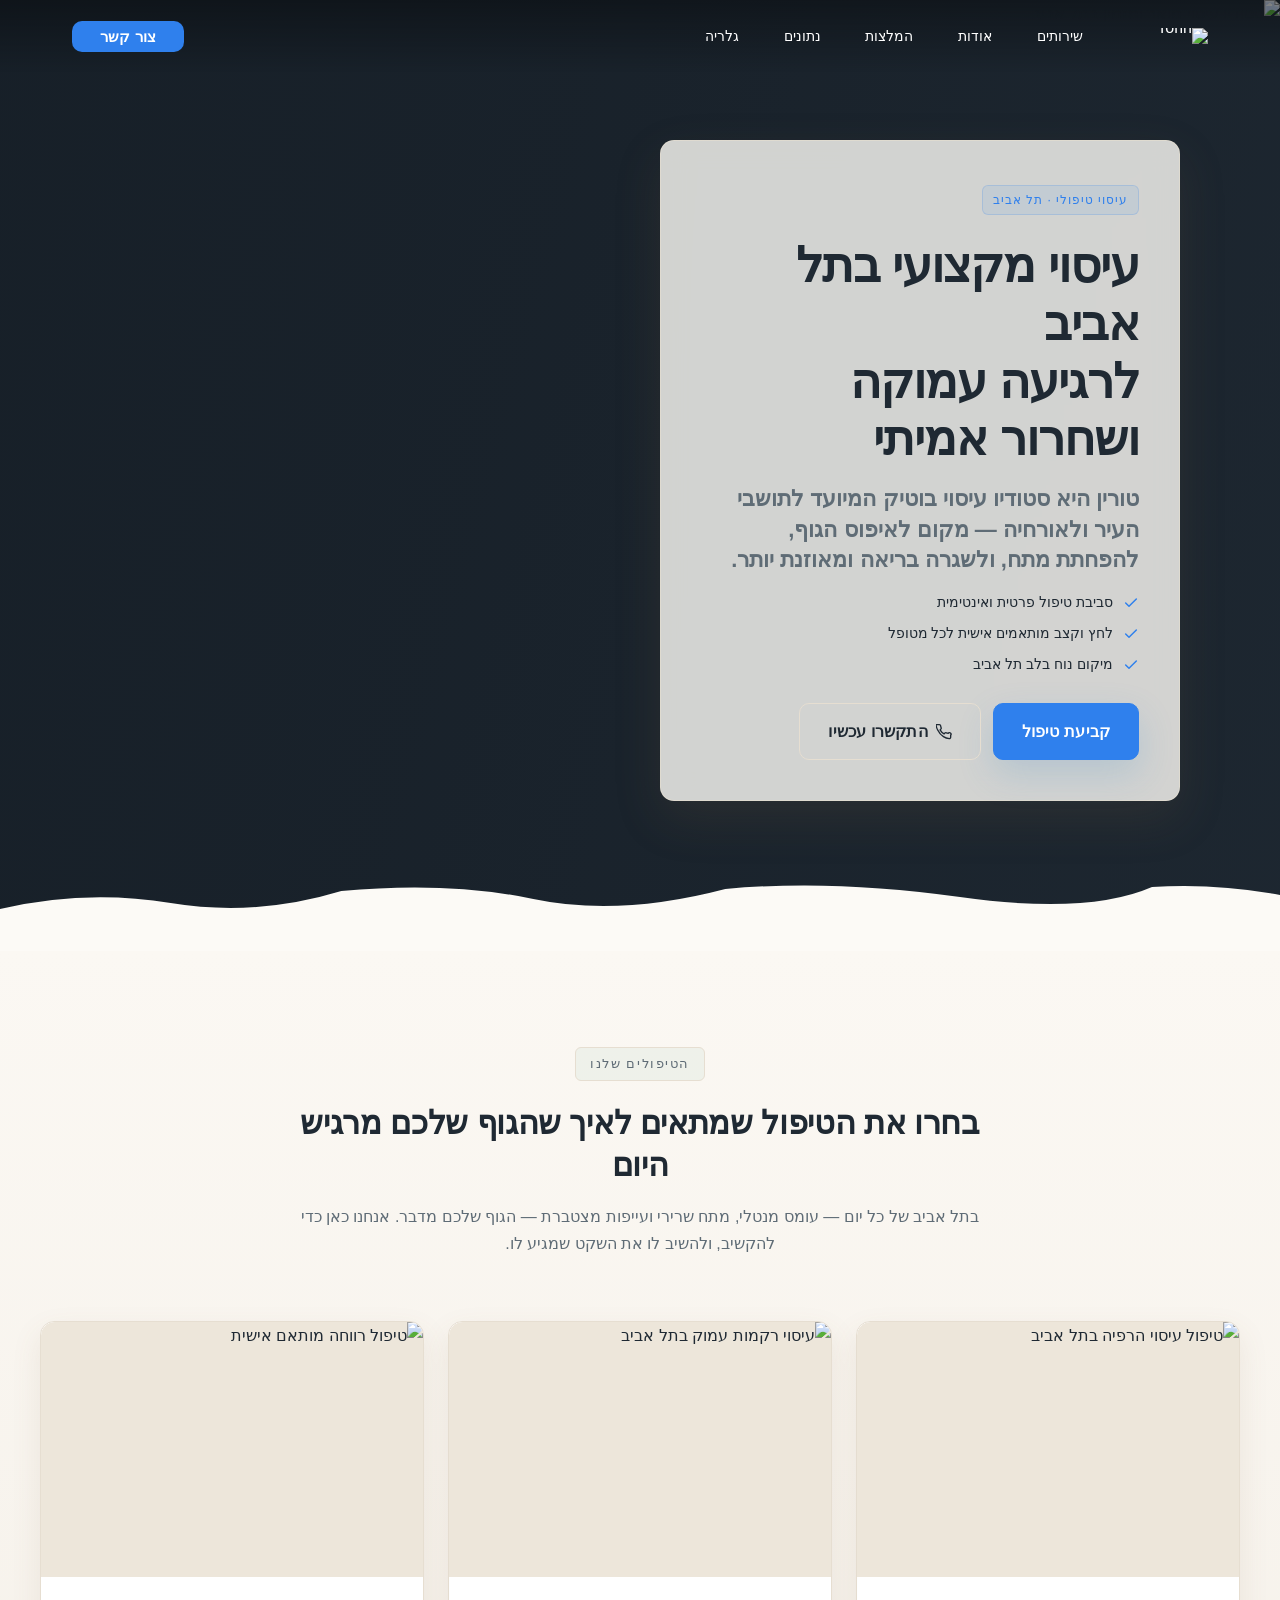
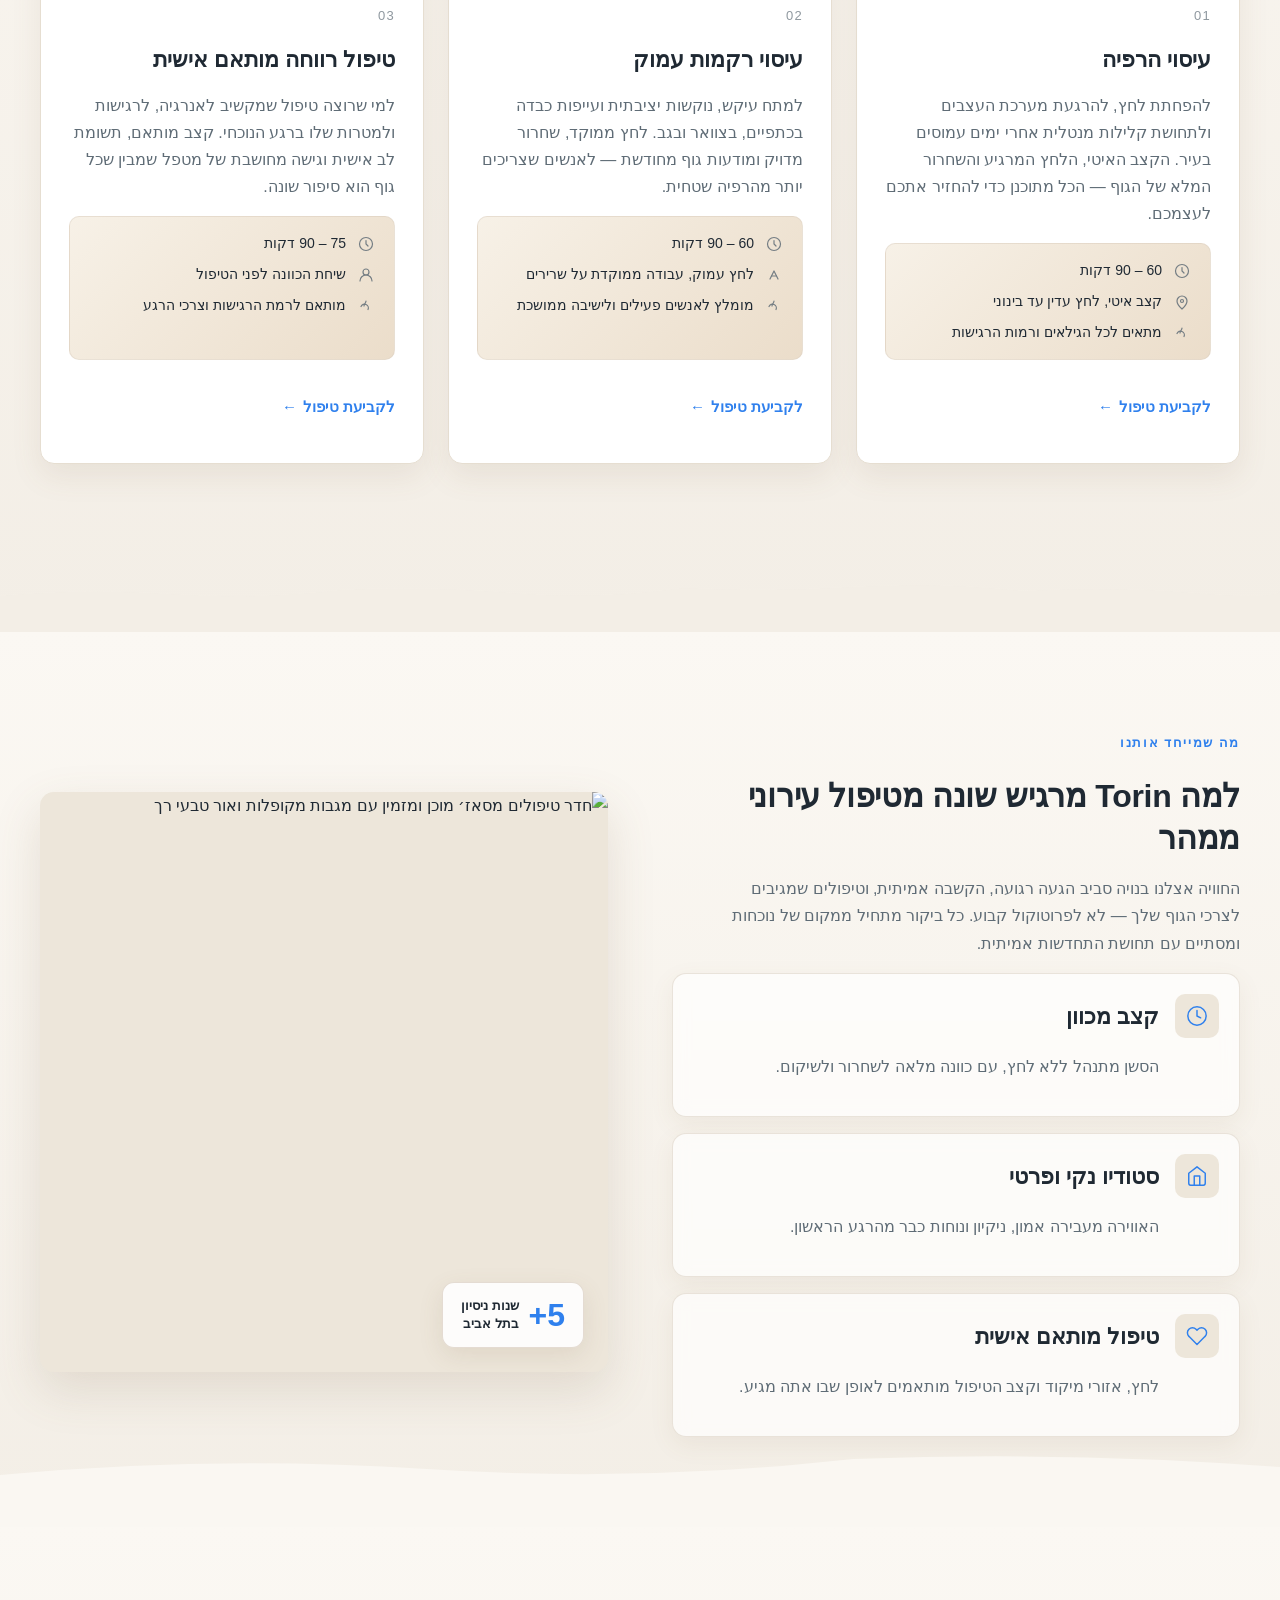
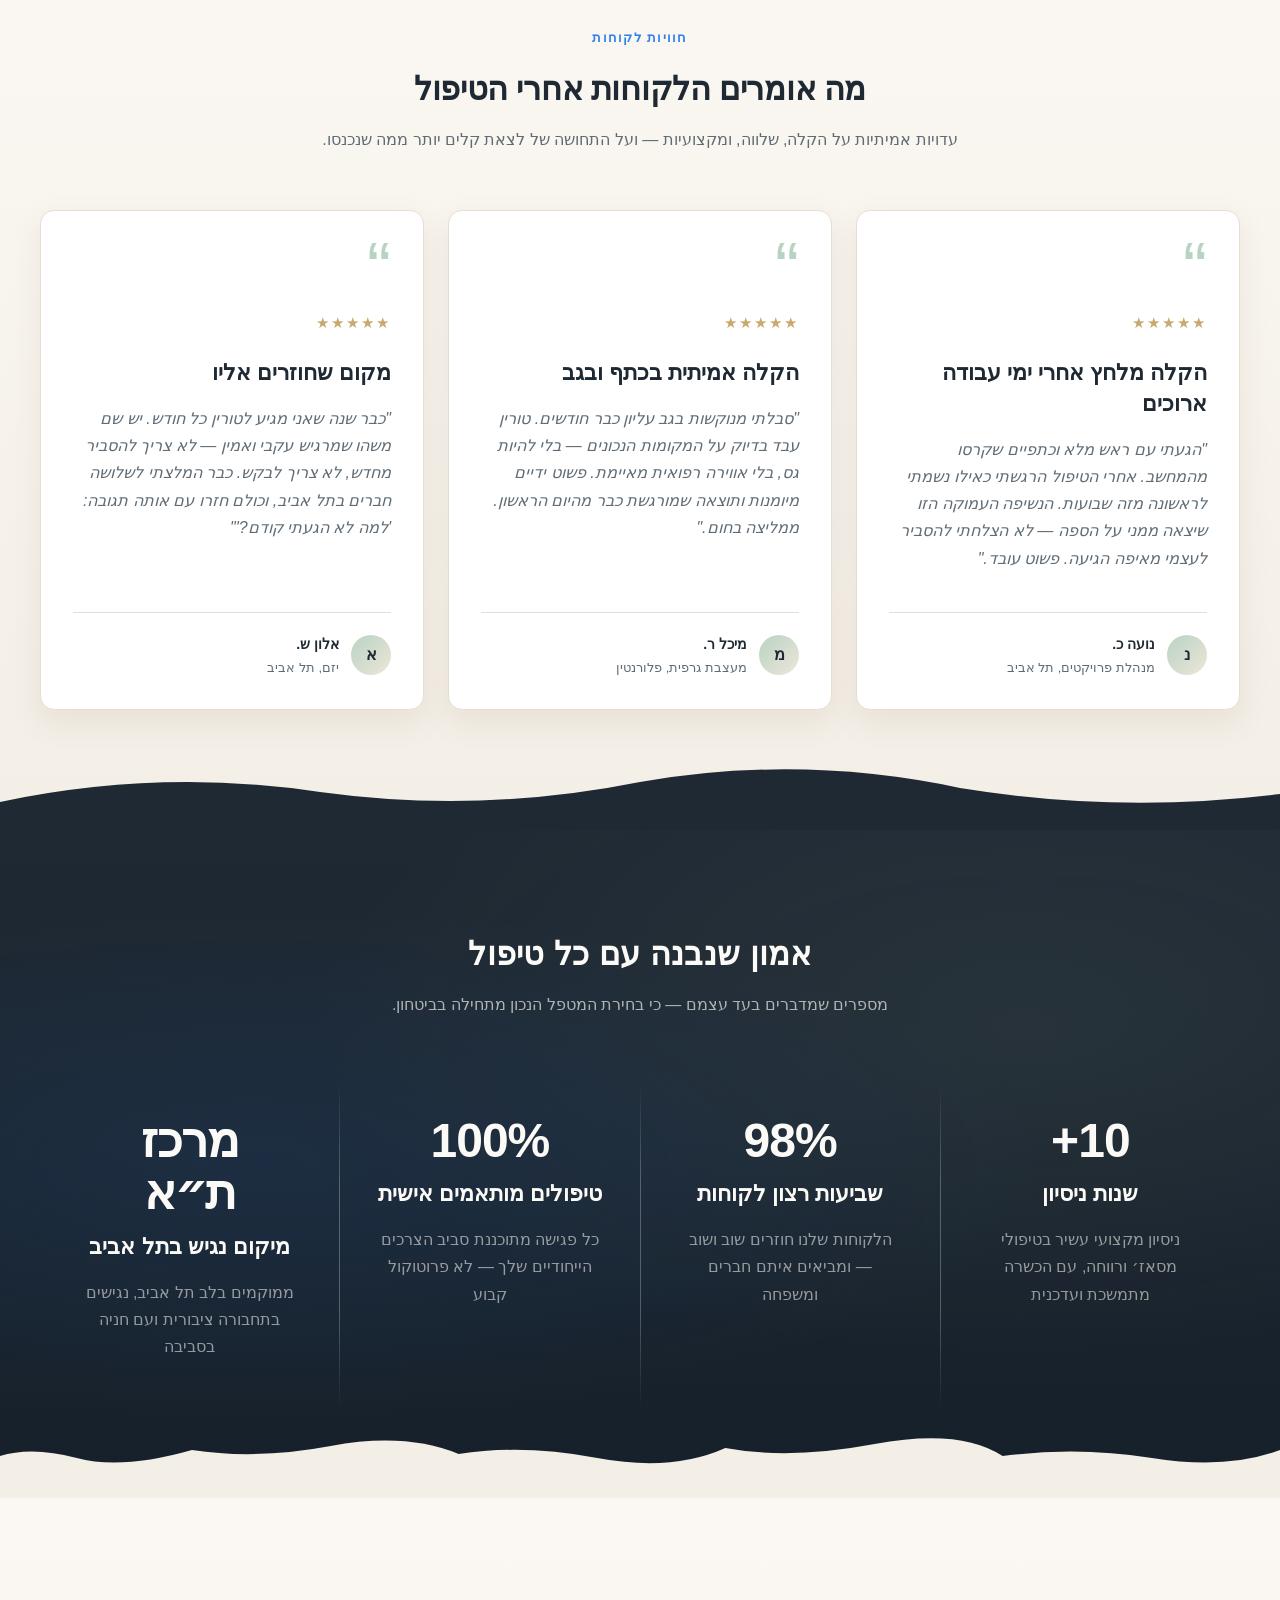
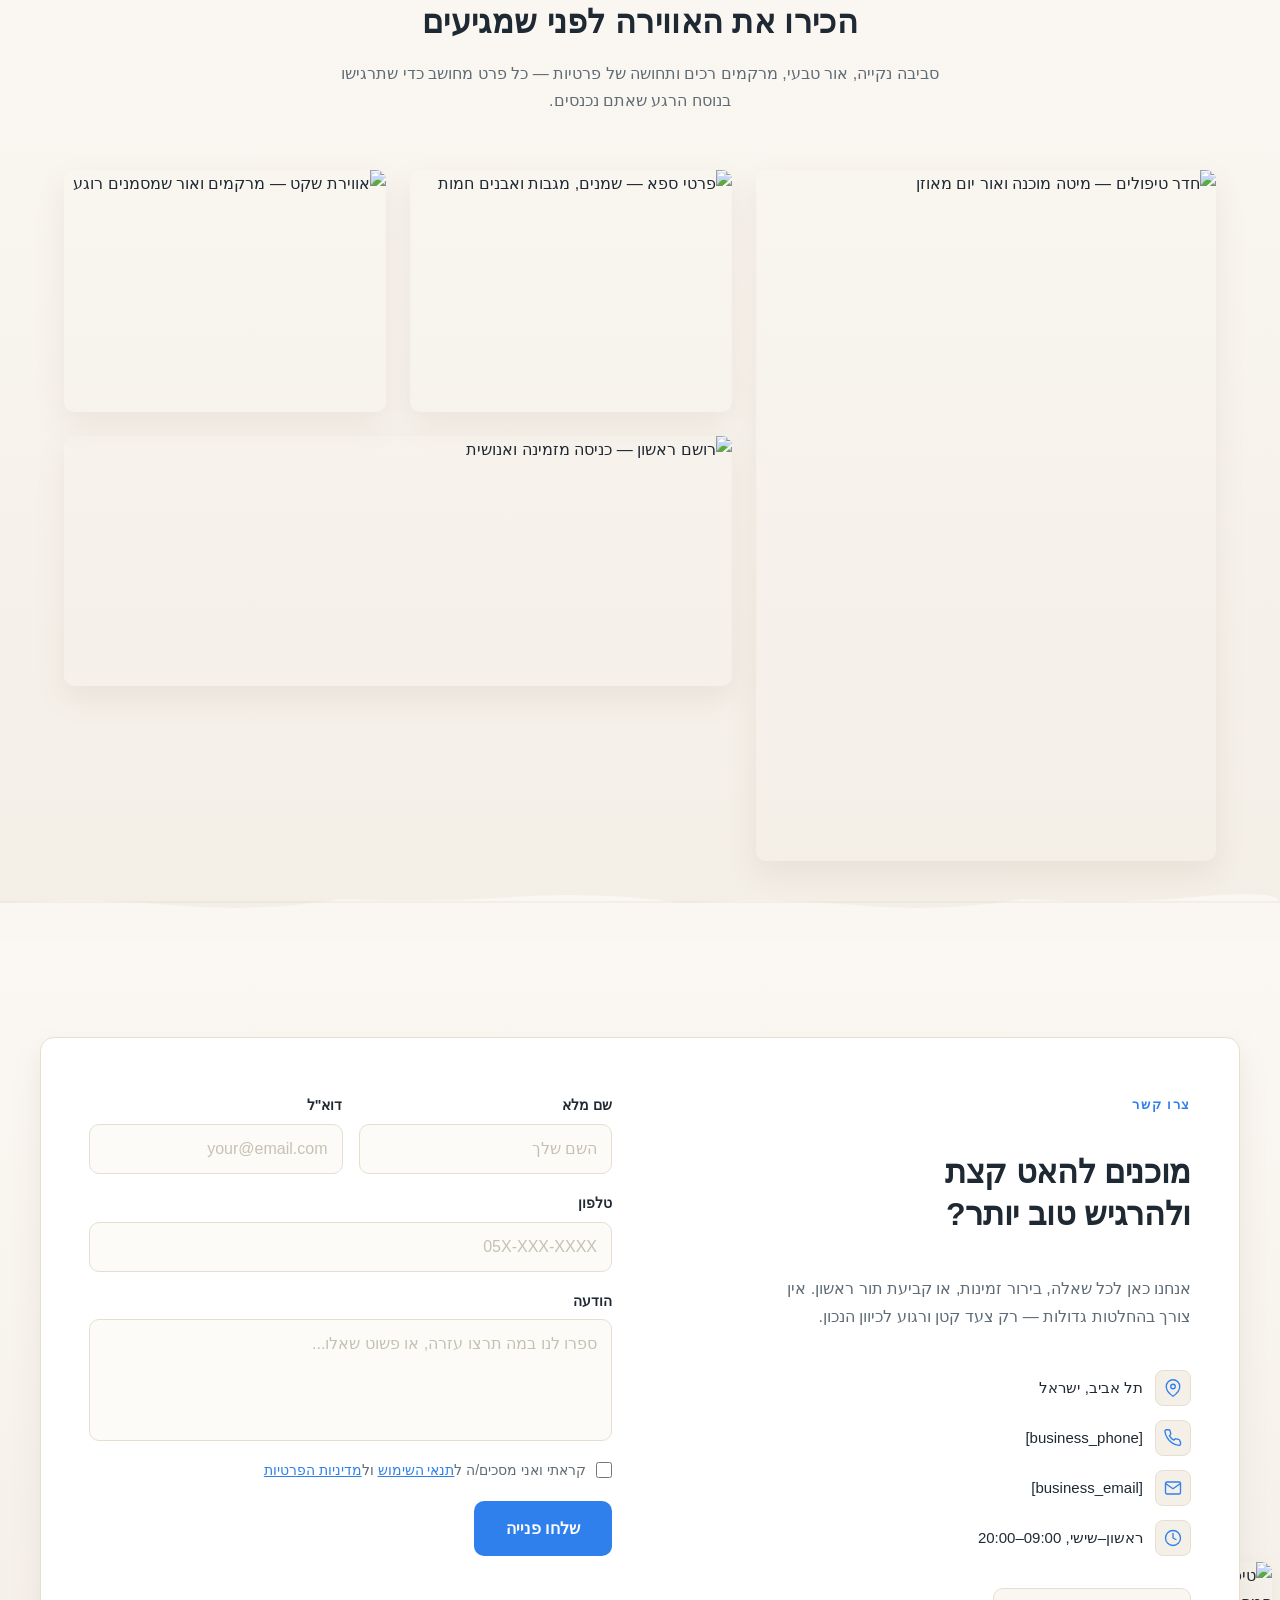
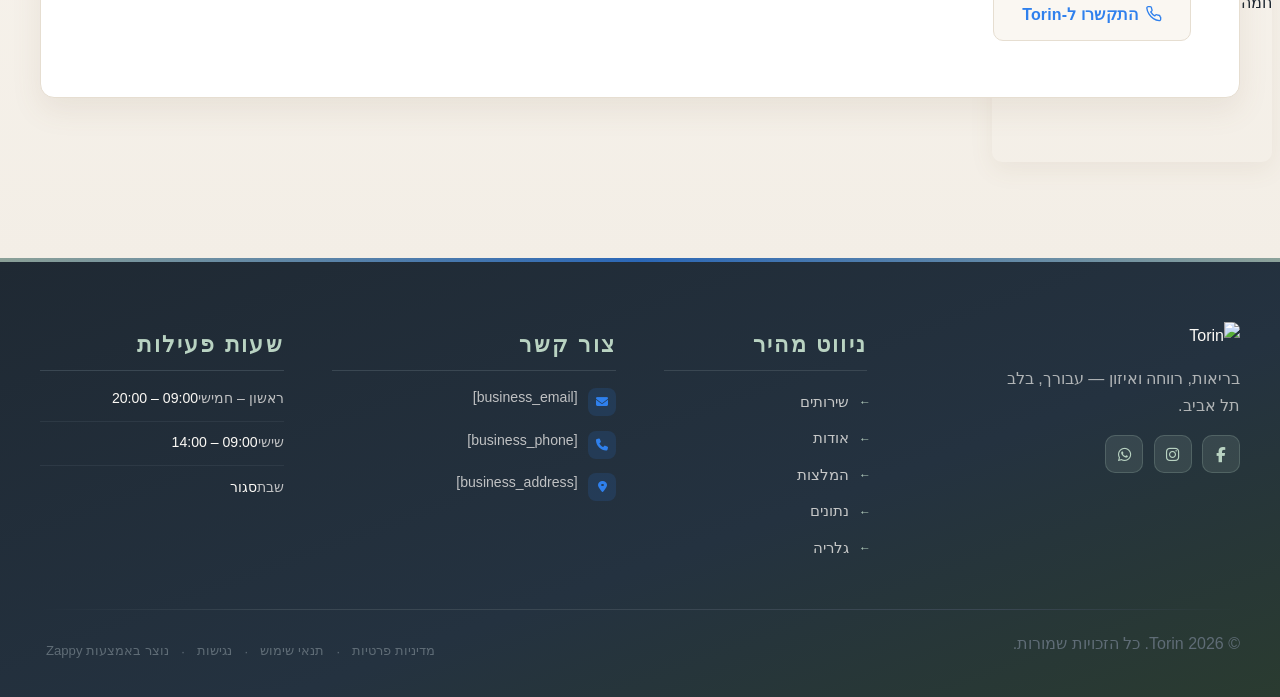
==== index.html @ cf22d3b7 "Background sync: Progressive GitHub Sync" ====
<!DOCTYPE html>
<html lang="he" dir="rtl">
<head>
    <meta charset="UTF-8">
    <meta name="viewport" content="width=device-width, initial-scale=1.0">
    <meta name="robots" content="index, follow">
    <title>torin 3 ton jack — Torin</title>
    <meta name="description" content="A massage therapy business located in Tel Aviv, Israel. The business focuses on providing relaxation and wellness treatments to clients in the Tel Aviv area.">
    <meta name="keywords" content="torin 3 ton jack, torin big red, torin floor jack, Torin">
    
    <!-- Favicons -->
    <link rel="icon" type="image/x-icon" href="/assets/favicon.ico">
    <link rel="icon" type="image/png" sizes="16x16" href="/assets/favicon-16x16.png">
    <link rel="icon" type="image/png" sizes="32x32" href="/assets/favicon-32x32.png">
    <link rel="icon" type="image/png" sizes="48x48" href="/assets/favicon-48x48.png">
    <link rel="icon" type="image/png" sizes="192x192" href="/assets/favicon-192x192.png">
    <link rel="icon" type="image/png" sizes="512x512" href="/assets/favicon-512x512.png">
    <link rel="apple-touch-icon" href="/assets/apple-touch-icon.png">
    <!-- Zappy Analytics -->
<script>
(function() {
  'use strict';
  
  // Configuration
  var config = {
    websiteId: '3fd31500-260c-4b6d-8a91-8781be14b30f',
    apiUrl: 'https://api.zappy5.com/api/analytics/track',
    sessionDuration: 30 * 60 * 1000, // 30 minutes
    visitorDuration: 30 * 24 * 60 * 60 * 1000, // 30 days
    trackPageViews: true,
    trackClicks: true,
    trackFormSubmissions: true
  };
  
  // Generate or retrieve persistent visitor ID (30 days)
  function getVisitorId() {
    var visitorKey = 'zappy_visitor_' + config.websiteId;
    var visitor = null;
    
    try {
      visitor = localStorage.getItem(visitorKey);
      if (visitor) {
        var visitorData = JSON.parse(visitor);
        var now = Date.now();
        
        // Check if visitor ID is still valid (30 days)
        if (now - visitorData.created < config.visitorDuration) {
          // Update last seen timestamp
          visitorData.lastSeen = now;
          localStorage.setItem(visitorKey, JSON.stringify(visitorData));
          return visitorData.id;
        }
      }
    } catch (e) {
      console.warn('Zappy Analytics: LocalStorage not available');
    }
    
    // Generate new visitor ID
    var newVisitorId = 'zv_' + Date.now() + '_' + Math.random().toString(36).substr(2, 9);
    
    try {
      localStorage.setItem(visitorKey, JSON.stringify({
        id: newVisitorId,
        created: Date.now(),
        lastSeen: Date.now()
      }));
    } catch (e) {
      // Continue without local storage
    }
    
    return newVisitorId;
  }
  
  // Generate or retrieve session ID (30 minutes)
  function getSessionId() {
    var sessionKey = 'zappy_session_' + config.websiteId;
    var session = null;
    
    try {
      session = sessionStorage.getItem(sessionKey);
      if (session) {
        var sessionData = JSON.parse(session);
        var now = Date.now();
        
        // Check if session is still valid
        if (now - sessionData.timestamp < config.sessionDuration) {
          // Update timestamp
          sessionData.timestamp = now;
          sessionStorage.setItem(sessionKey, JSON.stringify(sessionData));
          return sessionData.id;
        }
      }
    } catch (e) {
      console.warn('Zappy Analytics: SessionStorage not available');
    }
    
    // Generate new session ID
    var newSessionId = 'zs_' + Date.now() + '_' + Math.random().toString(36).substr(2, 9);
    
    try {
      sessionStorage.setItem(sessionKey, JSON.stringify({
        id: newSessionId,
        timestamp: Date.now()
      }));
    } catch (e) {
      // Continue without session storage
    }
    
    return newSessionId;
  }
  
  var visitorId = getVisitorId();
  var sessionId = getSessionId();
  
  // Track an event
  function trackEvent(eventType, data) {
    data = data || {};
    
    var eventData = {
      website_id: config.websiteId,
      event_type: eventType,
      page_path: window.location.pathname,
      referrer: document.referrer || 'direct',
      visitor_id: visitorId,
      session_id: sessionId,
      metadata: data
    };
    
    // Use sendBeacon if available (better for page unload events)
    if (navigator.sendBeacon) {
      var blob = new Blob([JSON.stringify(eventData)], { type: 'application/json' });
      navigator.sendBeacon(config.apiUrl, blob);
    } else {
      // Fallback to fetch
      fetch(config.apiUrl, {
        method: 'POST',
        headers: {
          'Content-Type': 'application/json'
        },
        body: JSON.stringify(eventData),
        keepalive: true
      }).catch(function(error) {
        console.warn('Zappy Analytics: Failed to track event', error);
      });
    }
  }
  
  // Track page view
  if (config.trackPageViews) {
    trackEvent('pageview', {
      title: document.title,
      url: window.location.href
    });
  }
  
  // Track clicks on important elements
  if (config.trackClicks) {
    document.addEventListener('click', function(e) {
      var target = e.target;
      
      // Track button clicks (counted as actions)
      if (target.tagName === 'BUTTON' || target.closest('button')) {
        var button = target.tagName === 'BUTTON' ? target : target.closest('button');
        trackEvent('click', {
          element: 'button',
          text: button.textContent.trim().substring(0, 100),
          id: button.id || null,
          class: button.className || null
        });
      }
      
      // Track link clicks (navigation - not counted as actions)
      else if (target.tagName === 'A' || target.closest('a')) {
        var link = target.tagName === 'A' ? target : target.closest('a');
        trackEvent('navigation', {
          element: 'link',
          text: link.textContent.trim().substring(0, 100),
          href: link.href,
          external: link.hostname !== window.location.hostname
        });
      }
    }, true);
  }
  
  // Track form submissions
  if (config.trackFormSubmissions) {
    document.addEventListener('submit', function(e) {
      var form = e.target;
      
      trackEvent('form_submit', {
        form_id: form.id || null,
        form_name: form.name || null,
        form_action: form.action || null,
        form_method: form.method || 'GET'
      });
    }, true);
  }
  
  // Track time on page (send on page unload)
  var pageLoadTime = Date.now();
  
  window.addEventListener('beforeunload', function() {
    var timeOnPage = Math.floor((Date.now() - pageLoadTime) / 1000); // in seconds
    
    trackEvent('page_unload', {
      time_on_page: timeOnPage,
      page_path: window.location.pathname
    });
  });
  
  // Expose tracking function globally for custom events
  window.zappyAnalytics = {
    track: trackEvent,
    getVisitorId: function() { return visitorId; },
    getSessionId: function() { return sessionId; }
  };
  
})();
</script>
<!-- End Zappy Analytics -->
    <meta property="og:title" content="torin 3 ton jack — Torin">
  <meta property="og:description" content="A massage therapy business located in Tel Aviv, Israel. The business focuses on providing relaxation and wellness treatments to clients in the Tel Aviv area.">
  <meta property="og:type" content="website">
  <meta property="og:locale" content="he_IL">
  
  <meta name="twitter:card" content="summary_large_image">
  <meta name="twitter:title" content="torin 3 ton jack — Torin">
  <meta name="twitter:description" content="A massage therapy business located in Tel Aviv, Israel. The business focuses on providing relaxation and wellness treatments to clients in the Tel Aviv area.">
  
  <link rel="stylesheet" href="https://cdnjs.cloudflare.com/ajax/libs/font-awesome/6.4.0/css/all.min.css">

    <!-- Favicons -->
    <link rel="icon" type="image/x-icon" href="/assets/favicon.ico">
    <link rel="icon" type="image/png" sizes="16x16" href="/assets/favicon-16x16.png">
    <link rel="icon" type="image/png" sizes="32x32" href="/assets/favicon-32x32.png">
    <link rel="icon" type="image/png" sizes="48x48" href="/assets/favicon-48x48.png">
    <link rel="icon" type="image/png" sizes="192x192" href="/assets/favicon-192x192.png">
    <link rel="icon" type="image/png" sizes="512x512" href="/assets/favicon-512x512.png">
    <link rel="apple-touch-icon" href="/assets/apple-touch-icon.png">
    <!-- Cookie Consent -->
    <link rel="stylesheet" href="https://cdn.jsdelivr.net/npm/vanilla-cookieconsent@3/dist/cookieconsent.css">
    <script src="https://cdn.jsdelivr.net/npm/vanilla-cookieconsent@3/dist/cookieconsent.umd.js"></script>
    <!-- Mickidum Accessibility Toolbar -->
    <script src="https://cdn.jsdelivr.net/gh/mickidum/acc_toolbar/acctoolbar/acctoolbar.min.js"></script>
    <link rel="stylesheet" href="/styles.css">

    <style id="zappy-dropdown-submenu-styles">
      /* ========== DESKTOP DROPDOWN SUBMENU STYLES ========== */
      /* Base styles for dropdown submenus - parent must be positioned */
      .nav-menu li:has(.sub-menu), nav li:has(.sub-menu), .navbar li:has(.sub-menu), #navMenu li:has(.sub-menu) { position: relative; }
      /* Submenu base - hidden by default */
      .nav-menu .sub-menu, nav .sub-menu, .navbar .sub-menu, #navMenu .sub-menu { display: block !important; position: absolute !important; top: 100%; left: 0; min-width: 220px; background: white; border-radius: 8px; box-shadow: 0 8px 25px rgba(0,0,0,0.15); padding: 8px 0; opacity: 0; visibility: hidden; transform: translateY(10px); transition: all 0.3s ease; z-index: 1000; list-style: none; pointer-events: none; }
      /* CRITICAL: Desktop hover styles to show dropdown */
      .nav-menu li:hover > .sub-menu, nav li:hover > .sub-menu, .navbar li:hover > .sub-menu, #navMenu li:hover > .sub-menu { opacity: 1 !important; visibility: visible !important; transform: translateY(0) !important; pointer-events: auto !important; }
      /* Submenu item styling */
      .sub-menu li { list-style: none; margin: 0; padding: 0; }
      .sub-menu a { display: block !important; padding: 10px 16px !important; color: var(--text-dark, #333) !important; font-weight: 500; text-decoration: none; white-space: nowrap; transition: background-color 0.2s; }
      .sub-menu a:hover { background-color: #f5f5f5; }
      /* RTL (Hebrew/Arabic) dropdown positioning */
      [dir="rtl"] .nav-menu .sub-menu, [dir="rtl"] nav .sub-menu, [dir="rtl"] .navbar .sub-menu, html[lang="he"] .nav-menu .sub-menu, html[lang="he"] nav .sub-menu, html[lang="he"] .navbar .sub-menu, html[lang="ar"] .nav-menu .sub-menu, html[lang="ar"] nav .sub-menu, html[lang="ar"] .navbar .sub-menu { left: auto !important; right: 0 !important; }
      /* Hide empty dropdown menus */
      .sub-menu:empty, .sub-menu:not(:has(li:not(.zappy-hidden-menu-item))), .sub-menu:not(:has(li)) { display: none !important; opacity: 0 !important; visibility: hidden !important; pointer-events: none !important; }
      /* Desktop: show submenu on Menu Group hover */
      li:has(.menu-group-title):hover > .sub-menu { opacity: 1 !important; visibility: visible !important; transform: translateY(0) !important; pointer-events: auto !important; }
      /* Menu Group title styling */
      .nav-menu > li > .menu-group-title, #navMenu > li > .menu-group-title { display: inline-block; padding: 0.5rem 1rem; cursor: default; user-select: none; }
      
      /* ========== MOBILE SUBMENU STYLES ========== */
      @media (max-width: 768px) {
        .nav-menu .sub-menu, nav .sub-menu, .navbar .sub-menu, #navMenu .sub-menu { position: static !important; transform: none !important; box-shadow: none !important; background: transparent !important; max-height: 0; overflow: hidden; opacity: 0; visibility: hidden; transition: max-height 0.3s ease, opacity 0.3s ease; padding: 0 !important; border-radius: 0 !important; }
        .sub-menu.mobile-expanded { max-height: 500px !important; opacity: 1 !important; visibility: visible !important; padding: 8px 0 8px 16px !important; }
        [dir="rtl"] .sub-menu.mobile-expanded, html[lang="he"] .sub-menu.mobile-expanded { padding: 8px 16px 8px 0 !important; }
        /* Disable hover behavior on mobile */
        .nav-menu li:hover > .sub-menu, nav li:hover > .sub-menu, .navbar li:hover > .sub-menu, #navMenu li:hover > .sub-menu { opacity: 0; visibility: hidden; pointer-events: none; }
        .nav-menu li > .sub-menu.mobile-expanded, nav li > .sub-menu.mobile-expanded, .navbar li > .sub-menu.mobile-expanded, #navMenu li > .sub-menu.mobile-expanded { opacity: 1 !important; visibility: visible !important; pointer-events: auto !important; }
        .nav-menu li:has(.sub-menu), nav li:has(.sub-menu), .navbar li:has(.sub-menu), #navMenu li:has(.sub-menu) { display: flex !important; flex-wrap: wrap !important; align-items: center !important; position: relative !important; min-height: 44px !important; }
        .nav-menu li:has(.sub-menu) > a, nav li:has(.sub-menu) > a, .navbar li:has(.sub-menu) > a, #navMenu li:has(.sub-menu) > a { flex: 1 !important; min-width: 0 !important; }
        .nav-menu li:has(.sub-menu) > .menu-group-title, nav li:has(.sub-menu) > .menu-group-title, .navbar li:has(.sub-menu) > .menu-group-title, #navMenu li:has(.sub-menu) > .menu-group-title { flex: 1 !important; min-width: 0 !important; padding: 0 !important; line-height: inherit !important; }
        .nav-menu li:has(.sub-menu) > .sub-menu, nav li:has(.sub-menu) > .sub-menu, .navbar li:has(.sub-menu) > .sub-menu, #navMenu li:has(.sub-menu) > .sub-menu { flex-basis: 100% !important; width: 100% !important; }
        .nav-menu li:has(.sub-menu) > a [class*="chevron"], .nav-menu li:has(.sub-menu) > a [class*="arrow"], .nav-menu li:has(.sub-menu) > a .fa-chevron-down, .nav-menu li:has(.sub-menu) > a .fa-angle-down, nav li:has(.sub-menu) > a [class*="chevron"], nav li:has(.sub-menu) > a [class*="arrow"], #navMenu li:has(.sub-menu) > a [class*="chevron"], #navMenu li:has(.sub-menu) > a [class*="arrow"] { display: none !important; visibility: hidden !important; }
        .mobile-submenu-toggle { display: flex !important; align-items: center !important; justify-content: center !important; width: 44px !important; height: auto !important; background: transparent !important; border: none !important; cursor: pointer !important; color: var(--text-dark) !important; position: static !important; flex-shrink: 0 !important; align-self: stretch !important; z-index: 2 !important; padding: 0 !important; margin: 0 !important; }
        .mobile-submenu-toggle::after { content: '' !important; width: 0 !important; height: 0 !important; border-left: 6px solid transparent !important; border-right: 6px solid transparent !important; border-top: 7px solid currentColor !important; transition: transform 0.3s ease !important; }
        .mobile-submenu-toggle.expanded::after { transform: rotate(180deg) !important; }
        .sub-menu a { padding: 10px 0 !important; display: block !important; color: var(--text-dark) !important; }
        .navbar .sub-menu li a, nav.navbar .sub-menu li a, .zappy-products-dropdown .sub-menu a { color: var(--text-dark) !important; }
      }
      @media (min-width: 769px) { .mobile-submenu-toggle { display: none !important; } }
    </style>

    <style id="mobile-lang-menu-deployed-css">
    @media (max-width: 768px) {
      .lang-switcher,
      .nav-cta-container .lang-switcher,
      .nav-container .lang-switcher,
      .navbar .lang-switcher,
      .navbar .nav-cta-container .lang-switcher,
      .nav-icons-left .lang-switcher,
      .nav-ecommerce-icons .lang-switcher { display: none !important; }
      .mobile-lang-menu { width: 100%; border-top: 1px solid rgba(128,128,128,0.2); padding: 8px 0 0 0; margin-top: 8px; }
      .mobile-lang-toggle { display: flex !important; align-items: center; justify-content: space-between; width: 100%; padding: 12px 16px; background: none; border: none; cursor: pointer; font-size: 15px; color: inherit; font-family: inherit; }
      .mobile-lang-toggle::after { content: ''; display: inline-block; width: 8px; height: 8px; border-right: 2px solid currentColor; border-bottom: 2px solid currentColor; transform: rotate(45deg); transition: transform 0.3s ease; margin-left: 8px; }
      .mobile-lang-toggle.expanded::after { transform: rotate(-135deg); }
      .mobile-lang-options { max-height: 0; overflow: hidden; transition: max-height 0.3s ease; }
      .mobile-lang-options.expanded { max-height: 300px; }
      .mobile-lang-option { display: flex !important; align-items: center; gap: 10px; padding: 10px 24px; text-decoration: none; color: inherit; font-size: 14px; font-family: inherit; }
      .mobile-lang-option:hover { background: rgba(128,128,128,0.1); }
      .mobile-lang-option.active { font-weight: 600; opacity: 0.7; pointer-events: none; }
      .mobile-lang-option img { width: 20px; height: 20px; border-radius: 50%; }
    }
    @media (min-width: 769px) {
      .mobile-lang-menu { display: none !important; }
    }
    </style>

    <style id="zappy-widget-visibility">
      #mic-access-tool-general-button, .mic-access-tool-general-button,
      #mic-init-access-tool .mic-access-tool-general-button, #mic-init-access-tool #mic-access-tool-general-button,
      ._access-icon, #mic-access-tool-box, .mic-access-tool-box,
      #mic-init-access-tool #mic-access-tool-box, div[id*="mic-access-tool-box"], ._access-menu {
        display: none !important; visibility: hidden !important; opacity: 0 !important; pointer-events: none !important;
      }
    </style>
</head>
<body>

  <nav class="navbar" dir="rtl">
  <button class="mobile-toggle" id="mobileToggle" aria-label="Menu">
    <svg class="hamburger-icon" width="24" height="24" viewBox="0 0 24 24" fill="none">
      <path d="M3 12h18M3 6h18M3 18h18" stroke="currentColor" stroke-width="2" stroke-linecap="round"></path>
    </svg>
    <svg class="close-icon" width="24" height="24" viewBox="0 0 24 24" fill="none" style="display: none;">
      <path d="M18 6L6 18M6 6l12 12" stroke="currentColor" stroke-width="2" stroke-linecap="round"></path>
    </svg>
  </button>

  <button class="phone-header-btn" data-phone="[business_phone]" aria-label="Call">
    <svg width="20" height="20" viewBox="0 0 24 24" fill="currentColor">
      <path d="M22 16.92v3a2 2 0 0 1-2.18 2 19.79 19.79 0 0 1-8.63-3.07 19.5 19.5 0 0 1-6-6 19.79 19.79 0 0 1-3.07-8.67A2 2 0 0 1 4.11 2h3a2 2 0 0 1 2 1.72 12.84 12.84 0 0 0 .7 2.81 2 2 0 0 1-.45 2.11L8.09 9.91a16 16 0 0 0 6 6l1.27-1.27a2 2 0 0 1 2.11-.45 12.84 12.84 0 0 0 2.81.7A2 2 0 0 1 22 16.92z"></path>
    </svg>
  </button>

  <div class="nav-container">
    <div class="nav-right-group"><div class="nav-brand">
      <a href="/" class="logo-link">
        <img src="/assets/business-logo.webp" alt="Torin" class="logo">
      </a>
    </div><ul class="nav-menu" id="navMenu"><li><a href="#services">שירותים</a></li><li><a href="#about">אודות</a></li><li><a href="#testimonials">המלצות</a></li><li><a href="#stats">נתונים</a></li><li><a href="#gallery">גלריה</a></li></ul></div>

    

    <div class="nav-cta-container">
      <a href="#contact" class="nav-cta-btn">צור קשר</a>
    </div>
  </div>
</nav>
<script>

// Navbar Mobile Menu Toggle and Contrast Fix
(function() {
  // Use 'load' event instead of 'DOMContentLoaded' to ensure we run AFTER all other scripts
  window.addEventListener('load', function() {
    
    // FIX MOBILE BUTTON CONTRAST
    // Detect navbar background color and apply contrasting color to mobile buttons
    const navbar = document.querySelector('.navbar, nav, header');
    if (!navbar) {
      console.log('[Navbar] Navbar element not found');
      return;
    }
    
    // DECLARE VARIABLES EARLY to avoid Temporal Dead Zone errors
    // These are used in multiple places below
    let mobileToggle = document.getElementById('mobileToggle') ||
                       document.querySelector('.mobile-toggle') ||
                       document.querySelector('.hamburger') ||
                       document.querySelector('.hamburger-menu') ||
                       document.querySelector('.menu-toggle') ||
                       document.querySelector('.burger-menu') ||
                       document.querySelector('[aria-label="Menu"]') ||
                       document.querySelector('[aria-label="תפריט"]');
    
    const phoneBtn = document.querySelector('.phone-header-btn');
    
    const computedStyle = window.getComputedStyle(navbar);
    let bgColor = computedStyle.backgroundColor;
    
    console.log('[Navbar] Initial navbar background:', bgColor);
    
    // Check if background is transparent or rgba with 0 alpha
    const isTransparent = bgColor === 'transparent' || 
                         bgColor === 'rgba(0, 0, 0, 0)' ||
                         (bgColor.startsWith('rgba') && bgColor.includes(', 0)'));
    
    if (isTransparent) {
      // Check for background-image or gradient
      const bgImage = computedStyle.backgroundImage;
      if (bgImage && bgImage !== 'none') {
        console.log('[Navbar] Navbar has background image/gradient, using dark text');
        bgColor = 'rgb(240, 240, 240)'; // Assume light background
      } else {
        // Transparent navbar - check body background
        const bodyBg = window.getComputedStyle(document.body).backgroundColor;
        console.log('[Navbar] Navbar transparent, using body background:', bodyBg);
        bgColor = bodyBg;
      }
    }
    
    // Calculate luminance to determine if background is light or dark
    const rgb = bgColor.match(/\d+/g);
    if (rgb && rgb.length >= 3) {
      const r = parseInt(rgb[0]);
      const g = parseInt(rgb[1]);
      const b = parseInt(rgb[2]);
      const luminance = (0.299 * r + 0.587 * g + 0.114 * b) / 255;
      
      // Mobile button colors are set by Claude's AI-generated CSS (same as .nav-menu a)
      // No dynamic color overrides needed - colors come from the generated navbar CSS
      console.log('[Navbar] Mobile button colors preserved from Claude CSS (luminance:', luminance.toFixed(2) + ')');
      
      // FIX ICON SIZES - Ensure SVGs are properly sized and visible
      // INJECT CRITICAL CSS TO OVERRIDE ANY CONFLICTING RULES
      const criticalCSS = document.createElement('style');
      criticalCSS.id = 'zappy-mobile-nav-fix';
      const htmlLang = document.documentElement.lang || 'en';
      const htmlDir = document.documentElement.dir || 'ltr';
      // Check both dir attribute AND lang for RTL detection
      // dir="rtl" is the most reliable indicator
      const isRTL = htmlDir === 'rtl' || htmlLang === 'he' || htmlLang === 'ar';
      
      criticalCSS.textContent = `
        /* Hide mobile buttons on desktop, show only on mobile */
        @media (min-width: 769px) {
          .mobile-toggle,
          .phone-header-btn {
            display: none !important;
          }
        }
        
        /* Show and position mobile buttons correctly on mobile */
        @media (max-width: 768px) {
          .mobile-toggle,
          .phone-header-btn {
            position: absolute !important;
            top: 50% !important;
            transform: translateY(-50%) !important;
            z-index: 1001 !important;
            display: flex !important;
            align-items: center !important;
            justify-content: center !important;
            width: 36px !important;
            height: 36px !important;
            border-radius: 50% !important;
            border: none !important;
            cursor: pointer !important;
            padding: 6px !important;
            background: none !important;
            color: var(--nav-text, var(--text-dark)) !important;
          }
          
          /* LTR positioning (default): hamburger LEFT, phone RIGHT */
          html:not([dir="rtl"]):not([lang="he"]):not([lang="ar"]) .mobile-toggle,
          html[dir="ltr"] .mobile-toggle {
            left: 12px !important;
            right: auto !important;
          }
          html:not([dir="rtl"]):not([lang="he"]):not([lang="ar"]) .phone-header-btn,
          html[dir="ltr"] .phone-header-btn {
            right: 12px !important;
            left: auto !important;
          }
          
          /* RTL positioning: hamburger RIGHT, phone LEFT */
          html[dir="rtl"] .mobile-toggle,
          html[lang="he"] .mobile-toggle,
          html[lang="ar"] .mobile-toggle {
            right: 12px !important;
            left: auto !important;
          }
          html[dir="rtl"] .phone-header-btn,
          html[lang="he"] .phone-header-btn,
          html[lang="ar"] .phone-header-btn {
            left: 12px !important;
            right: auto !important;
          }
          
          /* CRITICAL: Ensure nav-container has min-height on mobile */
          /* All children are positioned absolutely/fixed on mobile, so height:auto collapses to 0 */
          .nav-container {
            min-height: 70px !important;
            position: relative !important;
          }
          
          /* Ensure SVG icons are properly sized and inherit color */
          .mobile-toggle svg,
          .phone-header-btn svg {
            width: 24px !important;
            height: 24px !important;
            /* Don't force display - let JavaScript control hamburger/close toggle */
          }
          
          /* Reset nav-cta-container on mobile - remove desktop box-shadow/padding */
          /* that creates a visible ghost box when CTA button is hidden */
          .nav-cta-container {
            box-shadow: none !important;
            padding: 0 !important;
          }
          
          /* Hide nav-cta-container entirely on mobile when there's no lang-switcher */
          /* (only the CTA button is inside, and it's hidden on mobile) */
          .nav-cta-container:not(:has(.lang-switcher)) {
            display: none !important;
          }
          
          /* CRITICAL: Prevent hero image fade gradient from bleeding over headline text */
          /* The .image-fade-gradient has bottom: -30px (extends below parent) */
          /* On mobile stacked layout, this overlaps the h1 text below the image */
          .hero-image-column {
            overflow: hidden !important;
          }
          .image-fade-gradient {
            bottom: 0 !important;
          }
          
          /* Hide desktop language switcher on mobile - hamburger menu handles it */
          /* High specificity to override stored CSS */
          .lang-switcher,
          .nav-cta-container .lang-switcher,
          .nav-container .lang-switcher,
          .navbar .lang-switcher,
          .navbar .nav-cta-container .lang-switcher {
            display: none !important;
          }
        }
      `;
      
      // Remove existing fix if present and inject new one
      const existing = document.getElementById('zappy-mobile-nav-fix');
      if (existing) existing.remove();
      document.head.appendChild(criticalCSS);
      
      console.log('[Navbar] Critical CSS injected for mobile nav positioning');
      
      // ONLY apply inline positioning styles on mobile viewport
      // On desktop, the CSS handles hiding these buttons with display: none
      // Inline styles were breaking desktop layout by overriding CSS
      const isMobileViewport = window.innerWidth <= 768;
      
      if (mobileToggle) {
        // Icon sizing applies to all viewports for consistency
        const hamburgerIcon = mobileToggle.querySelector('.hamburger-icon');
        const closeIcon = mobileToggle.querySelector('.close-icon');
        
        if (hamburgerIcon) {
          hamburgerIcon.style.setProperty('width', '24px', 'important');
          hamburgerIcon.style.setProperty('height', '24px', 'important');
          hamburgerIcon.style.setProperty('display', 'block', 'important'); // Show hamburger by default
        }
        if (closeIcon) {
          closeIcon.style.setProperty('width', '24px', 'important');
          closeIcon.style.setProperty('height', '24px', 'important');
          closeIcon.style.setProperty('display', 'none', 'important'); // Hide close icon by default
        }
        
        // ONLY set positioning inline styles on mobile
        if (isMobileViewport) {
          mobileToggle.style.setProperty('position', 'absolute', 'important');
          mobileToggle.style.setProperty('top', '50%', 'important');
          mobileToggle.style.setProperty('transform', 'translateY(-50%)', 'important');
          mobileToggle.style.setProperty('z-index', '1001', 'important');
          
          // Clear any inline left/right so CSS can take over based on html[dir]
          mobileToggle.style.removeProperty('left');
          mobileToggle.style.removeProperty('right');
          
          console.log('[Navbar] Mobile toggle positioning applied (mobile viewport)');
        } else {
          // On desktop, clear any positioning styles to let CSS handle it
          mobileToggle.style.removeProperty('position');
          mobileToggle.style.removeProperty('top');
          mobileToggle.style.removeProperty('transform');
          mobileToggle.style.removeProperty('z-index');
          mobileToggle.style.removeProperty('left');
          mobileToggle.style.removeProperty('right');
          console.log('[Navbar] Desktop viewport - cleared mobile toggle inline positioning');
        }
      }
      
      if (phoneBtn) {
        // Icon sizing applies to all viewports
        const phoneIcon = phoneBtn.querySelector('svg');
        if (phoneIcon) {
          phoneIcon.style.width = '24px';
          phoneIcon.style.height = '24px';
          phoneIcon.setAttribute('width', '24');
          phoneIcon.setAttribute('height', '24');
        }
        
        // ONLY set positioning inline styles on mobile
        if (isMobileViewport) {
          phoneBtn.style.setProperty('position', 'absolute', 'important');
          phoneBtn.style.setProperty('top', '50%', 'important');
          phoneBtn.style.setProperty('transform', 'translateY(-50%)', 'important');
          phoneBtn.style.setProperty('z-index', '1001', 'important');
          
          // Clear any inline left/right so CSS can take over based on html[dir]
          phoneBtn.style.removeProperty('left');
          phoneBtn.style.removeProperty('right');
          
          console.log('[Navbar] Phone button positioning applied (mobile viewport)');
        } else {
          // On desktop, clear any positioning styles to let CSS handle it
          phoneBtn.style.removeProperty('position');
          phoneBtn.style.removeProperty('top');
          phoneBtn.style.removeProperty('transform');
          phoneBtn.style.removeProperty('z-index');
          phoneBtn.style.removeProperty('left');
          phoneBtn.style.removeProperty('right');
          console.log('[Navbar] Desktop viewport - cleared phone button inline positioning');
        }
      }
    } else {
      console.log('[Navbar] Could not parse background color:', bgColor);
    }
    
    // MOBILE MENU TOGGLE
    // Re-query in case DOM changed (mobileToggle already declared at top of function)
    mobileToggle = document.getElementById('mobileToggle') ||
                   document.querySelector('.mobile-toggle') ||
                   document.querySelector('.hamburger') ||
                   document.querySelector('.hamburger-menu') ||
                   document.querySelector('.menu-toggle') ||
                   document.querySelector('.burger-menu') ||
                   document.querySelector('[aria-label="Menu"]') ||
                   document.querySelector('[aria-label="תפריט"]');
    
    // EXPANDED SEARCH: Find nav menu by ID or class
    const navMenu = document.getElementById('navMenu') ||
                  document.querySelector('.nav-menu') ||
                  document.querySelector('.nav-links') ||
                  document.querySelector('nav ul:not(.submenu)');
    
    if (!mobileToggle || !navMenu) {
      console.log('[Navbar] Mobile toggle or menu not found:', { toggle: !!mobileToggle, menu: !!navMenu });
      return;
    }
    
    // Ensure navMenu has ID for CSS targeting
    if (!navMenu.id) {
      navMenu.id = 'navMenu';
    }
    
    console.log('[Navbar] Initializing mobile menu...');
    
    // Remove any existing event listeners by cloning the button
    const newToggle = mobileToggle.cloneNode(true);
    mobileToggle.parentNode.replaceChild(newToggle, mobileToggle);
    
    // Toggle menu on button click - use newToggle now
    newToggle.addEventListener('click', function(e) {
      e.preventDefault();
      e.stopPropagation();
      
      const hamburgerIcon = this.querySelector('.hamburger-icon');
      const closeIcon = this.querySelector('.close-icon');
      const isActive = navMenu.classList.contains('active');
      
      if (isActive) {
        // Close menu
        navMenu.classList.remove('active');
        if (hamburgerIcon) hamburgerIcon.style.setProperty('display', 'block', 'important');
        if (closeIcon) closeIcon.style.setProperty('display', 'none', 'important');
        document.body.style.overflow = '';
        console.log('[Navbar] Menu closed');
      } else {
        // Open menu
        navMenu.classList.add('active');
        if (hamburgerIcon) hamburgerIcon.style.setProperty('display', 'none', 'important');
        if (closeIcon) closeIcon.style.setProperty('display', 'block', 'important');
        document.body.style.overflow = 'hidden';
        console.log('[Navbar] Menu opened');
      }
    });
    
    // Close menu when clicking nav links (but NOT dropdown toggles)
    const navLinks = navMenu.querySelectorAll('a');
    navLinks.forEach(function(link) {
      link.addEventListener('click', function() {
        // Don't close if it's a dropdown child (unless it's a real navigation link)
        if (this.getAttribute('href') === '#') return;
        
        const hamburgerIcon = newToggle.querySelector('.hamburger-icon');
        const closeIcon = newToggle.querySelector('.close-icon');
        
        navMenu.classList.remove('active');
        if (hamburgerIcon) hamburgerIcon.style.setProperty('display', 'block', 'important');
        if (closeIcon) closeIcon.style.setProperty('display', 'none', 'important');
        document.body.style.overflow = '';
        console.log('[Navbar] Menu closed (link clicked)');
      });
    });
    
    // DROPDOWN MENU TOGGLE (for mobile and touch devices)
    var dropdownToggles = navMenu.querySelectorAll('.dropdown-toggle');
    dropdownToggles.forEach(function(toggle) {
      toggle.addEventListener('click', function(e) {
        e.preventDefault();
        e.stopPropagation();
        var parent = this.closest('.nav-dropdown');
        if (!parent) return;
        
        // Close other open dropdowns at the same level
        var siblings = parent.parentNode.querySelectorAll('.nav-dropdown.open');
        siblings.forEach(function(sib) {
          if (sib !== parent) sib.classList.remove('open');
        });
        
        parent.classList.toggle('open');
        console.log('[Navbar] Dropdown toggled:', parent.classList.contains('open') ? 'open' : 'closed');
      });
    });
    
    // Close dropdowns when clicking outside
    document.addEventListener('click', function(e) {
      if (!e.target.closest('.nav-dropdown')) {
        var openDropdowns = document.querySelectorAll('.nav-dropdown.open');
        openDropdowns.forEach(function(dd) { dd.classList.remove('open'); });
      }
    });
    
    console.log('[Navbar] Dropdown handlers initialized for ' + dropdownToggles.length + ' dropdowns');
    
    // Phone button functionality (phoneBtn already declared at top of function)
    if (phoneBtn) {
      phoneBtn.addEventListener('click', function() {
        // Get phone number from placeholder in page or use default
        const phoneLinks = document.querySelectorAll('a[href^="tel:"]');
        const phoneNumber = phoneLinks.length > 0 
          ? phoneLinks[0].getAttribute('href').replace('tel:', '')
          : '[business_phone]';
        
        window.location.href = 'tel:' + phoneNumber;
        console.log('[Navbar] Phone button clicked');
      });
    }
    
    console.log('[Navbar] Mobile menu initialized successfully');
    
    // === WHATSAPP BUTTON VISIBILITY FIX ===
    // Ensure WhatsApp floating button is hidden on desktop and visible on mobile
    // IMPORTANT: Only target the floating button by its class, NOT generic wa.me links
    const handleWhatsAppVisibility = function() {
      const whatsappBtn = document.querySelector('.whatsapp-float');
      if (whatsappBtn) {
        const isDesktop = window.innerWidth >= 769;
        if (isDesktop) {
          whatsappBtn.style.setProperty('display', 'none', 'important');
          whatsappBtn.style.setProperty('visibility', 'hidden', 'important');
          whatsappBtn.style.setProperty('opacity', '0', 'important');
          whatsappBtn.style.setProperty('pointer-events', 'none', 'important');
          console.log('[WhatsApp] Button hidden on desktop');
        } else {
          whatsappBtn.style.removeProperty('display');
          whatsappBtn.style.removeProperty('visibility');
          whatsappBtn.style.removeProperty('opacity');
          whatsappBtn.style.removeProperty('pointer-events');
          console.log('[WhatsApp] Button visible on mobile');
        }
      }
    };
    
    // Run on load
    handleWhatsAppVisibility();
    
    // Run on resize with debouncing
    let resizeTimer;
    window.addEventListener('resize', function() {
      clearTimeout(resizeTimer);
      resizeTimer = setTimeout(handleWhatsAppVisibility, 100);
    });
  });
})();

</script>
  
  <main>
    <section id="hero" class="index-hero-section" data-layout-spec="בית-hero" dir="rtl" data-hero-type="fullscreen-scrim">
  <!-- Background Image -->
  <div class="index-hero-bg">
    <img data-hero-bg="true" data-placeholder="index-hero-image-1" data-context="Sunlit boutique massage therapy studio interior in Tel Aviv, Israel. Bright Mediterranean daylight streaming through sheer linen curtains, a professional massage table with crisp white linens, soft olive and sage green accents, warm wooden floor, potted plants, a serene and clean wellness atmosphere. Photorealistic, warm natural light, airy and calming mood." width="1200" height="700" src="/assets/site-index-hero-image-1.webp" alt="סטודיו עיסוי מואר ומזמין בתל אביב" class="index-hero-img">
  </div>

  <!-- Scrim Overlay -->
  <div class="index-hero-scrim" aria-hidden="true"></div>

  <!-- Content Card -->
  <div class="index-hero-container">
    <article class="index-hero-card">
      <span class="index-hero-label">עיסוי טיפולי · תל אביב</span>

      <h1 class="index-hero-h1">עיסוי מקצועי בתל אביב<br>לרגיעה עמוקה ושחרור אמיתי</h1>

      <h3 class="index-hero-subtitle">טורין היא סטודיו עיסוי בוטיק המיועד לתושבי העיר ולאורחיה — מקום לאיפוס הגוף, להפחתת מתח, ולשגרה בריאה ומאוזנת יותר.</h3>

      <!-- Trust Line -->
      <ul class="index-hero-trust" aria-label="יתרונות הטיפול">
        <li class="index-hero-trust-item">
          <svg data-element-type="icon" data-icon-type="svg" xmlns="http://www.w3.org/2000/svg" width="16" height="16" viewBox="0 0 24 24" fill="none" stroke="currentColor" stroke-width="2.2" stroke-linecap="round" stroke-linejoin="round" aria-hidden="true"><polyline points="20 6 9 17 4 12"></polyline></svg>
          <span>סביבת טיפול פרטית ואינטימית</span>
        </li>
        <li class="index-hero-trust-item">
          <svg data-element-type="icon" data-icon-type="svg" xmlns="http://www.w3.org/2000/svg" width="16" height="16" viewBox="0 0 24 24" fill="none" stroke="currentColor" stroke-width="2.2" stroke-linecap="round" stroke-linejoin="round" aria-hidden="true"><polyline points="20 6 9 17 4 12"></polyline></svg>
          <span>לחץ וקצב מותאמים אישית לכל מטופל</span>
        </li>
        <li class="index-hero-trust-item">
          <svg data-element-type="icon" data-icon-type="svg" xmlns="http://www.w3.org/2000/svg" width="16" height="16" viewBox="0 0 24 24" fill="none" stroke="currentColor" stroke-width="2.2" stroke-linecap="round" stroke-linejoin="round" aria-hidden="true"><polyline points="20 6 9 17 4 12"></polyline></svg>
          <span>מיקום נוח בלב תל אביב</span>
        </li>
      </ul>

      <!-- CTAs -->
      <div class="index-hero-ctas">
        <a href="#contact" class="index-hero-btn-primary">קביעת טיפול</a>
        <a href="tel:[business_phone]" class="index-hero-btn-secondary">
          <svg data-element-type="icon" data-icon-type="svg" xmlns="http://www.w3.org/2000/svg" width="16" height="16" viewBox="0 0 24 24" fill="none" stroke="currentColor" stroke-width="2" stroke-linecap="round" stroke-linejoin="round" aria-hidden="true"><path d="M22 16.92v3a2 2 0 01-2.18 2 19.79 19.79 0 01-8.63-3.07A19.5 19.5 0 013.07 9.81a19.79 19.79 0 01-3.07-8.68A2 2 0 012 1h3a2 2 0 012 1.72c.127.96.361 1.903.7 2.81a2 2 0 01-.45 2.11L6.09 8.91a16 16 0 006 6l1.27-1.27a2 2 0 012.11-.45c.907.339 1.85.573 2.81.7A2 2 0 0122 16.92z"></path></svg>
          התקשרו עכשיו
        </a>
      </div>
    </article>
  </div>

  <!-- Bottom Wave Divider -->
  <div class="index-hero-divider-wrapper">
    <svg data-no-icon-edit="true" aria-hidden="true" viewBox="0 0 1200 90" preserveAspectRatio="none" xmlns="http://www.w3.org/2000/svg">
      <path d="M0,90 L0,48 Q80,28 160,42 T320,30 Q420,20 500,38 T680,28 Q780,18 900,36 T1080,26 Q1140,22 1200,34 L1200,90 Z" fill="#FCFAF6"></path>
    </svg>
  </div>
</section>

<section id="services" class="index-services-section" data-layout-spec="בית-services" dir="rtl">
  <div class="index-services-container">

    <!-- Centered Intro Block -->
    <div class="index-services-intro">
      <span class="index-services-eyebrow">הטיפולים שלנו</span>
      <h2 class="index-services-heading">בחרו את הטיפול שמתאים לאיך שהגוף שלכם מרגיש היום</h2>
      <p class="index-services-subtext">בתל אביב של כל יום — עומס מנטלי, מתח שרירי ועייפות מצטברת — הגוף שלכם מדבר. אנחנו כאן כדי להקשיב, ולהשיב לו את השקט שמגיע לו.</p>
    </div>

    <!-- Three Cards Grid -->
    <div class="index-services-grid">

      <!-- Card 1: Relaxation Massage -->
      <article class="index-services-card">
        <div class="index-services-card-image-wrap">
          <img data-placeholder="index-services-image-1" data-context="Serene massage therapy room in Tel Aviv, warm candlelight, soft white linens on massage table, Mediterranean light filtering through sheer curtains, calming wellness atmosphere, relaxation massage setting" width="600" height="400" src="/assets/site-index-services-image-1.webp" alt="טיפול עיסוי הרפיה בתל אביב">
        </div>
        <div class="index-services-card-body">
          <div class="index-services-card-number">01</div>
          <h3 class="index-services-card-title">עיסוי הרפיה</h3>
          <p class="index-services-card-desc">להפחתת לחץ, להרגעת מערכת העצבים ולתחושת קלילות מנטלית אחרי ימים עמוסים בעיר. הקצב האיטי, הלחץ המרגיע והשחרור המלא של הגוף — הכל מתוכנן כדי להחזיר אתכם לעצמכם.</p>
          <div class="index-services-card-snapshot">
            <div class="index-services-snapshot-row">
              <span class="index-services-snapshot-icon" aria-hidden="true">
                <svg data-element-type="icon" data-icon-type="svg" width="16" height="16" viewBox="0 0 16 16" fill="none" xmlns="http://www.w3.org/2000/svg">
                  <circle cx="8" cy="8" r="6.5" stroke="currentColor" stroke-width="1.2"></circle>
                  <path d="M8 4.5v3.5l2 2" stroke="currentColor" stroke-width="1.2" stroke-linecap="round"></path>
                </svg>
              </span>
              <span class="index-services-snapshot-text">60 – 90 דקות</span>
            </div>
            <div class="index-services-snapshot-row">
              <span class="index-services-snapshot-icon" aria-hidden="true">
                <svg data-element-type="icon" data-icon-type="svg" width="16" height="16" viewBox="0 0 16 16" fill="none" xmlns="http://www.w3.org/2000/svg">
                  <path d="M8 2C5.24 2 3 4.24 3 7c0 3.75 5 8 5 8s5-4.25 5-8c0-2.76-2.24-5-5-5z" stroke="currentColor" stroke-width="1.2"></path>
                  <circle cx="8" cy="7" r="1.5" stroke="currentColor" stroke-width="1.2"></circle>
                </svg>
              </span>
              <span class="index-services-snapshot-text">קצב איטי, לחץ עדין עד בינוני</span>
            </div>
            <div class="index-services-snapshot-row">
              <span class="index-services-snapshot-icon" aria-hidden="true">
                <svg data-element-type="icon" data-icon-type="svg" width="16" height="16" viewBox="0 0 16 16" fill="none" xmlns="http://www.w3.org/2000/svg">
                  <path d="M3 8.5c1-2 3-3 5-2s3 3 2 5" stroke="currentColor" stroke-width="1.2" stroke-linecap="round"></path>
                  <path d="M8 3c0 2-2 3-2 5" stroke="currentColor" stroke-width="1.2" stroke-linecap="round"></path>
                </svg>
              </span>
              <span class="index-services-snapshot-text">מתאים לכל הגילאים ורמות הרגישות</span>
            </div>
          </div>
          <a href="#contact" class="index-services-cta">לקביעת טיפול <span aria-hidden="true">←</span></a>
        </div>
      </article>

      <!-- Card 2: Deep Tissue Massage -->
      <article class="index-services-card">
        <div class="index-services-card-image-wrap">
          <img data-placeholder="index-services-image-2" data-context="Professional deep tissue massage therapy session, therapist hands working on client back muscles, focused therapeutic pressure on shoulders and neck, clinical wellness studio in Tel Aviv, warm neutral tones" width="600" height="400" src="/assets/site-index-services-image-2.webp" alt="עיסוי רקמות עמוק בתל אביב">
        </div>
        <div class="index-services-card-body">
          <div class="index-services-card-number">02</div>
          <h3 class="index-services-card-title">עיסוי רקמות עמוק</h3>
          <p class="index-services-card-desc">למתח עיקש, נוקשות יציבתית ועייפות כבדה בכתפיים, בצוואר ובגב. לחץ ממוקד, שחרור מדויק ומודעות גוף מחודשת — לאנשים שצריכים יותר מהרפיה שטחית.</p>
          <div class="index-services-card-snapshot">
            <div class="index-services-snapshot-row">
              <span class="index-services-snapshot-icon" aria-hidden="true">
                <svg data-element-type="icon" data-icon-type="svg" width="16" height="16" viewBox="0 0 16 16" fill="none" xmlns="http://www.w3.org/2000/svg">
                  <circle cx="8" cy="8" r="6.5" stroke="currentColor" stroke-width="1.2"></circle>
                  <path d="M8 4.5v3.5l2 2" stroke="currentColor" stroke-width="1.2" stroke-linecap="round"></path>
                </svg>
              </span>
              <span class="index-services-snapshot-text">60 – 90 דקות</span>
            </div>
            <div class="index-services-snapshot-row">
              <span class="index-services-snapshot-icon" aria-hidden="true">
                <svg data-element-type="icon" data-icon-type="svg" width="16" height="16" viewBox="0 0 16 16" fill="none" xmlns="http://www.w3.org/2000/svg">
                  <path d="M4 12L8 4l4 8" stroke="currentColor" stroke-width="1.2" stroke-linecap="round" stroke-linejoin="round"></path>
                  <path d="M5.5 9h5" stroke="currentColor" stroke-width="1.2" stroke-linecap="round"></path>
                </svg>
              </span>
              <span class="index-services-snapshot-text">לחץ עמוק, עבודה ממוקדת על שרירים</span>
            </div>
            <div class="index-services-snapshot-row">
              <span class="index-services-snapshot-icon" aria-hidden="true">
                <svg data-element-type="icon" data-icon-type="svg" width="16" height="16" viewBox="0 0 16 16" fill="none" xmlns="http://www.w3.org/2000/svg">
                  <path d="M3 8.5c1-2 3-3 5-2s3 3 2 5" stroke="currentColor" stroke-width="1.2" stroke-linecap="round"></path>
                  <path d="M8 3c0 2-2 3-2 5" stroke="currentColor" stroke-width="1.2" stroke-linecap="round"></path>
                </svg>
              </span>
              <span class="index-services-snapshot-text">מומלץ לאנשים פעילים ולישיבה ממושכת</span>
            </div>
          </div>
          <a href="#contact" class="index-services-cta">לקביעת טיפול <span aria-hidden="true">←</span></a>
        </div>
      </article>

      <!-- Card 3: Personalized Wellness Session -->
      <article class="index-services-card">
        <div class="index-services-card-image-wrap">
          <img data-placeholder="index-services-image-3" data-context="Personalized wellness consultation and massage session, therapist attentively listening to client, cozy boutique therapy room, soft Mediterranean natural light, warm sand and sage color palette, bespoke treatment atmosphere" width="600" height="400" src="/assets/site-index-services-image-3.webp" alt="טיפול רווחה מותאם אישית">
        </div>
        <div class="index-services-card-body">
          <div class="index-services-card-number">03</div>
          <h3 class="index-services-card-title">טיפול רווחה מותאם אישית</h3>
          <p class="index-services-card-desc">למי שרוצה טיפול שמקשיב לאנרגיה, לרגישות ולמטרות שלו ברגע הנוכחי. קצב מותאם, תשומת לב אישית וגישה מחושבת של מטפל שמבין שכל גוף הוא סיפור שונה.</p>
          <div class="index-services-card-snapshot">
            <div class="index-services-snapshot-row">
              <span class="index-services-snapshot-icon" aria-hidden="true">
                <svg data-element-type="icon" data-icon-type="svg" width="16" height="16" viewBox="0 0 16 16" fill="none" xmlns="http://www.w3.org/2000/svg">
                  <circle cx="8" cy="8" r="6.5" stroke="currentColor" stroke-width="1.2"></circle>
                  <path d="M8 4.5v3.5l2 2" stroke="currentColor" stroke-width="1.2" stroke-linecap="round"></path>
                </svg>
              </span>
              <span class="index-services-snapshot-text">75 – 90 דקות</span>
            </div>
            <div class="index-services-snapshot-row">
              <span class="index-services-snapshot-icon" aria-hidden="true">
                <svg data-element-type="icon" data-icon-type="svg" width="16" height="16" viewBox="0 0 16 16" fill="none" xmlns="http://www.w3.org/2000/svg">
                  <path d="M8 2a3 3 0 100 6 3 3 0 000-6z" stroke="currentColor" stroke-width="1.2"></path>
                  <path d="M2 14c0-3.31 2.69-6 6-6s6 2.69 6 6" stroke="currentColor" stroke-width="1.2" stroke-linecap="round"></path>
                </svg>
              </span>
              <span class="index-services-snapshot-text">שיחת הכוונה לפני הטיפול</span>
            </div>
            <div class="index-services-snapshot-row">
              <span class="index-services-snapshot-icon" aria-hidden="true">
                <svg data-element-type="icon" data-icon-type="svg" width="16" height="16" viewBox="0 0 16 16" fill="none" xmlns="http://www.w3.org/2000/svg">
                  <path d="M3 8.5c1-2 3-3 5-2s3 3 2 5" stroke="currentColor" stroke-width="1.2" stroke-linecap="round"></path>
                  <path d="M8 3c0 2-2 3-2 5" stroke="currentColor" stroke-width="1.2" stroke-linecap="round"></path>
                </svg>
              </span>
              <span class="index-services-snapshot-text">מותאם לרמת הרגישות וצרכי הרגע</span>
            </div>
          </div>
          <a href="#contact" class="index-services-cta">לקביעת טיפול <span aria-hidden="true">←</span></a>
        </div>
      </article>

    </div>
    <!-- End Cards Grid -->

  </div>

  <!-- Bottom Divider: Mediterranean flowing line with sage wash -->
  <div class="index-services-divider-wrapper">
    <svg data-no-icon-edit="true" aria-hidden="true" viewBox="0 0 1200 72" preserveAspectRatio="none" xmlns="http://www.w3.org/2000/svg">
      <path d="M0,72 L0,36 Q80,28 160,34 T320,30 Q400,26 480,33 T640,28 Q720,32 800,27 T960,31 Q1040,26 1120,33 T1200,30 L1200,72 Z" fill="#F3EEE6"></path>
    </svg>
  </div>

</section>

<section id="about" class="index-about-section" data-layout-spec="בית-about" dir="rtl">
  <div class="index-about-container">
    <div class="index-about-grid">

      <!-- Text Column (START = RIGHT in RTL) -->
      <div class="index-about-text-col">
        <span class="index-about-eyebrow">מה שמייחד אותנו</span>
        <h2 class="index-about-heading">למה Torin מרגיש שונה מטיפול עירוני ממהר</h2>
        <p class="index-about-intro">החוויה אצלנו בנויה סביב הגעה רגועה, הקשבה אמיתית, וטיפולים שמגיבים לצרכי הגוף שלך — לא לפרוטוקול קבוע. כל ביקור מתחיל ממקום של נוכחות ומסתיים עם תחושת התחדשות אמיתית.</p>

        <div class="index-about-values">

          <div class="index-about-value-item">
            <div class="index-about-value-icon">
              <svg data-element-type="icon" data-icon-type="svg" xmlns="http://www.w3.org/2000/svg" width="22" height="22" viewBox="0 0 24 24" fill="none" stroke="currentColor" stroke-width="1.6" stroke-linecap="round" stroke-linejoin="round" aria-hidden="true">
                <circle cx="12" cy="12" r="10"></circle>
                <polyline points="12 6 12 12 16 14"></polyline>
              </svg>
            </div>
            <div class="index-about-value-content">
              <h3 class="index-about-value-title">קצב מכוון</h3>
              <p class="index-about-value-desc">הסשן מתנהל ללא לחץ, עם כוונה מלאה לשחרור ולשיקום.</p>
            </div>
          </div>

          <div class="index-about-value-item">
            <div class="index-about-value-icon">
              <svg data-element-type="icon" data-icon-type="svg" xmlns="http://www.w3.org/2000/svg" width="22" height="22" viewBox="0 0 24 24" fill="none" stroke="currentColor" stroke-width="1.6" stroke-linecap="round" stroke-linejoin="round" aria-hidden="true">
                <path d="M3 9l9-7 9 7v11a2 2 0 0 1-2 2H5a2 2 0 0 1-2-2z"></path>
                <polyline points="9 22 9 12 15 12 15 22"></polyline>
              </svg>
            </div>
            <div class="index-about-value-content">
              <h3 class="index-about-value-title">סטודיו נקי ופרטי</h3>
              <p class="index-about-value-desc">האווירה מעבירה אמון, ניקיון ונוחות כבר מהרגע הראשון.</p>
            </div>
          </div>

          <div class="index-about-value-item">
            <div class="index-about-value-icon">
              <svg data-element-type="icon" data-icon-type="svg" xmlns="http://www.w3.org/2000/svg" width="22" height="22" viewBox="0 0 24 24" fill="none" stroke="currentColor" stroke-width="1.6" stroke-linecap="round" stroke-linejoin="round" aria-hidden="true">
                <path d="M20.84 4.61a5.5 5.5 0 0 0-7.78 0L12 5.67l-1.06-1.06a5.5 5.5 0 0 0-7.78 7.78l1.06 1.06L12 21.23l7.78-7.78 1.06-1.06a5.5 5.5 0 0 0 0-7.78z"></path>
              </svg>
            </div>
            <div class="index-about-value-content">
              <h3 class="index-about-value-title">טיפול מותאם אישית</h3>
              <p class="index-about-value-desc">לחץ, אזורי מיקוד וקצב הטיפול מותאמים לאופן שבו אתה מגיע.</p>
            </div>
          </div>

        </div>
      </div>

      <!-- Image Column (END = LEFT in RTL) -->
      <div class="index-about-image-col">
        <div class="index-about-image-wrapper">
          <img data-placeholder="index-about-image-1" data-context="Bright editorial wellness photography: a serene massage therapy treatment room in Tel Aviv with soft natural daylight streaming through sheer curtains. A neatly prepared massage bed with crisp white linens, folded towels in warm beige tones, a small glass bottle of aromatic oil on a wooden tray, and a fresh green plant in the corner. The atmosphere is clean, calm, and boutique-clinic refined — Mediterranean warmth meets clinical clarity." width="600" height="780" src="/assets/site-index-about-image-1.webp" alt="חדר טיפולים מסאז׳ מוכן ומזמין עם מגבות מקופלות ואור טבעי רך">
          <div class="index-about-image-badge">
            <span class="index-about-badge-number">5+</span>
            <span class="index-about-badge-text">שנות ניסיון<br>בתל אביב</span>
          </div>
        </div>
      </div>

    </div>
  </div>

  <!-- Bottom Divider: diagonal paper-cut sweep to testimonials -->
  <div class="index-about-divider-wrapper">
    <svg data-no-icon-edit="true" aria-hidden="true" viewBox="0 0 1200 90" preserveAspectRatio="none" xmlns="http://www.w3.org/2000/svg">
      <path d="M0,90 L0,38 Q200,18 400,32 T800,22 Q1000,14 1200,30 L1200,90 Z" fill="#FAF7F2"></path>
    </svg>
  </div>

</section>

<section id="testimonials" class="index-testimonials-section" data-layout-spec="בית-testimonials" dir="rtl">
  <div class="index-testimonials-container">
    <div class="index-testimonials-header">
      <span class="index-testimonials-eyebrow">חוויות לקוחות</span>
      <h2 class="index-testimonials-title">מה אומרים הלקוחות אחרי הטיפול</h2>
      <p class="index-testimonials-subtitle">עדויות אמיתיות על הקלה, שלווה, ומקצועיות — ועל התחושה של לצאת קלים יותר ממה שנכנסו.</p>
    </div>
    <div class="index-testimonials-grid">
      <article class="index-testimonials-card">
        <div class="index-testimonials-quote-mark" aria-hidden="true">“</div>
        <div class="index-testimonials-stars" aria-label="דירוג 5 כוכבים">
          <span aria-hidden="true">★★★★★</span>
        </div>
        <h3 class="index-testimonials-card-title">הקלה מלחץ אחרי ימי עבודה ארוכים</h3>
        <blockquote class="index-testimonials-quote">
          <p>"הגעתי עם ראש מלא וכתפיים שקרסו מהמחשב. אחרי הטיפול הרגשתי כאילו נשמתי לראשונה מזה שבועות. הנשיפה העמוקה הזו שיצאה ממני על הספה — לא הצלחתי להסביר לעצמי מאיפה הגיעה. פשוט עובד."</p>
        </blockquote>
        <footer class="index-testimonials-client">
          <div class="index-testimonials-client-avatar" aria-hidden="true">נ</div>
          <div class="index-testimonials-client-info">
            <strong>נועה כ.</strong>
            <span>מנהלת פרויקטים, תל אביב</span>
          </div>
        </footer>
      </article>
      <article class="index-testimonials-card">
        <div class="index-testimonials-quote-mark" aria-hidden="true">“</div>
        <div class="index-testimonials-stars" aria-label="דירוג 5 כוכבים">
          <span aria-hidden="true">★★★★★</span>
        </div>
        <h3 class="index-testimonials-card-title">הקלה אמיתית בכתף ובגב</h3>
        <blockquote class="index-testimonials-quote">
          <p>"סבלתי מנוקשות בגב עליון כבר חודשים. טורין עבד בדיוק על המקומות הנכונים — בלי להיות גס, בלי אווירה רפואית מאיימת. פשוט ידיים מיומנות ותוצאה שמורגשת כבר מהיום הראשון. ממליצה בחום."</p>
        </blockquote>
        <footer class="index-testimonials-client">
          <div class="index-testimonials-client-avatar" aria-hidden="true">מ</div>
          <div class="index-testimonials-client-info">
            <strong>מיכל ר.</strong>
            <span>מעצבת גרפית, פלורנטין</span>
          </div>
        </footer>
      </article>
      <article class="index-testimonials-card">
        <div class="index-testimonials-quote-mark" aria-hidden="true">“</div>
        <div class="index-testimonials-stars" aria-label="דירוג 5 כוכבים">
          <span aria-hidden="true">★★★★★</span>
        </div>
        <h3 class="index-testimonials-card-title">מקום שחוזרים אליו</h3>
        <blockquote class="index-testimonials-quote">
          <p>"כבר שנה שאני מגיע לטורין כל חודש. יש שם משהו שמרגיש עקבי ואמין — לא צריך להסביר מחדש, לא צריך לבקש. כבר המלצתי לשלושה חברים בתל אביב, וכולם חזרו עם אותה תגובה: 'למה לא הגעתי קודם?'"</p>
        </blockquote>
        <footer class="index-testimonials-client">
          <div class="index-testimonials-client-avatar" aria-hidden="true">א</div>
          <div class="index-testimonials-client-info">
            <strong>אלון ש.</strong>
            <span>יזם, תל אביב</span>
          </div>
        </footer>
      </article>
    </div>
  </div>
  <div class="index-testimonials-divider-wrapper">
    <svg data-no-icon-edit="true" aria-hidden="true" viewBox="0 0 1440 80" preserveAspectRatio="none" xmlns="http://www.w3.org/2000/svg">
      <path d="M0,80 L0,52 Q180,18 360,42 Q540,64 720,32 Q900,4 1080,38 Q1260,64 1440,44 L1440,80 Z" fill="#1F2933"></path>
    </svg>
  </div>
</section>

<section id="stats" class="index-stats-section" data-layout-spec="בית-stats" dir="rtl">
  <div class="index-stats-container">
    <div class="index-stats-intro">
      <h2 class="index-stats-heading">אמון שנבנה עם כל טיפול</h2>
      <p class="index-stats-subtext">מספרים שמדברים בעד עצמם — כי בחירת המטפל הנכון מתחילה בביטחון.</p>
    </div>
    <div class="index-stats-grid">
      <div class="index-stats-card">
        <div class="index-stats-number">10+</div>
        <h3 class="index-stats-label">שנות ניסיון</h3>
        <p class="index-stats-desc">ניסיון מקצועי עשיר בטיפולי מסאז׳ ורווחה, עם הכשרה מתמשכת ועדכנית</p>
      </div>
      <div class="index-stats-separator" aria-hidden="true"></div>
      <div class="index-stats-card">
        <div class="index-stats-number">98%</div>
        <h3 class="index-stats-label">שביעות רצון לקוחות</h3>
        <p class="index-stats-desc">הלקוחות שלנו חוזרים שוב ושוב — ומביאים איתם חברים ומשפחה</p>
      </div>
      <div class="index-stats-separator" aria-hidden="true"></div>
      <div class="index-stats-card">
        <div class="index-stats-number">100%</div>
        <h3 class="index-stats-label">טיפולים מותאמים אישית</h3>
        <p class="index-stats-desc">כל פגישה מתוכננת סביב הצרכים הייחודיים שלך — לא פרוטוקול קבוע</p>
      </div>
      <div class="index-stats-separator" aria-hidden="true"></div>
      <div class="index-stats-card">
        <div class="index-stats-number">מרכז<br>ת״א</div>
        <h3 class="index-stats-label">מיקום נגיש בתל אביב</h3>
        <p class="index-stats-desc">ממוקמים בלב תל אביב, נגישים בתחבורה ציבורית ועם חניה בסביבה</p>
      </div>
    </div>
  </div>
  <div class="index-stats-divider-wrapper">
    <svg data-no-icon-edit="true" aria-hidden="true" viewBox="0 0 1200 90" preserveAspectRatio="none" xmlns="http://www.w3.org/2000/svg">
      <path d="M0,90 L0,48 Q30,38 72,50 T180,42 Q240,52 310,38 T430,46 Q490,36 560,50 T680,40 Q740,52 820,36 T940,48 Q1010,38 1080,50 T1200,42 L1200,90 Z" fill="#F3EEE6"></path>
    </svg>
  </div>
</section>

<section id="gallery" class="index-gallery-section" data-layout-spec="בית-gallery" dir="rtl">
  <div class="gallery-container">
    <div class="gallery-intro">
      <h2 class="gallery-heading">הכירו את האווירה לפני שמגיעים</h2>
      <p class="gallery-subtext">סביבה נקייה, אור טבעי, מרקמים רכים ותחושה של פרטיות — כל פרט מחושב כדי שתרגישו בנוסח הרגע שאתם נכנסים.</p>
    </div>

    <div class="gallery-mosaic">
      <!-- Large vertical tile on the right (START in RTL) -->
      <div class="gallery-tile tile-large">
        <figure class="gallery-figure">
          <img data-placeholder="index-gallery-image-1" data-context="A serene massage therapy treatment room in Tel Aviv, Israel. A professional massage bed with pristine white folded linens, soft natural daylight streaming through sheer curtains, warm sand-toned walls, minimal and clean decor. Bright, realistic, tactile photography with no heavy filters. The mood is calm, clinical yet warm, Mediterranean wellness aesthetic." width="600" height="900" src="/assets/site-index-gallery-image-1.webp" alt="חדר טיפולים — מיטה מוכנה ואור יום מאוזן">
        </figure>
      </div>

      <!-- Right column: two stacked tiles + wide bottom tile -->
      <div class="gallery-right-column">
        <!-- Two stacked small tiles -->
        <div class="gallery-stacked-pair">
          <div class="gallery-tile tile-small">
            <figure class="gallery-figure">
              <img data-placeholder="index-gallery-image-2" data-context="Close-up of wellness treatment details: glass bottles of massage oils, neatly folded white towels, smooth basalt hot stones, and subtle natural materials like bamboo or linen on a wooden tray. Warm natural light, soft shadows, tactile and inviting. Bright realistic photography for a boutique massage studio in Tel Aviv." width="600" height="400" src="/assets/site-index-gallery-image-2.webp" alt="פרטי ספא — שמנים, מגבות ואבנים חמות">
            </figure>
          </div>
          <div class="gallery-tile tile-small">
            <figure class="gallery-figure">
              <img data-placeholder="index-gallery-image-3" data-context="Quiet wellness ambiance: soft linen textures, a small potted plant, diffused natural light through a frosted window, a wooden side table with a candle and a small stone. The scene conveys calm without visual noise. Warm Mediterranean tones, clean and minimal. Boutique massage therapy studio in Tel Aviv." width="600" height="400" src="/assets/site-index-gallery-image-3.webp" alt="אווירת שקט — מרקמים ואור שמסמנים רוגע">
            </figure>
          </div>
        </div>

        <!-- Wide bottom tile -->
        <div class="gallery-tile tile-wide">
          <figure class="gallery-figure">
            <img data-placeholder="index-gallery-image-4" data-context="The welcoming entrance or reception area of a boutique massage therapy studio in Tel Aviv. Warm sunlight, a small reception desk or hallway with soft lighting, a plant, clean white walls with a subtle warm tone. The atmosphere feels refined, human, and inviting — like arriving at a trusted wellness sanctuary. Bright realistic photography." width="1200" height="480" src="/assets/site-index-gallery-image-4.webp" alt="רושם ראשון — כניסה מזמינה ואנושית">
          </figure>
        </div>
      </div>
    </div>
  </div>

  <!-- Bottom divider: gradient fade + hairline wave to contact section -->
  <div class="gallery-divider-wrapper">
    <svg data-no-icon-edit="true" aria-hidden="true" viewBox="0 0 1200 80" preserveAspectRatio="none" xmlns="http://www.w3.org/2000/svg">
      <defs>
        <linearGradient id="galleryFade" x1="0" y1="0" x2="0" y2="1">
          <stop offset="0%" stop-color="#F3EEE6" stop-opacity="0"></stop>
          <stop offset="100%" stop-color="#FCFAF6" stop-opacity="1"></stop>
        </linearGradient>
      </defs>
      <path d="M0,80 L0,42 Q80,36 160,44 T320,38 Q400,42 480,36 T640,42 Q720,36 800,44 T960,38 Q1040,44 1120,36 T1200,42 L1200,80 Z" fill="#FAF7F2"></path>
      <line x1="0" y1="41" x2="1200" y2="41" stroke="rgba(217,206,192,0.45)" stroke-width="1"></line>
    </svg>
  </div>
</section>

<section id="contact" class="index-contact-section" data-layout-spec="בית-contact" dir="rtl">
  <div class="index-contact-inner">
    <div class="index-contact-card">

      <!-- Right column: persuasion + contact details -->
      <div class="index-contact-info">
        <span class="index-contact-eyebrow">צרו קשר</span>
        <h2 class="index-contact-heading">מוכנים להאט קצת<br>ולהרגיש טוב יותר?</h2>
        <p class="index-contact-lead">אנחנו כאן לכל שאלה, בירור זמינות, או קביעת תור ראשון. אין צורך בהחלטות גדולות — רק צעד קטן ורגוע לכיוון הנכון.</p>

        <ul class="index-contact-details">
          <li>
            <span class="index-contact-icon-wrap" aria-hidden="true">
              <svg data-element-type="icon" data-icon-type="svg" width="18" height="18" viewBox="0 0 24 24" fill="none" stroke="currentColor" stroke-width="1.8" stroke-linecap="round" stroke-linejoin="round"><path d="M21 10c0 7-9 13-9 13S3 17 3 10a9 9 0 0 1 18 0z"></path><circle cx="12" cy="10" r="3"></circle></svg>
            </span>
            <span>תל אביב, ישראל</span>
          </li>
          <li>
            <span class="index-contact-icon-wrap" aria-hidden="true">
              <svg data-element-type="icon" data-icon-type="svg" width="18" height="18" viewBox="0 0 24 24" fill="none" stroke="currentColor" stroke-width="1.8" stroke-linecap="round" stroke-linejoin="round"><path d="M22 16.92v3a2 2 0 0 1-2.18 2 19.79 19.79 0 0 1-8.63-3.07A19.5 19.5 0 0 1 4.36 11.91 19.79 19.79 0 0 1 1.27 3.18 2 2 0 0 1 3.24 1h3a2 2 0 0 1 2 1.72c.127.96.361 1.903.7 2.81a2 2 0 0 1-.45 2.11L7.09 8.91a16 16 0 0 0 6 6l1.27-1.27a2 2 0 0 1 2.11-.45c.907.339 1.85.573 2.81.7A2 2 0 0 1 21 16z"></path></svg>
            </span>
            <a href="tel:[business_phone]" class="index-contact-link">[business_phone]</a>
          </li>
          <li>
            <span class="index-contact-icon-wrap" aria-hidden="true">
              <svg data-element-type="icon" data-icon-type="svg" width="18" height="18" viewBox="0 0 24 24" fill="none" stroke="currentColor" stroke-width="1.8" stroke-linecap="round" stroke-linejoin="round"><path d="M4 4h16c1.1 0 2 .9 2 2v12c0 1.1-.9 2-2 2H4c-1.1 0-2-.9-2-2V6c0-1.1.9-2 2-2z"></path><polyline points="22,6 12,13 2,6"></polyline></svg>
            </span>
            <a href="mailto:[business_email]" class="index-contact-link">[business_email]</a>
          </li>
          <li>
            <span class="index-contact-icon-wrap" aria-hidden="true">
              <svg data-element-type="icon" data-icon-type="svg" width="18" height="18" viewBox="0 0 24 24" fill="none" stroke="currentColor" stroke-width="1.8" stroke-linecap="round" stroke-linejoin="round"><circle cx="12" cy="12" r="10"></circle><polyline points="12 6 12 12 16 14"></polyline></svg>
            </span>
            <span>ראשון–שישי, 09:00–20:00</span>
          </li>
        </ul>

        <a href="tel:[business_phone]" class="btn-secondary index-contact-call-btn">
          <svg data-element-type="icon" data-icon-type="svg" width="16" height="16" viewBox="0 0 24 24" fill="none" stroke="currentColor" stroke-width="2" stroke-linecap="round" stroke-linejoin="round" aria-hidden="true"><path d="M22 16.92v3a2 2 0 0 1-2.18 2 19.79 19.79 0 0 1-8.63-3.07A19.5 19.5 0 0 1 4.36 11.91 19.79 19.79 0 0 1 1.27 3.18 2 2 0 0 1 3.24 1h3a2 2 0 0 1 2 1.72c.127.96.361 1.903.7 2.81a2 2 0 0 1-.45 2.11L7.09 8.91a16 16 0 0 0 6 6l1.27-1.27a2 2 0 0 1 2.11-.45c.907.339 1.85.573 2.81.7A2 2 0 0 1 21 16z"></path></svg>
          התקשרו ל-Torin
        </a>
      </div>

      <!-- Left column: contact form -->
      <div class="index-contact-form-col">
        <form class="contact-form index-contact-form" novalidate="">
          <div class="index-contact-form-row">
            <div class="index-contact-field">
              <label for="contact-name">שם מלא</label>
              <input type="text" id="contact-name" name="name" placeholder="השם שלך" required="">
            </div>
            <div class="index-contact-field">
              <label for="contact-email">דוא"ל</label>
              <input type="email" id="contact-email" name="email" placeholder="your@email.com" required="">
            </div>
          </div>
          <div class="index-contact-field">
            <label for="contact-phone">טלפון</label>
            <input type="tel" id="contact-phone" name="phone" placeholder="05X-XXX-XXXX">
          </div>
          <div class="index-contact-field">
            <label for="contact-message">הודעה</label>
            <textarea id="contact-message" name="message" rows="4" placeholder="ספרו לנו במה תרצו עזרה, או פשוט שאלו..."></textarea>
          </div>
          <div class="privacy-consent">
            <label class="privacy-consent-label">
              <input type="checkbox" name="privacy_consent" class="privacy-consent-checkbox" required="">
              <span>קראתי ואני מסכים/ה ל<a href="/terms" target="_blank">תנאי השימוש</a> ול<a href="/privacy" target="_blank">מדיניות הפרטיות</a></span>
            </label>
          </div>
          <button type="submit" class="btn-primary index-contact-submit">שלחו פנייה</button>
        </form>
      </div>

    </div><!-- /.index-contact-card -->

    <!-- Lifestyle image tile peeking from bottom-left corner -->
    <div class="index-contact-image-tile" aria-hidden="true">
      <img data-placeholder="index-contact-image-1" data-context="Warm, sunlit massage therapy session in a serene Tel Aviv wellness studio. Soft natural light streams through sheer curtains onto a massage table with white linens and a small bowl of aromatic oils. Mediterranean calm atmosphere with sandy tones and plants. Relaxation and wellbeing." width="600" height="400" src="/assets/site-index-contact-image-1.webp" alt="טיפול עיסוי מרגיע באווירה ים-תיכונית חמה">
    </div>

  </div><!-- /.index-contact-inner -->
</section>
  </main>
  
  <footer class="site-footer" dir="rtl">
  <div class="footer-inner">
    <div class="footer-top">

      <!-- Column 1: Company Info -->
      <div class="footer-col footer-brand">
        <img src="/assets/business-logo.webp" alt="Torin" class="logo">
        <p class="footer-tagline">בריאות, רווחה ואיזון — עבורך, בלב תל אביב.</p>
        <div class="footer-social">
          <a href="[facebook_handle]" aria-label="Facebook"><i class="fab fa-facebook-f"></i></a>
          <a href="[instagram_handle]" aria-label="Instagram"><i class="fab fa-instagram"></i></a>
          <a href="[whatsapp_handle]" aria-label="WhatsApp"><i class="fab fa-whatsapp"></i></a>
        </div>
      </div>

      <!-- Column 2: Quick Links -->
      <div class="footer-col">
        <h3 class="footer-heading">ניווט מהיר</h3>
        <ul class="footer-links">
          <li><a href="#services">שירותים</a></li>
          <li><a href="#about">אודות</a></li>
          <li><a href="#testimonials">המלצות</a></li>
          <li><a href="#stats">נתונים</a></li>
          <li><a href="#gallery">גלריה</a></li>
        </ul>
      </div>

      <!-- Column 3: Contact -->
      <div class="footer-col">
        <h3 class="footer-heading">צור קשר</h3>
        <ul class="footer-contact">
          <li>
            <span class="contact-icon"><i class="fas fa-envelope"></i></span>
            <span class="contact-text"><a href="mailto:[business_email]">[business_email]</a></span>
          </li>
          <li>
            <span class="contact-icon"><i class="fas fa-phone"></i></span>
            <span class="contact-text"><a href="tel:[business_phone]">[business_phone]</a></span>
          </li>
          <li><a href="/"><span class="contact-icon"><i class="fas fa-map-marker-alt"></i></span>
            <span class="contact-text">[business_address]</span></a></li>
        </ul>
      </div>

      <!-- Column 4: Hours / Extra -->
      <div class="footer-col">
        <h3 class="footer-heading">שעות פעילות</h3>
        <ul class="footer-hours">
          <li><a href="/"><span>ראשון – חמישי</span><span>09:00 – 20:00</span></a></li>
          <li><a href="/"><span>שישי</span><span>09:00 – 14:00</span></a></li>
          <li><a href="/"><span>שבת</span><span>סגור</span></a></li>
        </ul>
      </div>

    </div>

    <div class="footer-divider"></div>

    <!-- Bottom Bar -->
    <div class="footer-bottom">
      <p class="footer-copy">© 2026 Torin. כל הזכויות שמורות.</p>
      <div class="footer-legal">
        <a href="/privacy">מדיניות פרטיות</a>
        <span class="footer-sep" aria-hidden="true">·</span>
        <a href="/terms">תנאי שימוש</a>
        <span class="footer-sep" aria-hidden="true">·</span>
        <a href="/accessibility">נגישות</a>
        <span class="footer-sep" aria-hidden="true">·</span>
        <a href="https://zappy5.com" target="_blank" class="zappy-attribution">נוצר באמצעות Zappy</a>
      </div>
    </div>
  </div>
</footer>
  
  <a href="https://wa.me/[whatsapp_handle]" class="whatsapp-float" aria-label="WhatsApp">
    <i class="fab fa-whatsapp"></i>
  </a>
  
  <div data-integration="accessibility:toolbar"></div>

    <script src="/script.js"></script>

    <script id="zappy-mobile-submenu-script">
    (function() {
      function initMobileSubmenuToggles() {
        if (window.innerWidth > 768) {
          document.querySelectorAll('.mobile-submenu-toggle').forEach(function(btn) { btn.remove(); });
          document.querySelectorAll('.sub-menu.mobile-expanded').forEach(function(menu) { menu.classList.remove('mobile-expanded'); });
          return;
        }
        var items = document.querySelectorAll('.nav-menu li:has(.sub-menu), nav li:has(.sub-menu), .navbar li:has(.sub-menu), #navMenu li:has(.sub-menu)');
        items.forEach(function(li) {
          if (li.querySelector('.mobile-submenu-toggle')) return;
          var submenu = li.querySelector('.sub-menu');
          var parentLink = li.querySelector(':scope > a');
          if (!submenu || !parentLink) return;
          var toggleBtn = document.createElement('button');
          toggleBtn.className = 'mobile-submenu-toggle';
          toggleBtn.setAttribute('aria-label', 'Toggle submenu');
          toggleBtn.setAttribute('type', 'button');
          parentLink.insertAdjacentElement('afterend', toggleBtn);
          toggleBtn.addEventListener('click', function(e) {
            e.preventDefault(); e.stopPropagation();
            document.querySelectorAll('.sub-menu.mobile-expanded').forEach(function(menu) {
              if (menu !== submenu) { menu.classList.remove('mobile-expanded'); var t = menu.parentElement.querySelector('.mobile-submenu-toggle'); if(t) t.classList.remove('expanded'); }
            });
            submenu.classList.toggle('mobile-expanded');
            toggleBtn.classList.toggle('expanded');
          });
        });
      }
      if (document.readyState === 'loading') { document.addEventListener('DOMContentLoaded', initMobileSubmenuToggles); }
      else { initMobileSubmenuToggles(); }
      var resizeTimer; window.addEventListener('resize', function() { clearTimeout(resizeTimer); resizeTimer = setTimeout(initMobileSubmenuToggles, 250); });
      // Re-initialize when mobile menu becomes visible (MutationObserver)
      var observer = new MutationObserver(function(mutations) {
        mutations.forEach(function(mutation) {
          if (mutation.type === 'attributes') {
            var target = mutation.target;
            if (target.classList && (target.classList.contains('active') || target.classList.contains('open'))) {
              setTimeout(initMobileSubmenuToggles, 100);
            }
          }
        });
      });
      setTimeout(function() {
        document.querySelectorAll('.mobile-menu, .nav-menu, #navMenu, nav').forEach(function(menu) {
          observer.observe(menu, { attributes: true, attributeFilter: ['class', 'style'] });
        });
      }, 500);
    })();
    </script>

    <script id="zappy-navbar-scroll-effect">
    (function(){
      var nb=document.querySelector('nav.navbar,.navbar:not(.zappy-catalog-menu)');
      var cm=document.querySelector('.zappy-catalog-menu,#zappy-catalog-menu');
      if(!nb)return;
      var fb='rgba(252,250,246,0.85)';
      var th=60;
      var rs=getComputedStyle(document.documentElement);
      var td=rs.getPropertyValue('--text-dark').trim()||'#1a1a1a';
      var tl=rs.getPropertyValue('--text-light').trim()||'#ffffff';
      var st=true?td:tl;
      nb.style.transition='background 0.3s ease,backdrop-filter 0.3s ease,-webkit-backdrop-filter 0.3s ease,box-shadow 0.3s ease';
      if(cm)cm.style.transition='background 0.3s ease,backdrop-filter 0.3s ease,-webkit-backdrop-filter 0.3s ease';
      var neSel='a,.navbar-brand,.navbar-brand a,.dropdown-toggle,.mobile-toggle,.phone-header-btn,.mobile-hamburger-btn,.mobile-close-btn,.mobile-submenu-toggle,.nav-link';
      var skipCls=['cart-link','login-link','nav-search-toggle','search-toggle'];
      function sTC(c,clr){var els=c.querySelectorAll(neSel);for(var i=0;i<els.length;i++){var sk=false;if(els[i].closest('.sub-menu')||els[i].closest('.dropdown-menu')){sk=true;}for(var j=0;j<skipCls.length;j++){if(els[i].classList.contains(skipCls[j])){sk=true;break;}}if(!sk)els[i].style.setProperty('color',clr,'important');}}
      function cTC(c){var els=c.querySelectorAll(neSel);for(var i=0;i<els.length;i++){if(els[i].closest('.sub-menu')||els[i].closest('.dropdown-menu'))continue;els[i].style.removeProperty('color');}}
      function applyScrolled(){
        nb.classList.add('scrolled');
        if(window.innerWidth>768){
          nb.style.setProperty('--frosted-text',st);
          nb.style.setProperty('background-image','none','important');
          nb.style.setProperty('background-color',fb,'important');
          nb.style.backdropFilter='blur(12px)';nb.style.webkitBackdropFilter='blur(12px)';nb.style.boxShadow='0 2px 16px rgba(0,0,0,0.12)';
          sTC(nb,st);
        }
        if(cm){cm.classList.add('scrolled');if(window.innerWidth>768){cm.style.setProperty('background',fb,'important');cm.style.setProperty('backdrop-filter','blur(12px)','important');cm.style.setProperty('-webkit-backdrop-filter','blur(12px)','important');sTC(cm,st);}}
      }
      function onS(){
        if(window._zappyNavNoDarkHero) return;
        if(window.innerWidth<=768){nb.classList.remove('scrolled');cTC(nb);if(cm){cm.classList.remove('scrolled');cTC(cm);}return;}
        var y=window.scrollY||window.pageYOffset;
        if(y>th){
          nb.classList.add('scrolled');nb.style.setProperty('background-color',fb,'important');nb.style.setProperty('background-image','none','important');
          nb.style.setProperty('--frosted-text',st);nb.style.backdropFilter='blur(12px)';nb.style.webkitBackdropFilter='blur(12px)';nb.style.boxShadow='0 2px 16px rgba(0,0,0,0.12)';
          sTC(nb,st);
          if(cm){cm.classList.add('scrolled');cm.style.setProperty('background',fb,'important');cm.style.setProperty('backdrop-filter','blur(12px)','important');cm.style.setProperty('-webkit-backdrop-filter','blur(12px)','important');sTC(cm,st);}
        }else{
          nb.classList.remove('scrolled');nb.style.setProperty('background-color','transparent','important');nb.style.removeProperty('background-image');
          nb.style.removeProperty('--frosted-text');nb.style.backdropFilter='none';nb.style.webkitBackdropFilter='none';nb.style.boxShadow='none';
          cTC(nb);
          if(cm){cm.classList.remove('scrolled');cm.style.setProperty('background','transparent','important');cm.style.setProperty('backdrop-filter','none','important');cm.style.setProperty('-webkit-backdrop-filter','none','important');cTC(cm);}
        }
      }
      function sLum(rv,gv,bv){rv/=255;gv/=255;bv/=255;rv=rv<=0.03928?rv/12.92:Math.pow((rv+0.055)/1.055,2.4);gv=gv<=0.03928?gv/12.92:Math.pow((gv+0.055)/1.055,2.4);bv=bv<=0.03928?bv/12.92:Math.pow((bv+0.055)/1.055,2.4);return 0.2126*rv+0.7152*gv+0.0722*bv;}
      window.addEventListener('scroll',onS,{passive:true});
      window.addEventListener('resize',onS,{passive:true});
      onS();
      var heroEl=document.querySelector('section[class*="hero"],[data-hero-type],main>section:first-child');
      var hasDH=false;
      if(heroEl){var hCs=getComputedStyle(heroEl);var hBI=hCs.backgroundImage;if(hBI&&hBI!=='none'){if(hBI.indexOf('url(')!==-1){var hM2=hCs.backgroundColor.match(/\d+/g);if(hM2&&hM2.length>=3){hasDH=sLum(parseInt(hM2[0]),parseInt(hM2[1]),parseInt(hM2[2]))<0.4;}else{hasDH=true;}}else if(hBI.indexOf('gradient')!==-1){var cM=hBI.match(/rgba?\(\s*(\d+)\s*,\s*(\d+)\s*,\s*(\d+)/g);if(cM&&cM.length>0){var tLm=0;for(var ci=0;ci<cM.length;ci++){var pts=cM[ci].match(/\d+/g);tLm+=sLum(parseInt(pts[0]),parseInt(pts[1]),parseInt(pts[2]));}hasDH=(tLm/cM.length)<0.4;}else{hasDH=true;}}else{hasDH=true;}}else{var hM=hCs.backgroundColor.match(/\d+/g);if(hM&&hM.length>=3){hasDH=sLum(parseInt(hM[0]),parseInt(hM[1]),parseInt(hM[2]))<0.4;}}}
      if(!hasDH){window.removeEventListener('scroll',onS);window.removeEventListener('resize',onS);applyScrolled();window._zappyNavNoDarkHero=true;}
    })();
    </script>

    <script id="zappy-mobile-lang-menu-script">
    (function() {
      function initMobileLangMenu() {
        if (window.innerWidth > 768) {
          var existingMenu = document.querySelector('.mobile-lang-menu');
          if (existingMenu) existingMenu.remove();
          return;
        }
        if (document.querySelector('.mobile-lang-menu')) return;
        var switcher = document.querySelector('.lang-switcher');
        if (!switcher) return;
        var dropdown = switcher.querySelector('.lang-switcher-dropdown');
        if (!dropdown) return;
        var options = dropdown.querySelectorAll('.lang-option');
        if (options.length === 0) return;
        var navMenu = document.getElementById('navMenu') || document.querySelector('.nav-menu') || document.querySelector('nav ul');
        if (!navMenu) return;
        var currentLang = document.documentElement.lang || 'en';
        var langConfigs = {
          he: {name:'עברית',flag:'https://api.iconify.design/circle-flags/il.svg'},
          en: {name:'English',flag:'https://api.iconify.design/circle-flags/us.svg'},
          ar: {name:'العربية',flag:'https://api.iconify.design/circle-flags/sa.svg'},
          fr: {name:'Français',flag:'https://api.iconify.design/circle-flags/fr.svg'},
          es: {name:'Español',flag:'https://api.iconify.design/circle-flags/es.svg'},
          de: {name:'Deutsch',flag:'https://api.iconify.design/circle-flags/de.svg'},
          ru: {name:'Русский',flag:'https://api.iconify.design/circle-flags/ru.svg'},
          zh: {name:'中文',flag:'https://api.iconify.design/circle-flags/cn.svg'},
          ja: {name:'日本語',flag:'https://api.iconify.design/circle-flags/jp.svg'},
          pt: {name:'Português',flag:'https://api.iconify.design/circle-flags/br.svg'},
          it: {name:'Italiano',flag:'https://api.iconify.design/circle-flags/it.svg'},
          ko: {name:'한국어',flag:'https://api.iconify.design/circle-flags/kr.svg'}
        };
        var container = document.createElement('div');
        container.className = 'mobile-lang-menu';
        var currentConfig = langConfigs[currentLang] || {name:currentLang,flag:''};
        var toggleBtn = document.createElement('button');
        toggleBtn.className = 'mobile-lang-toggle';
        toggleBtn.type = 'button';
        var currentFlagHtml = currentConfig.flag ? '<img src="' + currentConfig.flag + '" width="20" height="20" alt="" style="border-radius:50%;margin-right:8px;margin-left:8px;">' : '';
        toggleBtn.innerHTML = currentFlagHtml + currentConfig.name;
        container.appendChild(toggleBtn);
        var optionsDiv = document.createElement('div');
        optionsDiv.className = 'mobile-lang-options';
        var currentLink = document.createElement('a');
        currentLink.className = 'mobile-lang-option active';
        currentLink.href = '#';
        currentLink.innerHTML = currentFlagHtml + currentConfig.name;
        optionsDiv.appendChild(currentLink);
        options.forEach(function(opt) {
          var link = document.createElement('a');
          link.className = 'mobile-lang-option';
          link.href = opt.getAttribute('href');
          link.innerHTML = opt.innerHTML;
          optionsDiv.appendChild(link);
        });
        container.appendChild(optionsDiv);
        navMenu.appendChild(container);
        toggleBtn.addEventListener('click', function(e) {
          e.preventDefault();
          e.stopPropagation();
          toggleBtn.classList.toggle('expanded');
          optionsDiv.classList.toggle('expanded');
        });
      }
      if (document.readyState === 'loading') { document.addEventListener('DOMContentLoaded', initMobileLangMenu); }
      else { initMobileLangMenu(); }
      window.addEventListener('resize', function() { clearTimeout(window._mlrt); window._mlrt = setTimeout(initMobileLangMenu, 250); });
    })();
    </script>
</body>
</html>
---- styles.css ----
/* Self-hosted fonts (Inter + Rubik for multi-language support) */

/* Inter font (English / LTR languages) */
@font-face {
  font-family: 'Inter';
  font-style: normal;
  font-weight: 400;
  font-display: swap;
  src: url('assets/fonts/Inter-Regular.woff2') format('woff2');
}

@font-face {
  font-family: 'Inter';
  font-style: normal;
  font-weight: 500;
  font-display: swap;
  src: url('assets/fonts/Inter-Medium.woff2') format('woff2');
}

@font-face {
  font-family: 'Inter';
  font-style: normal;
  font-weight: 600;
  font-display: swap;
  src: url('assets/fonts/Inter-SemiBold.woff2') format('woff2');
}

@font-face {
  font-family: 'Inter';
  font-style: normal;
  font-weight: 700;
  font-display: swap;
  src: url('assets/fonts/Inter-Bold.woff2') format('woff2');
}

/* Rubik font (Hebrew / RTL languages) */
@font-face {
  font-family: 'Rubik';
  font-style: normal;
  font-weight: 400;
  font-display: swap;
  src: url('assets/fonts/Rubik-Regular.woff2') format('woff2');
}

@font-face {
  font-family: 'Rubik';
  font-style: normal;
  font-weight: 500;
  font-display: swap;
  src: url('assets/fonts/Rubik-Medium.woff2') format('woff2');
}

@font-face {
  font-family: 'Rubik';
  font-style: normal;
  font-weight: 600;
  font-display: swap;
  src: url('assets/fonts/Rubik-SemiBold.woff2') format('woff2');
}

@font-face {
  font-family: 'Rubik';
  font-style: normal;
  font-weight: 700;
  font-display: swap;
  src: url('assets/fonts/Rubik-Bold.woff2') format('woff2');
}


/* Self-hosted fonts (Inter + Rubik for multi-language support) */

/* Inter font (English / LTR languages) */
@font-face {
  font-family: 'Inter';
  font-style: normal;
  font-weight: 400;
  font-display: swap;
  src: url('assets/fonts/Inter-Regular.woff2') format('woff2');
}

@font-face {
  font-family: 'Inter';
  font-style: normal;
  font-weight: 500;
  font-display: swap;
  src: url('assets/fonts/Inter-Medium.woff2') format('woff2');
}

@font-face {
  font-family: 'Inter';
  font-style: normal;
  font-weight: 600;
  font-display: swap;
  src: url('assets/fonts/Inter-SemiBold.woff2') format('woff2');
}

@font-face {
  font-family: 'Inter';
  font-style: normal;
  font-weight: 700;
  font-display: swap;
  src: url('assets/fonts/Inter-Bold.woff2') format('woff2');
}

/* Rubik font (Hebrew / RTL languages) */
@font-face {
  font-family: 'Rubik';
  font-style: normal;
  font-weight: 400;
  font-display: swap;
  src: url('assets/fonts/Rubik-Regular.woff2') format('woff2');
}

@font-face {
  font-family: 'Rubik';
  font-style: normal;
  font-weight: 500;
  font-display: swap;
  src: url('assets/fonts/Rubik-Medium.woff2') format('woff2');
}

@font-face {
  font-family: 'Rubik';
  font-style: normal;
  font-weight: 600;
  font-display: swap;
  src: url('assets/fonts/Rubik-SemiBold.woff2') format('woff2');
}

@font-face {
  font-family: 'Rubik';
  font-style: normal;
  font-weight: 700;
  font-display: swap;
  src: url('assets/fonts/Rubik-Bold.woff2') format('woff2');
}
@import url('https://fonts.googleapis.com/css2?family=Manrope:wght@300;400;500;600;700;800&family=Cormorant+Garamond:ital,wght@0,400;0,500;0,600;1,400;1,500;1,600&family=Source+Sans+3:wght@300;400;500;600;700&display=swap');

:root {
  --primary: #2F80ED;
  --secondary: #B9D3C2;
  --accent: #EDE6DA;
  --bg-light: #FCFAF6;
  --bg-dark: #1F2933;
  --text-dark: #1F2933;
  --text-light: #FCFAF6;
  --text-muted: #5F6C76;
  --border-light: #E6DED1;
  --border-dark: #3A4752;
  --nav-bg: transparent;
  --nav-text: #1F2933;
  --nav-text-hover: #2F80ED;

  --radius-sm: 6px;
  --radius-card: 14px;
  --radius-btn: 10px;
  --radius-img: 10px;
  --radius-badge: 6px;
  --radius-input: 10px;
  --shadow-subtle: 0 8px 24px rgba(123,98,67,0.08);
  --shadow-card: 0 12px 30px rgba(123,98,67,0.10);
  --shadow-elevated: 0 18px 48px rgba(123,98,67,0.16);
  --shadow-btn-hover: 0 14px 36px rgba(61,137,201,0.20);
  --spacing-section: 96px;
  --spacing-section-mobile: 56px;
  --spacing-card-padding: 32px;
  --spacing-card-gap: 24px;
  --spacing-element-gap: 16px;
  --transition-default: all 0.25s ease;
  --transition-hover: all 0.2s ease;

  --gradient-primary: linear-gradient(180deg, #4896D8 0%, #3D89C9 100%);
  --gradient-secondary: linear-gradient(180deg, #FAF7F2 0%, #F1E8DB 100%);
  --gradient-gold-shine: linear-gradient(90deg, rgba(201,165,106,0) 0%, rgba(201,165,106,0.35) 50%, rgba(201,165,106,0) 100%);
  --gradient-gold-accent: linear-gradient(180deg, #E1C597 0%, #C9A56A 100%);
  --gradient-dark-section: linear-gradient(180deg, #E8DDCE 0%, #DCCCB4 100%);
  --gradient-light-section: linear-gradient(180deg, #FBF8F3 0%, #F3EEE6 100%);
  --gradient-overlay-dark: linear-gradient(180deg, rgba(58,52,47,0.08) 0%, rgba(58,52,47,0.18) 100%);
  --gradient-overlay-light: linear-gradient(180deg, rgba(255,255,255,0.82) 0%, rgba(255,255,255,0.72) 100%);
}

*,
*::before,
*::after {
  box-sizing: border-box;
  margin: 0;
  padding: 0;
}

html {
  font-size: 16px !important;
  direction: rtl;
  scroll-behavior: smooth;
  -webkit-text-size-adjust: 100%;
  -moz-text-size-adjust: 100%;
  text-size-adjust: 100%;
}

body {
  font-size: 16px !important;
  line-height: 1.7 !important;
  font-family: 'Rubik', sans-serif;
  color: var(--text-dark);
  background-color: var(--bg-light);
  -webkit-font-smoothing: antialiased;
  -moz-osx-font-smoothing: grayscale;
  text-rendering: optimizeLegibility;
  overflow-x: hidden;
}

img,
video,
svg {
  display: block;
  max-width: 100%;
  height: auto;
}

ul,
ol {
  list-style: none;
}

table {
  border-collapse: collapse;
  border-spacing: 0;
}

input,
button,
textarea,
select {
  font: inherit;
  outline: none;
  border: none;
  background: none;
}

button {
  cursor: pointer;
}

address {
  font-style: normal;
}

h1,
h2,
h3,
h4,
h5,
h6 {
  font-family: 'Rubik', sans-serif;
  color: var(--text-dark);
  font-weight: 600;
}

h1 {
  font-size: 48px !important;
  font-weight: 700 !important;
  line-height: 1.2 !important;
  margin-bottom: 1rem !important;
  margin-top: 0.5rem !important;
  font-family: 'Rubik', sans-serif;
  letter-spacing: -0.02em;
}

h2 {
  font-size: 32px !important;
  font-weight: 600 !important;
  line-height: 1.3 !important;
  margin-bottom: 1rem !important;
  margin-top: 0.5rem !important;
  font-family: 'Rubik', sans-serif;
  letter-spacing: -0.01em;
}

h2.serif-accent {
  font-family: 'Rubik', sans-serif;
  font-weight: 600 !important;
  font-style: italic;
  letter-spacing: 0;
}

h3 {
  font-size: 22px !important;
  font-weight: 600 !important;
  line-height: 1.4 !important;
  margin-bottom: 1rem !important;
  margin-top: 0.5rem !important;
  font-family: 'Rubik', sans-serif;
}

h4 {
  font-size: 18px;
  font-weight: 600;
  line-height: 1.4;
  margin-bottom: 0.75rem;
  margin-top: 0.5rem;
  font-family: 'Rubik', sans-serif;
}

h5 {
  font-size: 16px;
  font-weight: 600;
  line-height: 1.5;
  margin-bottom: 0.5rem;
  font-family: 'Rubik', sans-serif;
}

h6 {
  font-size: 14px;
  font-weight: 600;
  line-height: 1.5;
  margin-bottom: 0.5rem;
  font-family: 'Rubik', sans-serif;
}

p {
  font-size: 16px !important;
  font-weight: 400 !important;
  line-height: 1.7 !important;
  margin-bottom: 1rem !important;
  font-family: 'Rubik', sans-serif;
  color: var(--text-dark);
}

small,
.small-text {
  font-size: 14px !important;
  font-weight: 400 !important;
  line-height: 1.6 !important;
  font-family: 'Rubik', sans-serif;
}

span,
div,
li,
td,
th,
label,
caption,
figcaption,
blockquote,
cite,
legend,
dt,
dd {
  font-family: 'Rubik', sans-serif;
}

blockquote {
  font-family: 'Rubik', sans-serif;
  font-size: 20px;
  font-style: italic;
  line-height: 1.6;
  color: var(--text-muted);
  border-right: 3px solid var(--border-light);
  padding-right: 1.25rem;
  margin: 1.5rem 0;
}

a {
  color: var(--accent, var(--primary));
  text-decoration: none;
  transition: var(--transition-hover);
}

a:hover {
  color: var(--primary);
  text-decoration: none;
}

a:focus-visible {
  outline: 2px solid var(--primary);
  outline-offset: 3px;
  border-radius: var(--radius-sm);
}

.site-footer a {
  color: inherit;
}

.site-footer a:hover {
  color: inherit;
  opacity: 0.8;
}

.container {
  max-width: 1200px;
  margin: 0 auto;
  padding: 0 20px;
  width: 100%;
}

.container-narrow {
  max-width: 860px;
  margin: 0 auto;
  padding: 0 20px;
  width: 100%;
}

.container-wide {
  max-width: 1440px;
  margin: 0 auto;
  padding: 0 40px;
  width: 100%;
}

.btn {
  display: inline-flex;
  align-items: center;
  justify-content: center;
  gap: 8px;
  border-radius: var(--radius-btn);
  padding: 14px 28px;
  font-weight: 600;
  font-size: 15px;
  text-transform: none;
  transition: var(--transition-hover);
  cursor: pointer;
  text-decoration: none;
  line-height: 1;
  white-space: nowrap;
  border: 2px solid transparent;
  font-family: 'Rubik', sans-serif;
}

.btn:hover {
  box-shadow: var(--shadow-btn-hover);
  transform: translateY(-1px);
}

.btn:active {
  transform: translateY(0);
}

.btn-primary {
  background: var(--gradient-primary);
  color: var(--text-light);
  border-color: transparent;
}

.btn-primary:hover {
  background: linear-gradient(180deg, #3D89C9 0%, #2F80ED 100%);
  color: var(--text-light);
}

.btn-secondary {
  background: transparent;
  color: var(--primary);
  border-color: var(--primary);
}

.btn-secondary:hover {
  background: var(--primary);
  color: var(--text-light);
}

.btn-accent {
  background: var(--gradient-gold-accent);
  color: var(--text-light);
  border-color: transparent;
}

.btn-accent:hover {
  opacity: 0.92;
  color: var(--text-light);
}

.btn-ghost {
  background: transparent;
  color: var(--text-dark);
  border-color: var(--border-light);
}

.btn-ghost:hover {
  background: var(--accent);
  border-color: var(--border-light);
  color: var(--text-dark);
}

.btn-sm {
  padding: 10px 20px;
  font-size: 13px;
}

.btn-lg {
  padding: 18px 36px;
  font-size: 17px;
}

.section {
  padding-top: var(--spacing-section);
  padding-bottom: var(--spacing-section);
}

.section-sm {
  padding-top: calc(var(--spacing-section) * 0.6);
  padding-bottom: calc(var(--spacing-section) * 0.6);
}

.card {
  background: #ffffff;
  border-radius: var(--radius-card);
  padding: var(--spacing-card-padding);
  box-shadow: var(--shadow-card);
  border: 1px solid var(--border-light);
  transition: var(--transition-default);
}

.card:hover {
  box-shadow: var(--shadow-elevated);
  transform: translateY(-2px);
}

.badge {
  display: inline-flex;
  align-items: center;
  border-radius: var(--radius-badge);
  padding: 4px 10px;
  font-size: 12px;
  font-weight: 600;
  font-family: 'Rubik', sans-serif;
  line-height: 1.4;
}

.badge-primary {
  background: rgba(47,128,237,0.12);
  color: var(--primary);
}

.badge-secondary {
  background: var(--secondary);
  color: var(--text-dark);
}

.badge-accent {
  background: var(--accent);
  color: var(--text-muted);
}

.text-center { text-align: center; }
.text-right { text-align: right; }
.text-left { text-align: left; }
.text-muted { color: var(--text-muted) !important; }
.text-primary { color: var(--primary) !important; }
.text-light { color: var(--text-light) !important; }
.text-dark { color: var(--text-dark) !important; }

.font-heading { font-family: 'Rubik', sans-serif; }
.font-serif { font-family: 'Rubik', sans-serif; }
.font-body { font-family: 'Rubik', sans-serif; }

.bg-light { background-color: var(--bg-light); }
.bg-dark { background-color: var(--bg-dark); }
.bg-accent { background-color: var(--accent); }
.bg-secondary { background-color: var(--secondary); }

.bg-gradient-light { background: var(--gradient-light-section); }
.bg-gradient-dark { background: var(--gradient-dark-section); }
.bg-gradient-primary { background: var(--gradient-primary); }

.d-flex { display: flex; }
.d-grid { display: grid; }
.d-block { display: block; }
.d-none { display: none; }
.d-inline-flex { display: inline-flex; }

.align-center { align-items: center; }
.align-start { align-items: flex-start; }
.align-end { align-items: flex-end; }
.justify-center { justify-content: center; }
.justify-between { justify-content: space-between; }
.justify-end { justify-content: flex-end; }
.flex-wrap { flex-wrap: wrap; }
.flex-col { flex-direction: column; }

.gap-sm { gap: var(--spacing-element-gap); }
.gap-md { gap: var(--spacing-card-gap); }
.gap-lg { gap: calc(var(--spacing-card-gap) * 1.5); }

.w-full { width: 100%; }
.h-full { height: 100%; }

.rounded-sm { border-radius: var(--radius-sm); }
.rounded-card { border-radius: var(--radius-card); }
.rounded-btn { border-radius: var(--radius-btn); }
.rounded-img { border-radius: var(--radius-img); }
.rounded-full { border-radius: 9999px; }

.shadow-subtle { box-shadow: var(--shadow-subtle); }
.shadow-card { box-shadow: var(--shadow-card); }
.shadow-elevated { box-shadow: var(--shadow-elevated); }

.overflow-hidden { overflow: hidden; }
.position-relative { position: relative; }
.position-absolute { position: absolute; }

.sr-only {
  position: absolute;
  width: 1px;
  height: 1px;
  padding: 0;
  margin: -1px;
  overflow: hidden;
  clip: rect(0, 0, 0, 0);
  white-space: nowrap;
  border: 0;
}

.divider {
  width: 100%;
  height: 1px;
  background: var(--border-light);
  border: none;
  margin: 2rem 0;
}

.divider-accent {
  width: 60px;
  height: 3px;
  background: var(--gradient-gold-accent);
  border: none;
  border-radius: 2px;
  margin: 1rem 0;
}

input[type="text"],
input[type="email"],
input[type="tel"],
input[type="number"],
input[type="search"],
input[type="password"],
input[type="url"],
textarea,
select {
  width: 100%;
  border-radius: var(--radius-input);
  border: 1px solid var(--border-light);
  padding: 12px 16px;
  font-size: 15px;
  font-family: 'Rubik', sans-serif;
  color: var(--text-dark);
  background: #ffffff;
  transition: var(--transition-default);
  line-height: 1.5;
}

input[type="text"]:focus,
input[type="email"]:focus,
input[type="tel"]:focus,
input[type="number"]:focus,
input[type="search"]:focus,
input[type="password"]:focus,
input[type="url"]:focus,
textarea:focus,
select:focus {
  border-color: var(--primary);
  box-shadow: 0 0 0 3px rgba(47,128,237,0.12);
  outline: none;
}

input::placeholder,
textarea::placeholder {
  color: var(--text-muted);
  opacity: 0.7;
}

textarea {
  resize: vertical;
  min-height: 120px;
}

nav {
  background: var(--nav-bg);
}

nav a {
  color: var(--nav-text);
  font-family: 'Rubik', sans-serif;
  font-weight: 500;
  transition: var(--transition-hover);
}

nav a:hover {
  color: var(--nav-text-hover);
}

.whatsapp-float {
  position: fixed;
  bottom: 20px;
  left: 20px;
  width: 60px;
  height: 60px;
  background: #25D366;
  color: white;
  border-radius: 50%;
  display: flex;
  align-items: center;
  justify-content: center;
  font-size: 30px;
  z-index: 999;
  box-shadow: 0 4px 12px rgba(0,0,0,0.15);
  text-decoration: none;
  transition: transform 0.3s, box-shadow 0.3s;
}

.whatsapp-float:hover {
  transform: scale(1.1);
  box-shadow: 0 6px 20px rgba(0,0,0,0.2);
  color: white;
}

@media (max-width: 1024px) {
  h1 { font-size: 36px !important; }
  h2 { font-size: 28px !important; }
  h3 { font-size: 20px !important; }
  p  { font-size: 15px !important; }

  .container-wide {
    padding: 0 24px;
  }

  .section {
    padding-top: calc(var(--spacing-section) * 0.8);
    padding-bottom: calc(var(--spacing-section) * 0.8);
  }
}

@media (max-width: 768px) {
  h1 {
    font-size: 28px !important;
    margin-bottom: 1rem !important;
    margin-top: 0.5rem !important;
  }
  h2 {
    font-size: 22px !important;
    margin-bottom: 1rem !important;
    margin-top: 0.5rem !important;
  }
  h3 {
    font-size: 18px !important;
    margin-bottom: 1rem !important;
    margin-top: 0.5rem !important;
  }
  p  { font-size: 14px !important; }

  .section {
    padding-top: var(--spacing-section-mobile);
    padding-bottom: var(--spacing-section-mobile);
  }

  .section-sm {
    padding-top: calc(var(--spacing-section-mobile) * 0.6);
    padding-bottom: calc(var(--spacing-section-mobile) * 0.6);
  }

  .container {
    padding: 0 16px;
  }

  .container-wide {
    padding: 0 16px;
  }

  .container-narrow {
    padding: 0 16px;
  }

  .card {
    padding: calc(var(--spacing-card-padding) * 0.65);
  }

  .btn {
    padding: 12px 22px;
    font-size: 14px;
  }

  .btn-lg {
    padding: 14px 28px;
    font-size: 15px;
  }

  .d-flex-mobile-col {
    flex-direction: column;
  }

  .hide-mobile {
    display: none !important;
  }
}

@media (min-width: 769px) {
  .whatsapp-float {
    display: none !important;
  }

  .hide-desktop {
    display: none !important;
  }
}

@media (min-width: 769px) and (max-width: 1024px) {
  .hide-tablet {
    display: none !important;
  }
}

@media (prefers-reduced-motion: reduce) {
  *,
  *::before,
  *::after {
    animation-duration: 0.01ms !important;
    animation-iteration-count: 1 !important;
    transition-duration: 0.01ms !important;
    scroll-behavior: auto !important;
  }
}

/* Navbar Styles */
:root {
  --nav-bg: transparent;
  --nav-text: #1F2933;
  --nav-text-hover: #2F80ED;
  --primary: #2F80ED;
  --secondary: #B9D3C2;
  --accent: #EDE6DA;
  --bg-light: #FCFAF6;
  --bg-dark: #1F2933;
  --text-dark: #1F2933;
  --text-light: #FCFAF6;
  --text-muted: #5F6C76;
  --border-light: #E6DED1;
  --border-dark: #3A4752;
}

.navbar {
  position: fixed;
  top: 0;
  left: 0;
  right: 0;
  z-index: 1000;
  background: var(--nav-bg);
  direction: rtl;
  width: 100%;
  transition: background 0.3s ease, box-shadow 0.3s ease;
}

.navbar.scrolled {
  background: rgba(252, 250, 246, 0.96);
  backdrop-filter: blur(12px);
  -webkit-backdrop-filter: blur(12px);
  box-shadow: 0 2px 20px rgba(31, 41, 51, 0.08);
}

.nav-container {
  display: flex;
  align-items: center;
  justify-content: space-between;
  max-width: 1200px;
  margin: 0 auto;
  padding: 0 24px;
  height: 72px;
  width: 100%;
  box-sizing: border-box;
}

.nav-brand {
  flex-shrink: 0;
  display: flex;
  align-items: center;
}

.logo-link {
  display: flex;
  align-items: center;
  text-decoration: none;
}

.logo {
  max-height: 40px;
  height: auto;
  width: auto;
  display: block;
}

.nav-menu {
  display: flex;
  align-items: center;
  list-style: none;
  margin: 0;
  padding: 0;
  gap: 4px;
  flex: 1;
  justify-content: center;
}

.nav-item {
  display: flex;
  align-items: center;
}

.nav-link {
  display: inline-block;
  color: var(--nav-text);
  text-decoration: none;
  font-size: 15px;
  font-weight: 500;
  padding: 8px 14px;
  border-radius: 8px;
  transition: all 0.2s ease;
  letter-spacing: 0.01em;
  white-space: nowrap;
  position: relative;
}

.nav-link::after {
  content: '';
  position: absolute;
  bottom: 4px;
  right: 14px;
  left: 14px;
  height: 2px;
  background: var(--nav-text-hover);
  border-radius: 2px;
  transform: scaleX(0);
  transition: transform 0.2s ease;
  transform-origin: center;
}

.nav-link:hover {
  color: var(--nav-text-hover);
  background: rgba(47, 128, 237, 0.07);
}

.nav-link:hover::after {
  transform: scaleX(1);
}

.nav-cta-container {
  flex-shrink: 0;
  display: flex;
  align-items: center;
  margin-left: auto;
}

.nav-cta-btn {
  display: inline-flex;
  align-items: center;
  justify-content: center;
  background: var(--primary);
  color: #ffffff;
  text-decoration: none;
  font-size: 15px;
  font-weight: 600;
  padding: 14px 28px;
  border-radius: 10px;
  letter-spacing: 0.01em;
  text-transform: none;
  transition: all 0.2s ease;
  white-space: nowrap;
  border: none;
  cursor: pointer;
  line-height: 1;
}

.nav-cta-btn:hover {
  background: #1a6fd4;
  box-shadow: 0 14px 36px rgba(61, 137, 201, 0.20);
  transform: translateY(-1px);
}

.nav-cta-btn:active {
  transform: translateY(0);
  box-shadow: none;
}

.mobile-toggle {
  display: none;
  align-items: center;
  justify-content: center;
  background: none;
  border: none;
  cursor: pointer;
  color: var(--nav-text);
  padding: 8px;
  border-radius: 8px;
  transition: all 0.2s ease;
  position: absolute;
  right: 16px;
  top: 50%;
  transform: translateY(-50%);
  z-index: 1001;
}

.mobile-toggle:hover {
  background: rgba(47, 128, 237, 0.08);
  color: var(--nav-text-hover);
}

.phone-header-btn {
  display: none;
  align-items: center;
  justify-content: center;
  background: none;
  border: none;
  cursor: pointer;
  color: var(--nav-text);
  padding: 8px;
  border-radius: 8px;
  transition: all 0.2s ease;
  position: absolute;
  left: 16px;
  top: 50%;
  transform: translateY(-50%);
  z-index: 1001;
}

.phone-header-btn:hover {
  background: rgba(47, 128, 237, 0.08);
  color: var(--nav-text-hover);
}

@media (max-width: 768px) {
  .navbar {
    background: rgba(252, 250, 246, 0.97);
    backdrop-filter: blur(12px);
    -webkit-backdrop-filter: blur(12px);
    box-shadow: 0 2px 16px rgba(31, 41, 51, 0.08);
  }

  .mobile-toggle {
    display: flex;
  }

  .phone-header-btn {
    display: flex;
  }

  .nav-container {
    height: 64px;
    padding: 0 60px;
    justify-content: center;
  }

  .nav-brand {
    justify-content: center;
  }

  .nav-menu {
    display: none;
    position: absolute;
    top: 64px;
    right: 0;
    left: 0;
    background: rgba(252, 250, 246, 0.98);
    backdrop-filter: blur(16px);
    -webkit-backdrop-filter: blur(16px);
    flex-direction: column;
    align-items: stretch;
    padding: 12px 16px 20px;
    gap: 4px;
    box-shadow: 0 8px 32px rgba(31, 41, 51, 0.10);
    border-top: 1px solid var(--border-light);
    z-index: 999;
  }

  .nav-menu.is-open {
    display: flex;
  }

  .nav-link {
    padding: 12px 16px;
    font-size: 16px;
    border-radius: 8px;
    text-align: right;
  }

  .nav-link::after {
    display: none;
  }

  .nav-cta-container {
    display: none;
  }
}

@media (max-width: 480px) {
  .nav-container {
    padding: 0 52px;
  }
}
:root {
  --nav-bg: transparent;
  --nav-text: #1F2933;
  --nav-text-hover: #2F80ED;
  --primary: #2F80ED;
  --secondary: #B9D3C2;
  --accent: #EDE6DA;
  --bg-light: #FCFAF6;
  --bg-dark: #1F2933;
  --text-dark: #1F2933;
  --text-light: #FCFAF6;
  --text-muted: #5F6C76;
  --border-light: #E6DED1;
  --border-dark: #3A4752;
}

.navbar {
  position: fixed;
  top: 0;
  left: 0;
  right: 0;
  z-index: 1000;
  background: var(--nav-bg);
  direction: rtl;
  width: 100%;
  transition: background 0.3s ease, box-shadow 0.3s ease;
}

.navbar.scrolled {
  background: rgba(252, 250, 246, 0.96);
  backdrop-filter: blur(12px);
  -webkit-backdrop-filter: blur(12px);
  box-shadow: 0 2px 20px rgba(31, 41, 51, 0.08);
}

.nav-container {
  display: flex;
  align-items: center;
  justify-content: space-between;
  max-width: 1200px;
  margin: 0 auto;
  padding: 0 24px;
  height: 72px;
  width: 100%;
  box-sizing: border-box;
}

.nav-brand {
  flex-shrink: 0;
  display: flex;
  align-items: center;
}

.logo-link {
  display: flex;
  align-items: center;
  text-decoration: none;
}

.logo {
  max-height: 40px;
  height: auto;
  width: auto;
  display: block;
}

.nav-menu {
  display: flex;
  align-items: center;
  list-style: none;
  margin: 0;
  padding: 0;
  gap: 4px;
  flex: 1;
  justify-content: center;
}

.nav-item {
  display: flex;
  align-items: center;
}

.nav-link {
  display: inline-block;
  color: var(--nav-text);
  text-decoration: none;
  font-size: 15px;
  font-weight: 500;
  padding: 8px 14px;
  border-radius: 8px;
  transition: all 0.2s ease;
  letter-spacing: 0.01em;
  white-space: nowrap;
  position: relative;
}

.nav-link::after {
  content: '';
  position: absolute;
  bottom: 4px;
  right: 14px;
  left: 14px;
  height: 2px;
  background: var(--nav-text-hover);
  border-radius: 2px;
  transform: scaleX(0);
  transition: transform 0.2s ease;
  transform-origin: center;
}

.nav-link:hover {
  color: var(--nav-text-hover);
  background: rgba(47, 128, 237, 0.07);
}

.nav-link:hover::after {
  transform: scaleX(1);
}

.nav-cta-container {
  flex-shrink: 0;
  display: flex;
  align-items: center;
  margin-left: auto;
}

.nav-cta-btn {
  display: inline-flex;
  align-items: center;
  justify-content: center;
  background: var(--primary);
  color: #ffffff;
  text-decoration: none;
  font-size: 15px;
  font-weight: 600;
  padding: 14px 28px;
  border-radius: 10px;
  letter-spacing: 0.01em;
  text-transform: none;
  transition: all 0.2s ease;
  white-space: nowrap;
  border: none;
  cursor: pointer;
  line-height: 1;
}

.nav-cta-btn:hover {
  background: #1a6fd4;
  box-shadow: 0 14px 36px rgba(61, 137, 201, 0.20);
  transform: translateY(-1px);
}

.nav-cta-btn:active {
  transform: translateY(0);
  box-shadow: none;
}

.mobile-toggle {
  display: none;
  align-items: center;
  justify-content: center;
  background: none;
  border: none;
  cursor: pointer;
  color: var(--nav-text);
  padding: 8px;
  border-radius: 8px;
  transition: all 0.2s ease;
  position: absolute;
  right: 16px;
  top: 50%;
  transform: translateY(-50%);
  z-index: 1001;
}

.mobile-toggle:hover {
  background: rgba(47, 128, 237, 0.08);
  color: var(--nav-text-hover);
}

.phone-header-btn {
  display: none;
  align-items: center;
  justify-content: center;
  background: none;
  border: none;
  cursor: pointer;
  color: var(--nav-text);
  padding: 8px;
  border-radius: 8px;
  transition: all 0.2s ease;
  position: absolute;
  left: 16px;
  top: 50%;
  transform: translateY(-50%);
  z-index: 1001;
}

.phone-header-btn:hover {
  background: rgba(47, 128, 237, 0.08);
  color: var(--nav-text-hover);
}

@media (max-width: 768px) {
  .navbar {
    background: rgba(252, 250, 246, 0.97);
    backdrop-filter: blur(12px);
    -webkit-backdrop-filter: blur(12px);
    box-shadow: 0 2px 16px rgba(31, 41, 51, 0.08);
  }

  .mobile-toggle {
    display: flex;
  }

  .phone-header-btn {
    display: flex;
  }

  .nav-container {
    height: 64px;
    padding: 0 60px;
    justify-content: center;
  }

  .nav-brand {
    justify-content: center;
  }

  .nav-menu {
    display: none;
    position: absolute;
    top: 64px;
    right: 0;
    left: 0;
    background: rgba(252, 250, 246, 0.98);
    backdrop-filter: blur(16px);
    -webkit-backdrop-filter: blur(16px);
    flex-direction: column;
    align-items: stretch;
    padding: 12px 16px 20px;
    gap: 4px;
    box-shadow: 0 8px 32px rgba(31, 41, 51, 0.10);
    border-top: 1px solid var(--border-light);
    z-index: 999;
  }

  .nav-menu.is-open {
    display: flex;
  }

  .nav-link {
    padding: 12px 16px;
    font-size: 16px;
    border-radius: 8px;
    text-align: right;
  }

  .nav-link::after {
    display: none;
  }

  .nav-cta-container {
    display: none;
  }
}

@media (max-width: 480px) {
  .nav-container {
    padding: 0 52px;
  }
}


/* ============================================
   NAVBAR LAYOUT - POST-GENERATION FIXES
   Structural layout only - colors from Claude
   ============================================ */

/* Base navbar styles - structural only, colors from AI */
.navbar {
  position: sticky;
  top: 0;
  width: 100%;
  z-index: 1000;
  /* Background color is set by Claude's CSS - don't override */
  box-shadow: 0 2px 4px rgba(0,0,0,0.1);
}

/* ============================================
   DESKTOP LAYOUT (>768px)
   ============================================ */

/* Nav container - constrains max width and provides padding */
.nav-container {
  display: flex;
  align-items: center;
  gap: 1rem;
  position: relative;
  max-width: 1400px;
  margin: 0 auto;
  padding: 1rem 2rem;
  width: 100%;
  box-sizing: border-box;
  min-height: 70px;
}

/* Logo styling (desktop) — mobile logo stays at 110px/35px, do not adjust */
.logo {
  max-height: 40px;
  max-width: 160px !important;
  height: auto;
  width: auto;
  display: block;
  object-fit: contain;
  transition: opacity 0.3s ease;
}

.logo:hover {
  opacity: 0.8;
}

.logo-link {
  display: inline-flex;
  align-items: center;
  text-decoration: none;
  line-height: 0;
}

.logo-link:focus {
  outline: none;
}

/* Remove browser default dark focus box on mouse-click; preserve for keyboard (:focus-visible). */
.navbar a:focus:not(:focus-visible),
.navbar button:focus:not(:focus-visible),
.nav-menu a:focus:not(:focus-visible) {
  outline: none;
}
.navbar a:focus-visible,
.navbar button:focus-visible,
.nav-menu a:focus-visible {
  outline: 2px solid var(--primary-color, var(--primary, #2F80ED));
  outline-offset: 2px;
}

/* Nav brand container */
.nav-brand {
  display: flex;
  align-items: center;
  flex-shrink: 0;
  margin: 0;
}

/* Navigation menu - positioned adjacent to logo */
.nav-menu {
  display: flex;
  list-style: none;
  gap: 0.2rem;
  margin: 0;
  padding: 0;
  align-items: center;
  flex-wrap: nowrap;
  flex: 1;
  min-width: 0;
}

.nav-menu li {
  margin: 0;
  padding: 0;
}

.nav-menu > li > a,
.nav-menu > .nav-item > a {
  text-decoration: none;
  transition: color 0.3s ease;
  font-weight: 500;
  font-size: 0.9rem;
  padding: 0.5rem 0.65rem;
  white-space: nowrap;
  color: var(--nav-text, var(--text-dark)) !important;
}

.nav-menu > li > a:hover,
.nav-menu > .nav-item > a:hover {
  color: var(--nav-text-hover, var(--secondary)) !important;
}

/* CTA Container - pushed to end of navbar */
.nav-cta-container {
  margin-left: auto;
  display: flex;
  align-items: center;
  align-self: center;
  height: auto;
  max-height: none;
  padding-top: 0;
  padding-bottom: 0;
}

.nav-cta-item {
  list-style: none;
  margin: 0;
  padding: 0;
}

/* CTA button - prevent stretching to fill navbar height.
   AI CSS provides colors/gradients/etc - we only constrain sizing.
   display: inline-flex + max-height: 44px keeps it as a compact pill. */
.nav-cta-btn {
  display: inline-flex;
  align-items: center;
  align-self: center;
  height: auto;
  max-height: 44px;
  padding-top: 0.5rem;
  padding-bottom: 0.5rem;
  white-space: nowrap;
  box-sizing: border-box;
  overflow: hidden;
}

/* ============================================
   LTR DESKTOP LAYOUT (English, Spanish, French)
   ============================================ */
html[dir="ltr"] .nav-container,
html[lang="en"] .nav-container,
html[lang="es"] .nav-container,
html[lang="fr"] .nav-container {
  justify-content: flex-start;
}

html[dir="ltr"] .nav-menu,
html[lang="en"] .nav-menu,
html[lang="es"] .nav-menu,
html[lang="fr"] .nav-menu {
  margin-left: 0;
  margin-right: 0;
}

html[dir="ltr"] .nav-cta-container,
html[lang="en"] .nav-cta-container,
html[lang="es"] .nav-cta-container,
html[lang="fr"] .nav-cta-container {
  margin-left: auto;
  margin-right: 0;
}

/* ============================================
   RTL DESKTOP LAYOUT (Hebrew, Arabic)
   ============================================ */
html[dir="rtl"] .nav-container,
html[lang="he"] .nav-container,
html[lang="ar"] .nav-container {
  flex-direction: row-reverse;
  justify-content: space-between;
}

/* CTA on the left in RTL */
html[dir="rtl"] .nav-cta-container,
html[lang="he"] .nav-cta-container,
html[lang="ar"] .nav-cta-container {
  order: -1;
  margin: 0;
}

/* Wrapper groups menu and logo together on the right */
html[dir="rtl"] .nav-right-group,
html[lang="he"] .nav-right-group,
html[lang="ar"] .nav-right-group {
  display: flex;
  align-items: center;
  gap: 1rem;
  order: 1;
  flex: 1;
  min-width: 0;
  flex-direction: row-reverse;
}

/* Within wrapper: Logo on far right, menu to its left */
html[dir="rtl"] .nav-right-group .nav-brand,
html[lang="he"] .nav-right-group .nav-brand,
html[lang="ar"] .nav-right-group .nav-brand {
  order: 2;
}

html[dir="rtl"] .nav-right-group .nav-menu,
html[lang="he"] .nav-right-group .nav-menu,
html[lang="ar"] .nav-right-group .nav-menu {
  order: 1;
}

/* ============================================
   DROPDOWN MENUS (Desktop)
   ============================================ */
.nav-dropdown {
  position: relative;
}

.dropdown-toggle {
  background: none;
  border: none;
  cursor: pointer;
  font-family: 'Rubik', sans-serif;
  font-size: 0.9rem;
  font-weight: 500;
  display: inline-flex;
  align-items: center;
  gap: 4px;
  padding: 0.5rem 0.65rem;
  color: var(--nav-text, var(--text-dark)) !important;
  transition: color 0.3s ease;
  white-space: nowrap;
}

.dropdown-toggle:hover {
  color: var(--nav-text-hover, var(--secondary)) !important;
}

.dropdown-arrow {
  width: 10px;
  height: 10px;
  flex-shrink: 0;
  transition: transform 0.2s ease;
}

.nav-dropdown:hover .dropdown-arrow,
.nav-dropdown.open .dropdown-arrow {
  transform: rotate(180deg);
}

.nav-dropdown {
  overflow: visible !important;
}

.dropdown-menu {
  display: none;
  position: absolute;
  top: calc(100% + 8px);
  min-width: 220px;
  background: var(--bg-light, #ffffff);
  box-shadow: 0 8px 24px rgba(0,0,0,0.15);
  border-radius: 8px;
  padding: 8px 0;
  z-index: 100001;
  list-style: none;
  margin: 0;
}

html[dir="rtl"] .dropdown-menu,
html[lang="he"] .dropdown-menu,
html[lang="ar"] .dropdown-menu {
  right: 0;
  left: auto;
}

html[dir="ltr"] .dropdown-menu,
html:not([dir="rtl"]):not([lang="he"]):not([lang="ar"]) .dropdown-menu {
  left: 0;
  right: auto;
}

@media (min-width: 769px) {
  .nav-dropdown:hover > .dropdown-menu {
    display: block;
  }
}

.dropdown-menu li {
  margin: 0;
  padding: 0;
}

.dropdown-menu li a {
  display: block;
  padding: 10px 20px;
  text-decoration: none;
  white-space: nowrap;
  font-weight: 400;
  font-size: 0.9em;
  color: var(--text-dark, #1a1a1a) !important;
  transition: background 0.2s ease, color 0.2s ease;
}

.dropdown-menu li a:hover {
  background: rgba(128,128,128,0.1);
  color: var(--nav-text-hover, var(--accent, var(--primary))) !important;
}

/* Desktop: Hide mobile-only elements */
@media (min-width: 769px) {
  .mobile-toggle,
  .phone-header-btn {
    display: none !important;
  }
  
  /* Hide Contact in nav-menu on desktop (it shows in CTA container instead) */
  .nav-menu .mobile-contact-link {
    display: none !important;
  }
  
  /* When .nav-right-group wrapper is absent, the nav-container has 3 direct
     children (brand, menu, CTA) with space-between. flex:1 makes the menu
     fill the gap, and justify-content:flex-start pushes items toward the
     logo side instead of centering them in the available space. */
  .nav-menu {
    flex: 1 !important;
    justify-content: flex-start !important;
  }
}

/* ============================================
   MOBILE RESPONSIVE (≤768px)
   ============================================ */
@media (max-width: 768px) {
  /* Reset nav-container for mobile */
  /* CRITICAL: Reset position properties to prevent conflict with AI-generated mobile CSS */
  /* Some AI generations set .nav-container to position:fixed for slide-out menus, */
  /* position:relative is needed so .nav-brand (position:absolute) centers within it */
  .nav-container {
    padding: 0.75rem 1rem;
    gap: 0;
    justify-content: center !important;
    position: relative !important;
    top: auto !important;
    right: auto !important;
    left: auto !important;
    height: auto !important;
    min-height: 70px !important; /* Ensure height for absolutely positioned mobile buttons */
    width: 100% !important;
  }
  
  /* Show mobile elements - positioned as direct children of navbar */
  .mobile-toggle {
    position: absolute;
    top: 50%;
    transform: translateY(-50%);
    left: 12px; /* LTR default - hamburger on left */
    right: auto;
    display: flex !important;
    align-items: center;
    justify-content: center;
    background: none;
    border: none;
    cursor: pointer;
    padding: 6px;
    z-index: 1001;
    width: 36px !important;
    height: 36px !important;
    color: var(--nav-text, var(--text-dark)) !important;
  }
  
  .phone-header-btn {
    position: absolute;
    top: 50%;
    transform: translateY(-50%);
    right: 12px; /* LTR default - phone on right */
    left: auto;
    display: flex !important;
    align-items: center;
    justify-content: center;
    background: none;
    border: none;
    cursor: pointer;
    padding: 6px;
    z-index: 1001;
    width: 36px !important;
    height: 36px !important;
    color: var(--nav-text, var(--text-dark)) !important;
  }
  
  /* Ensure logo-link is centered */
  .logo-link, .nav-brand a {
    display: flex !important;
    justify-content: center !important;
    margin: 0 auto !important;
  }
  
  .mobile-toggle svg,
  .phone-header-btn svg {
    width: 24px !important;
    height: 24px !important;
    color: inherit !important;
    fill: none !important;
    stroke: currentColor !important;
    stroke-width: 2 !important;
    transition: opacity 0.3s ease;
  }
  
  .mobile-toggle svg path,
  .phone-header-btn svg path {
    stroke: currentColor !important;
  }
  
  .mobile-toggle img,
  .phone-header-btn img {
    width: 24px !important;
    height: 24px !important;
    /* Filter removed - preserve original image colors */
    /* ColorContrastService will handle contrast adjustments */
  }
  
  .mobile-toggle:hover svg,
  .phone-header-btn:hover svg {
    opacity: 0.8;
  }
  
  /* Remove default button styles */
  .mobile-toggle:focus,
  .mobile-toggle:active,
  .phone-header-btn:focus,
  .phone-header-btn:active {
    outline: none;
    border: none;
    box-shadow: none;
  }
  
  /* Center logo on mobile - applies to both LTR and RTL */
  /* RTL selectors added for higher specificity to override desktop RTL rules */
  /* IMPORTANT: Do NOT use margin shorthand (margin: 0 auto) — it resets margin-top
     which breaks AI centering hacks (top:50% + margin-top:-Npx).
     Use explicit left/right + transform for robust vertical centering. */
  .nav-brand,
  html[dir="rtl"] .nav-brand,
  html[lang="he"] .nav-brand,
  html[lang="ar"] .nav-brand,
  html[dir="rtl"] .nav-right-group .nav-brand,
  html[lang="he"] .nav-right-group .nav-brand,
  html[lang="ar"] .nav-right-group .nav-brand {
    position: absolute !important;
    left: 50% !important;
    top: 50% !important;
    transform: translate(-50%, -50%) !important;
    margin: 0 !important;
    text-align: center;
    order: 0 !important;
  }
  
  /* Mobile logo size: fixed at 35px/110px — do not adjust, especially for e-commerce/catalog sites */
  .logo {
    max-height: 35px !important;
    max-width: 110px !important;
  }
  
  /* Hide RTL wrapper on mobile */
  .nav-right-group {
    display: contents !important;
  }
  
  /* Hide CTA container on mobile - Contact will be in hamburger menu */
  .nav-cta-container {
    display: none !important;
  }
  
  /* Mobile menu - hidden by default */
  /* CRITICAL: flex-direction: column must have !important to override any desktop rules */
  .nav-menu {
    position: fixed;
    top: 70px;
    width: 50%;
    max-width: 300px;
    /* Mobile menu is position:fixed so it CANNOT inherit background from navbar.
       When --nav-bg is transparent (hero-overlay navbars), the menu would be invisible.
       Always use a solid background derived from the palette. */
    background-color: var(--bg-light, #ffffff) !important;
    flex-direction: column !important;
    gap: 0;
    padding: 20px 0;
    box-shadow: 0 4px 12px rgba(0,0,0,0.15);
    display: none;
    z-index: 999;
    margin: 0 !important;
    /* Align menu items to top, not center */
    align-items: stretch !important;
    justify-content: flex-start !important;
  }
  
  .nav-menu.active {
    display: flex !important;
    flex-direction: column !important;
  }
  
  .nav-menu li {
    width: 100%;
  }
  
  /* Show mobile-contact-link in hamburger menu */
  .nav-menu .mobile-contact-link {
    display: block !important;
  }
  
  /* LTR mobile menu text alignment - left aligned */
  html[dir="ltr"] .nav-menu a,
  html:not([dir="rtl"]):not([lang="he"]):not([lang="ar"]) .nav-menu a {
    text-align: left !important;
  }
  
  .nav-menu a {
    display: block;
    padding: 15px 30px;
    width: 100%;
    font-weight: 500;
  }
  
  /* Mobile dropdown menus */
  .nav-dropdown {
    position: static;
  }
  
  .dropdown-toggle {
    display: flex;
    width: 100%;
    padding: 15px 30px;
    font-weight: 500;
    justify-content: space-between;
  }
  
  .dropdown-menu {
    position: static !important;
    box-shadow: none !important;
    border-radius: 0 !important;
    padding: 0 !important;
    background: rgba(128,128,128,0.06) !important;
    min-width: auto !important;
    max-height: 0 !important;
    overflow: hidden !important;
    opacity: 1 !important;
    visibility: visible !important;
    transform: none !important;
    transition: max-height 0.3s ease !important;
  }
  
  .nav-dropdown .dropdown-menu {
    display: block;
    max-height: 0 !important;
    overflow: hidden !important;
  }
  
  .nav-dropdown.open > .dropdown-menu {
    display: block !important;
    max-height: 500px !important;
    overflow: visible !important;
    padding: 0.5rem 0 !important;
  }
  
  .dropdown-menu li a {
    padding: 12px 30px 12px 50px !important;
    font-size: 0.9em;
  }
  
  html[dir="rtl"] .dropdown-menu li a,
  html[lang="he"] .dropdown-menu li a,
  html[lang="ar"] .dropdown-menu li a {
    padding: 12px 50px 12px 30px !important;
  }

  /* Mobile submenu links: use nav panel text color instead of desktop submenu color.
     Desktop submenu uses light bg + dark text, but mobile submenu is inline (transparent)
     within the nav panel which may be dark. Cannot use 'inherit' because the container
     chain (.sub-menu, li) has dark color — only nav <a> tags get light color explicitly. */
  .navbar .sub-menu li a,
  nav.navbar .sub-menu li a,
  .nav-menu .sub-menu a,
  .zappy-products-dropdown .sub-menu a,
  .sub-menu a {
    color: var(--nav-text, var(--text-dark)) !important;
  }
  .mobile-submenu-toggle {
    color: var(--nav-text, var(--text-dark)) !important;
  }

  /* Force sub-menu hidden by default on mobile */
  .navbar .zappy-products-dropdown .sub-menu,
  .navbar .zappy-products-dropdown > .sub-menu {
    display: none !important;
    position: static !important;
    max-height: 0 !important;
    overflow: hidden !important;
     !important;
    visibility: hidden !important;
    pointer-events: none !important;
    box-shadow: none !important;
    border: none !important;
    padding: 0 !important;
    transform: none !important;
  }
  /* Disable hover-triggered dropdowns on mobile — only open via click (.open class) */
  .navbar .zappy-products-dropdown:hover .sub-menu,
  .navbar .zappy-products-dropdown:hover > .sub-menu,
  .navbar .zappy-products-dropdown:focus-within .sub-menu,
  .navbar .zappy-products-dropdown:focus-within > .sub-menu,
  .navbar .menu-item-has-children:hover > .sub-menu,
  .navbar .nav-dropdown:hover > .dropdown-menu {
    display: none !important;
     !important;
    visibility: hidden !important;
    max-height: 0 !important;
    pointer-events: none !important;
  }
  .navbar .zappy-products-dropdown.open .sub-menu,
  .navbar .zappy-products-dropdown.open > .sub-menu,
  .navbar .zappy-products-dropdown .sub-menu.mobile-expanded,
  .navbar .zappy-products-dropdown > .sub-menu.mobile-expanded,
  .navbar .menu-item-has-children.open > .sub-menu,
  .navbar .menu-item-has-children > .sub-menu.mobile-expanded,
  .navbar .nav-dropdown.open > .dropdown-menu {
    display: block !important;
    opacity: 1 !important;
    visibility: visible !important;
    max-height: 500px !important;
    pointer-events: auto !important;
    position: static !important;
    overflow: visible !important;
    padding: 0.5rem 0 !important;
  }

  /* Prevent hero image fade gradient from bleeding over headline text below */
  /* The .image-fade-gradient has bottom: -30px which extends below parent; */
  /* on mobile stacked layout this overlaps the h1 text */
  .hero-image-column {
    overflow: hidden !important;
  }
  .image-fade-gradient {
    bottom: 0 !important;
  }
}

/* ============================================
   LTR POSITIONING (English, Spanish, French, etc.)
   For LTR mobile: hamburger on LEFT, phone on RIGHT
   Uses !important to override any inline styles
   ============================================ */
@media (max-width: 768px) {
  html[dir="ltr"] .mobile-toggle,
  html:not([dir="rtl"]):not([lang="he"]):not([lang="ar"]) .mobile-toggle {
    left: 12px !important;
    right: auto !important;
  }
  
  html[dir="ltr"] .phone-header-btn,
  html:not([dir="rtl"]):not([lang="he"]):not([lang="ar"]) .phone-header-btn {
    right: 12px !important;
    left: auto !important;
  }
  
  html[dir="ltr"] .nav-menu,
  html:not([dir="rtl"]):not([lang="he"]):not([lang="ar"]) .nav-menu {
    left: 0 !important;
    right: auto !important;
  }
}

/* ============================================
   RTL POSITIONING (Hebrew, Arabic)
   For RTL mobile: hamburger on RIGHT, phone on LEFT
   (natural mirror of LTR layout)
   Uses !important to override any inline styles
   ============================================ */
@media (max-width: 768px) {
  html[dir="rtl"] .mobile-toggle,
  html[lang="he"] .mobile-toggle,
  html[lang="ar"] .mobile-toggle {
    left: auto !important;
    right: 12px !important;
  }
  
  html[dir="rtl"] .phone-header-btn,
  html[lang="he"] .phone-header-btn,
  html[lang="ar"] .phone-header-btn {
    left: 12px !important;
    right: auto !important;
  }
  
  html[dir="rtl"] .nav-menu,
  html[lang="he"] .nav-menu,
  html[lang="ar"] .nav-menu {
    right: 0 !important;
    left: auto !important;
  }
  
  html[dir="rtl"] .nav-menu a,
  html[lang="he"] .nav-menu a,
  html[lang="ar"] .nav-menu a {
    text-align: right !important;
  }
  
  /* Hide desktop language switcher on mobile - hamburger menu handles it */
  /* High specificity to override stored CSS */
  .lang-switcher,
  .nav-cta-container .lang-switcher,
  .nav-container .lang-switcher,
  .navbar .lang-switcher,
  .navbar .nav-cta-container .lang-switcher {
    display: none !important;
  }
}

/* ============================================
   CLONED SITE NAVBAR FIXES
   For sites without nav-right-group wrapper
   ============================================ */

/* Force navbar to be truly full width */
header {
  width: 100% !important;
  max-width: 100% !important;
  margin: 0 !important;
  padding: 0 !important;
  box-sizing: border-box !important;
}

.navbar {
  width: 100% !important;
  max-width: 100% !important;
  margin: 0 !important;
  left: 0 !important;
  right: 0 !important;
}

nav.navbar {
  position: fixed;
  top: 0;
  left: 0;
  right: 0;
  width: 100vw !important;
  max-width: none !important;
}

/* Constrained nav-container - content limited to 1200px and centered */
.nav-container {
  width: 100% !important;
  max-width: 1200px !important;
  margin: 0 auto !important;
  padding: 0 2rem !important;
  box-sizing: border-box !important;
  display: flex !important;
  align-items: center !important;
  justify-content: space-between !important;
}

/* RTL layout for cloned sites (without nav-right-group) */
/* Base RTL styles - apply to all screens */
html[dir="rtl"] .nav-container,
html[lang="he"] .nav-container,
html[lang="ar"] .nav-container {
  justify-content: space-between !important;
}

/* Logo stays on right in RTL - DESKTOP ONLY */
/* On mobile, logo should be centered (handled by mobile media query) */
@media (min-width: 769px) {
  html[dir="rtl"] .nav-brand,
  html[dir="rtl"] .logo-link,
  html[lang="he"] .nav-brand,
  html[lang="he"] .logo-link,
  html[lang="ar"] .nav-brand,
  html[lang="ar"] .logo-link {
    order: 2 !important;
    margin-left: 1.5rem !important;
  }
}

/* Base RTL nav-menu styles - display:flex but NOT flex-direction (that's desktop-only) */
html[dir="rtl"] .nav-menu,
html[lang="he"] .nav-menu,
html[lang="ar"] .nav-menu {
  order: 1 !important;
  margin-right: 0 !important;
  margin-left: 0 !important;
}

/* CTA button pushed to far left in RTL */
html[dir="rtl"] .cta-button,
html[dir="rtl"] a.cta-button,
html[dir="rtl"] .nav-cta-btn,
html[lang="he"] .cta-button,
html[lang="he"] a.cta-button,
html[lang="he"] .nav-cta-btn,
html[lang="ar"] .cta-button,
html[lang="ar"] a.cta-button,
html[lang="ar"] .nav-cta-btn {
  order: 0 !important;
  margin-right: auto !important;
  margin-left: 0 !important;
}

/* DESKTOP ONLY: Horizontal flex layout for RTL navbar - prevents breaking mobile vertical menu */
@media (min-width: 769px) {
  html[dir="rtl"] .nav-container,
  html[lang="he"] .nav-container,
  html[lang="ar"] .nav-container {
    flex-direction: row-reverse !important;
  }
  
  html[dir="rtl"] .nav-menu,
  html[lang="he"] .nav-menu,
  html[lang="ar"] .nav-menu {
    display: flex !important;
    flex-direction: row !important;
    align-items: center !important;
    gap: 1.5rem !important;
    /* flex:1 ensures menu fills space between brand and CTA so items
       stay adjacent to the logo instead of centering when the
       .nav-right-group wrapper is absent (cloned sites, etc.).
       justify-content: flex-start pushes items toward the logo
       (in RTL, flex-start = right side, adjacent to the brand). */
    flex: 1 !important;
    justify-content: flex-start !important;
  }
}

/* ============================================
   END NAVBAR FIXES
   ============================================ */

/* Post-generation fix: Remove main element margin-top and padding-top */
main { margin-top: 0 !important; padding-top: 0 !important; }


/* Footer Styles */
.site-footer {
  --primary: #2F80ED;
  --secondary: #B9D3C2;
  --accent: #EDE6DA;
  --bg-light: #FCFAF6;
  --bg-dark: #1F2933;
  --text-dark: #1F2933;
  --text-light: #FCFAF6;
  --text-muted: #5F6C76;
  --border-light: #E6DED1;
  --border-dark: #3A4752;

  background-color: #243240;
  background-image: linear-gradient(160deg, #1F2933 0%, #243240 60%, #2a3b30 100%);
  color: var(--text-light);
  font-family: 'Rubik', sans-serif;
  direction: rtl;
  padding: 4rem 1.5rem 0;
  position: relative;
  overflow: hidden;
}

.site-footer::before {
  content: '';
  position: absolute;
  top: 0;
  inset-inline-start: 0;
  width: 100%;
  height: 4px;
  background: linear-gradient(90deg, var(--secondary), var(--primary), var(--secondary));
  opacity: 0.7;
}

.footer-inner {
  max-width: 1200px;
  margin: 0 auto;
}

/* ── Top Grid ── */
.footer-top {
  display: grid;
  grid-template-columns: 1.6fr 1fr 1.4fr 1.2fr;
  gap: 2.5rem 3rem;
  padding-bottom: 3rem;
}

/* ── Brand Column ── */
.footer-brand .logo {
  display: block;
  margin-bottom: 1rem;
  object-fit: contain;
  border-radius: 8px;
}

.footer-tagline {
  font-size: 0.9rem;
  line-height: 1.65;
  color: rgba(252, 250, 246, 0.65);
  margin: 0 0 1.5rem;
  max-width: 240px;
}

/* ── Social Icons ── */
.footer-social {
  display: flex;
  gap: 0.65rem;
  flex-wrap: wrap;
}

.footer-social a {
  display: inline-flex;
  align-items: center;
  justify-content: center;
  width: 38px;
  height: 38px;
  border-radius: 10px;
  background: rgba(185, 211, 194, 0.12);
  color: var(--secondary);
  font-size: 0.95rem;
  text-decoration: none;
  border: 1px solid rgba(185, 211, 194, 0.2);
  transition: all 0.2s ease;
}

.footer-social a:hover {
  background: var(--secondary);
  color: var(--bg-dark);
  border-color: var(--secondary);
  transform: translateY(-2px);
  box-shadow: 0 8px 24px rgba(123, 98, 67, 0.08);
}

/* ── Column Headings ── */
.footer-heading {
  font-size: 0.78rem;
  font-weight: 700;
  letter-spacing: 0.1em;
  text-transform: uppercase;
  color: var(--secondary);
  margin: 0 0 1.2rem;
  padding-bottom: 0.6rem;
  border-bottom: 1px solid var(--border-dark);
}

/* ── Quick Links ── */
.footer-links {
  list-style: none;
  margin: 0;
  padding: 0;
  display: flex;
  flex-direction: column;
  gap: 0.55rem;
}

.footer-links li a {
  color: rgba(252, 250, 246, 0.75);
  text-decoration: none;
  font-size: 0.92rem;
  transition: all 0.2s ease;
  display: inline-flex;
  align-items: center;
  gap: 0.4rem;
}

.footer-links li a::before {
  content: '←';
  font-size: 0.75rem;
  color: var(--secondary);
  
  transform: translateX(4px);
  transition: all 0.2s ease;
}

.footer-links li a:hover {
  color: var(--text-light);
  padding-inline-end: 4px;
}

.footer-links li a:hover::before {
  opacity: 1;
  transform: translateX(0);
}

/* ── Contact List ── */
.footer-contact {
  list-style: none;
  margin: 0;
  padding: 0;
  display: flex;
  flex-direction: column;
  gap: 0.85rem;
}

.footer-contact li {
  display: flex;
  align-items: flex-start;
  gap: 0.65rem;
}

.contact-icon {
  display: inline-flex;
  align-items: center;
  justify-content: center;
  width: 28px;
  height: 28px;
  border-radius: 8px;
  background: rgba(47, 128, 237, 0.15);
  color: var(--primary);
  font-size: 0.75rem;
  flex-shrink: 0;
  margin-top: 1px;
}

.contact-text {
  font-size: 0.88rem;
  line-height: 1.5;
  color: rgba(252, 250, 246, 0.72);
}

.contact-text a {
  color: rgba(252, 250, 246, 0.72);
  text-decoration: none;
  transition: all 0.2s ease;
}

.contact-text a:hover {
  color: var(--text-light);
  text-decoration: underline;
  text-underline-offset: 3px;
}

/* ── Hours ── */
.footer-hours {
  list-style: none;
  margin: 0;
  padding: 0;
  display: flex;
  flex-direction: column;
  gap: 0.6rem;
}

.footer-hours li {
  display: flex;
  justify-content: space-between;
  gap: 1rem;
  font-size: 0.88rem;
  color: rgba(252, 250, 246, 0.72);
  padding-bottom: 0.6rem;
  border-bottom: 1px solid rgba(58, 71, 82, 0.5);
}

.footer-hours li:last-child {
  border-bottom: none;
  padding-bottom: 0;
}

.footer-hours li span:last-child {
  color: var(--text-light);
  font-weight: 500;
}

/* ── Divider ── */
.footer-divider {
  height: 1px;
  background: linear-gradient(90deg, transparent, var(--border-dark) 20%, var(--border-dark) 80%, transparent);
  margin-bottom: 0;
}

/* ── Bottom Bar ── */
.footer-bottom {
  display: flex;
  align-items: center;
  justify-content: space-between;
  flex-wrap: wrap;
  gap: 1rem;
  padding: 1.25rem 0 1.5rem;
}

.footer-copy {
  margin: 0;
  font-size: 0.82rem;
  color: rgba(252, 250, 246, 0.45);
}

.footer-legal {
  display: flex;
  align-items: center;
  flex-wrap: wrap;
  gap: 0.4rem;
}

.footer-legal a {
  font-size: 0.82rem;
  color: rgba(252, 250, 246, 0.5);
  text-decoration: none;
  transition: all 0.2s ease;
  border-radius: 10px;
  padding: 2px 6px;
}

.footer-legal a:hover {
  color: var(--text-light);
  background: rgba(255, 255, 255, 0.06);
}

.footer-sep {
  color: rgba(252, 250, 246, 0.25);
  font-size: 0.8rem;
  user-select: none;
}

.zappy-attribution {
  font-size: 0.82rem;
  color: rgba(185, 211, 194, 0.55) !important;
  text-decoration: none;
  transition: all 0.2s ease;
}

.zappy-attribution:hover {
  color: var(--secondary) !important;
}

/* ── Responsive ── */
@media (max-width: 1024px) {
  .footer-top {
    grid-template-columns: 1fr 1fr;
    gap: 2rem;
  }
}

@media (max-width: 767px) {
  .site-footer {
    padding: 3rem 1.25rem 0;
  }

  .footer-top {
    grid-template-columns: 1fr;
    gap: 2rem;
  }

  .footer-tagline {
    max-width: 100%;
  }

  .footer-bottom {
    flex-direction: column;
    align-items: flex-start;
    gap: 0.75rem;
  }

  .footer-legal {
    gap: 0.35rem;
  }

  .footer-hours li {
    font-size: 0.85rem;
  }
}


/* Footer Contrast Guard — overrides dark-on-dark text */
.site-footer .contact-list a,
.site-footer .contact-list li,
.site-footer .contact-list span,
.site-footer .footer-legal a,
.site-footer .copyright p,
.site-footer .footer-description,
.site-footer .footer-bottom a,
.site-footer .footer-bottom p,
.site-footer .footer-bottom span:not(.separator) {
  color: #5F6C76 !important;
}
.site-footer .contact-list a:hover,
.site-footer .footer-legal a:hover,
.site-footer .footer-bottom a:hover {
  color: #FCFAF6 !important;
}
.site-footer .footer-legal .separator {
  color: #3A4752 !important;
}
/* Footer contact alignment fix */
.footer-contact li > a { display: flex; align-items: flex-start; gap: inherit; }
/* index-hero */
.index-hero-section {
  position: relative;
  width: 100%;
  min-height: 100vh;
  overflow: visible;
  display: flex;
  align-items: center;
  background-color: #1F2933;
  padding-bottom: 90px;
  direction: rtl;
}

/* Background Image */
.index-hero-section .index-hero-bg {
  position: absolute;
  inset: 0;
  z-index: 0;
  overflow: hidden;
}

.index-hero-section .index-hero-img {
  display: block;
  width: 100%;
  height: 100%;
  object-fit: cover;
  object-position: center center;
  border-radius: 0;
}

/* Scrim Overlay */
.index-hero-section .index-hero-scrim {
  position: absolute;
  inset: 0;
  z-index: 1;
  pointer-events: none;
  background-image:
    linear-gradient(105deg,
      rgba(20, 28, 36, 0.72) 0%,
      rgba(20, 28, 36, 0.55) 40%,
      rgba(20, 28, 36, 0.18) 100%
    );
}

/* Container */
.index-hero-section .index-hero-container {
  position: relative;
  z-index: 10;
  width: 100%;
  max-width: 1200px;
  margin: 0 auto;
  padding: 120px 40px 40px;
  display: flex;
  justify-content: flex-start;
  align-items: center;
}

/* Frosted Glass Card */
.index-hero-section .index-hero-card {
  background: rgba(252, 250, 246, 0.82);
  backdrop-filter: blur(14px);
  -webkit-backdrop-filter: blur(14px);
  border: 1px solid rgba(230, 222, 209, 0.70);
  border-radius: 14px;
  padding: 44px 40px 40px;
  max-width: 520px;
  width: 100%;
  box-shadow: 0 18px 48px rgba(123, 98, 67, 0.16);
  text-align: right;
  color: var(--text-dark);
}

/* Label / Eyebrow */
.index-hero-section .index-hero-label {
  display: inline-block;
  font-family: 'Rubik', sans-serif;
  font-size: 12px;
  font-weight: 500;
  letter-spacing: 0.08em;
  text-transform: uppercase;
  color: var(--primary);
  margin-bottom: 14px;
  background: rgba(47, 128, 237, 0.09);
  padding: 4px 10px;
  border-radius: 6px;
  border: 1px solid rgba(47, 128, 237, 0.18);
}

/* H1 */
.index-hero-section .index-hero-h1 {
  font-family: 'Rubik', sans-serif;
  font-size: 2.6rem;
  font-weight: 600;
  line-height: 1.2;
  color: var(--text-dark);
  margin: 0 0 16px;
  letter-spacing: -0.02em;
}

/* Subtitle H3 */
.index-hero-section .index-hero-subtitle {
  font-family: 'Rubik', sans-serif;
  font-size: 1rem;
  font-weight: 400;
  line-height: 1.7;
  color: var(--text-muted);
  margin: 0 0 24px;
}

/* Trust List */
.index-hero-section .index-hero-trust {
  list-style: none;
  margin: 0 0 28px;
  padding: 0;
  display: flex;
  flex-direction: column;
  gap: 10px;
}

.index-hero-section .index-hero-trust-item {
  display: flex;
  flex-direction: row;
  align-items: center;
  gap: 10px;
  font-family: 'Rubik', sans-serif;
  font-size: 0.875rem;
  font-weight: 500;
  color: var(--text-dark);
  line-height: 1.5;
}

.index-hero-section .index-hero-trust-item svg {
  flex-shrink: 0;
  color: var(--primary);
  width: 16px;
  height: 16px;
}

/* CTA Buttons */
.index-hero-section .index-hero-ctas {
  display: flex;
  flex-direction: column;
  gap: 12px;
}

.index-hero-section .index-hero-btn-primary {
  display: inline-flex;
  align-items: center;
  justify-content: center;
  background: var(--primary);
  color: #ffffff;
  font-family: 'Rubik', sans-serif;
  font-size: 1rem;
  font-weight: 600;
  letter-spacing: 0.01em;
  padding: 14px 28px;
  border-radius: 10px;
  border: 1px solid var(--primary);
  text-decoration: none;
  transition: all 0.25s ease;
  box-shadow: 0 14px 36px rgba(61, 137, 201, 0.20);
  text-align: center;
}

.index-hero-section .index-hero-btn-primary:hover {
  background: #2470d4;
  border-color: #2470d4;
  box-shadow: 0 18px 48px rgba(61, 137, 201, 0.30);
  transform: translateY(-2px);
  color: #ffffff;
}

.index-hero-section .index-hero-btn-secondary {
  display: inline-flex;
  align-items: center;
  justify-content: center;
  gap: 8px;
  background: transparent;
  color: var(--text-dark);
  font-family: 'Rubik', sans-serif;
  font-size: 1rem;
  font-weight: 600;
  letter-spacing: 0.01em;
  padding: 13px 28px;
  border-radius: 10px;
  border: 1px solid var(--border-light);
  text-decoration: none;
  transition: all 0.25s ease;
  text-align: center;
}

.index-hero-section .index-hero-btn-secondary:hover {
  background: rgba(47, 128, 237, 0.07);
  border-color: var(--primary);
  color: var(--primary);
  transform: translateY(-2px);
}

.index-hero-section .index-hero-btn-secondary svg {
  flex-shrink: 0;
  color: currentColor;
}

/* Bottom Wave Divider */
.index-hero-section .index-hero-divider-wrapper {
  position: absolute;
  bottom: 0;
  left: 0;
  width: 100%;
  height: 90px;
  pointer-events: none;
  z-index: 5;
}

.index-hero-section .index-hero-divider-wrapper svg {
  display: block;
  width: 100%;
  height: 100%;
}

/* ── RESPONSIVE ── */
@media (min-width: 768px) {
  .index-hero-section .index-hero-container {
    padding: 140px 60px 60px;
  }

  .index-hero-section .index-hero-h1 {
    font-size: 3rem;
  }

  .index-hero-section .index-hero-ctas {
    flex-direction: row;
  }

  .index-hero-section .index-hero-btn-primary,
  .index-hero-section .index-hero-btn-secondary {
    width: auto;
  }
}

@media (max-width: 767px) {
  .index-hero-section {
    min-height: 100svh;
    padding-bottom: 90px;
  }

  .index-hero-section .index-hero-container {
    padding: 100px 16px 32px;
    justify-content: center;
  }

  .index-hero-section .index-hero-card {
    max-width: 100%;
    padding: 28px 20px 28px;
  }

  .index-hero-section .index-hero-h1 {
    font-size: 2rem;
    line-height: 1.25;
  }

  .index-hero-section .index-hero-ctas {
    flex-direction: column;
    gap: 10px;
  }

  .index-hero-section .index-hero-btn-primary,
  .index-hero-section .index-hero-btn-secondary {
    width: 100%;
  }
}

/* index-services */
.index-services-section {
  position: relative;
  overflow: visible;
  background-color: #FCFAF6;
  background-image: linear-gradient(180deg, #FBF8F3 0%, #F3EEE6 100%);
  color: var(--text-dark);
  padding: 96px 24px 168px;
  direction: rtl;
}

.index-services-section .index-services-container {
  max-width: 1200px;
  margin: 0 auto;
  width: 100%;
}

/* ── Intro Block ── */
.index-services-section .index-services-intro {
  text-align: center;
  max-width: 680px;
  margin: 0 auto 64px;
}

.index-services-section .index-services-eyebrow {
  display: inline-block;
  font-family: 'Rubik', sans-serif;
  font-size: 13px;
  font-weight: 500;
  letter-spacing: 0.12em;
  text-transform: uppercase;
  color: var(--text-muted);
  margin-bottom: 14px;
  padding: 5px 14px;
  border: 1px solid var(--border-light);
  border-radius: 6px;
  background: rgba(185, 211, 194, 0.18);
}

.index-services-section .index-services-heading {
  font-family: 'Rubik', sans-serif;
  font-size: 32px;
  font-weight: 500;
  line-height: 1.3;
  color: var(--text-dark);
  margin: 0 0 18px;
  letter-spacing: -0.01em;
}

.index-services-section .index-services-subtext {
  font-family: 'Rubik', sans-serif;
  font-size: 16px;
  line-height: 1.75;
  color: var(--text-muted);
  margin: 0;
  text-align: center;
}

/* ── Cards Grid ── */
.index-services-section .index-services-grid {
  display: grid;
  grid-template-columns: repeat(3, 1fr);
  gap: 24px;
  direction: rtl;
}

/* ── Individual Card ── */
.index-services-section .index-services-card {
  background: #FFFFFF;
  border-radius: 14px;
  border: 1px solid var(--border-light);
  box-shadow: 0 12px 30px rgba(123, 98, 67, 0.10);
  overflow: hidden;
  display: flex;
  flex-direction: column;
  transition: transform 0.25s ease, box-shadow 0.25s ease;
  min-width: 0;
}

.index-services-section .index-services-card:hover {
  transform: translateY(-3px);
  box-shadow: 0 18px 48px rgba(123, 98, 67, 0.16);
}

/* ── Card Image ── */
.index-services-section .index-services-card-image-wrap {
  width: 100%;
  aspect-ratio: 3 / 2;
  overflow: hidden;
  border-radius: 14px 14px 0 0;
  position: relative;
  background: var(--accent);
}

.index-services-section .index-services-card-image-wrap img {
  width: 100%;
  height: 100%;
  object-fit: cover;
  display: block;
  border-radius: 0;
  transition: transform 0.25s ease;
}

.index-services-section .index-services-card:hover .index-services-card-image-wrap img {
  transform: scale(1.02);
}

/* ── Card Body ── */
.index-services-section .index-services-card-body {
  padding: 28px 28px 32px;
  display: flex;
  flex-direction: column;
  gap: 0;
  flex: 1;
  text-align: right;
}

/* ── Card Number ── */
.index-services-section .index-services-card-number {
  font-family: 'Rubik', sans-serif;
  font-size: 13px;
  font-weight: 400;
  letter-spacing: 0.1em;
  color: var(--text-muted);
  margin-bottom: 10px;
  opacity: 0.7;
}

/* ── Card Title ── */
.index-services-section .index-services-card-title {
  font-family: 'Rubik', sans-serif;
  font-size: 22px;
  font-weight: 600;
  line-height: 1.35;
  color: var(--text-dark);
  margin: 0 0 12px;
}

/* ── Card Description ── */
.index-services-section .index-services-card-desc {
  font-family: 'Rubik', sans-serif;
  font-size: 16px;
  line-height: 1.75;
  color: var(--text-muted);
  margin: 0 0 22px;
}

/* ── Treatment Snapshot Panel ── */
.index-services-section .index-services-card-snapshot {
  background: linear-gradient(135deg, #F7F1E7 0%, #EBDDCA 100%);
  border-radius: 10px;
  border: 1px solid rgba(217, 206, 192, 0.45);
  padding: 16px 18px;
  display: flex;
  flex-direction: column;
  gap: 10px;
  margin-bottom: 24px;
  flex: 1;
}

.index-services-section .index-services-snapshot-row {
  display: flex;
  flex-direction: row;
  align-items: center;
  gap: 10px;
  text-align: right;
}

.index-services-section .index-services-snapshot-icon {
  flex-shrink: 0;
  width: 20px;
  height: 20px;
  display: flex;
  align-items: center;
  justify-content: center;
  color: var(--text-muted);
  opacity: 0.85;
}

.index-services-section .index-services-snapshot-text {
  font-family: 'Rubik', sans-serif;
  font-size: 14px;
  line-height: 1.5;
  color: var(--text-dark);
  flex: 1;
}

/* ── CTA Link ── */
.index-services-section .index-services-cta {
  display: inline-flex;
  align-items: center;
  gap: 6px;
  font-family: 'Rubik', sans-serif;
  font-size: 15px;
  font-weight: 600;
  color: var(--primary);
  text-decoration: none;
  letter-spacing: 0.01em;
  padding: 10px 0;
  border-bottom: 1px solid transparent;
  transition: all 0.2s ease;
  align-self: flex-start;
}

.index-services-section .index-services-cta:hover {
  border-bottom-color: var(--primary);
  gap: 10px;
}

/* ── Bottom Divider ── */
.index-services-section .index-services-divider-wrapper {
  position: absolute;
  bottom: 0;
  left: 0;
  width: 100%;
  height: 72px;
  pointer-events: none;
  z-index: 5;
}

.index-services-section .index-services-divider-wrapper svg {
  display: block;
  width: 100%;
  height: 100%;
}

/* ── Responsive: Tablet ── */
@media (max-width: 1024px) {
  .index-services-section .index-services-grid {
    grid-template-columns: repeat(2, 1fr);
    gap: 20px;
  }

  .index-services-section .index-services-card:last-child {
    grid-column: span 2;
    max-width: 560px;
    margin: 0 auto;
    width: 100%;
  }
}

/* ── Responsive: Mobile ── */
@media (max-width: 768px) {
  .index-services-section {
    padding: 56px 16px 120px;
  }

  .index-services-section .index-services-intro {
    margin-bottom: 40px;
  }

  .index-services-section .index-services-heading {
    font-size: 26px;
  }

  .index-services-section .index-services-grid {
    grid-template-columns: 1fr !important;
    gap: 20px;
  }

  .index-services-section .index-services-card:last-child {
    grid-column: span 1 !important;
    max-width: 100%;
    margin: 0;
  }

  .index-services-section .index-services-card-body {
    padding: 22px 20px 24px;
  }

  .index-services-section .index-services-card-title {
    font-size: 20px;
  }
}

/* index-about */
.index-about-section {
  position: relative;
  overflow: visible;
  background-color: #F3EEE6;
  background-image: linear-gradient(180deg, #FBF8F3 0%, #F3EEE6 100%);
  color: var(--text-dark);
  padding: 96px 24px 90px;
  direction: rtl;
}

.index-about-section .index-about-container {
  max-width: 1200px;
  margin: 0 auto;
}

/* ── Two-Column Grid ── */
.index-about-section .index-about-grid {
  display: grid;
  grid-template-columns: 1fr;
  gap: 48px;
  align-items: center;
  direction: rtl;
}

@media (min-width: 768px) {
  .index-about-section .index-about-grid {
    grid-template-columns: 1fr 1fr;
    gap: 64px;
  }
}

/* ── Text Column ── */
.index-about-section .index-about-text-col {
  position: relative;
  z-index: 1;
}

.index-about-section .index-about-eyebrow {
  display: inline-block;
  font-family: 'Rubik', sans-serif;
  font-size: 0.8125rem;
  font-weight: 600;
  letter-spacing: 0.12em;
  text-transform: uppercase;
  color: var(--primary);
  margin-bottom: 14px;
}

.index-about-section .index-about-heading {
  font-family: 'Rubik', sans-serif;
  font-size: 2rem;
  font-weight: 600;
  line-height: 1.3;
  color: var(--text-dark);
  margin: 0 0 20px;
  text-align: right;
}

.index-about-section .index-about-intro {
  font-family: 'Rubik', sans-serif;
  font-size: 1rem;
  line-height: 1.7;
  color: var(--text-muted);
  margin: 0 0 36px;
  text-align: right;
  max-width: 520px;
}

/* ── Value Items ── */
.index-about-section .index-about-values {
  display: flex;
  flex-direction: column;
  gap: 16px;
}

.index-about-section .index-about-value-item {
  display: grid;
  grid-template-columns: 44px 1fr;
  gap: 16px;
  align-items: flex-start;
  background: rgba(255,255,255,0.68);
  backdrop-filter: blur(8px);
  -webkit-backdrop-filter: blur(8px);
  border: 1px solid rgba(217,206,192,0.55);
  border-radius: 14px;
  padding: 20px 20px 20px 20px;
  box-shadow: 0 8px 24px rgba(123,98,67,0.08);
  transition: transform 0.25s ease, box-shadow 0.25s ease;
  direction: rtl;
}

.index-about-section .index-about-value-item:hover {
  transform: translateY(-3px);
  box-shadow: 0 18px 48px rgba(123,98,67,0.16);
}

.index-about-section .index-about-value-icon {
  width: 44px;
  height: 44px;
  display: flex;
  align-items: center;
  justify-content: center;
  background: var(--accent);
  border-radius: 10px;
  color: var(--primary);
  flex-shrink: 0;
}

.index-about-section .index-about-value-content {
  display: flex;
  flex-direction: column;
  gap: 4px;
  text-align: right;
}

.index-about-section .index-about-value-title {
  font-family: 'Rubik', sans-serif;
  font-size: 1.0625rem;
  font-weight: 600;
  color: var(--text-dark);
  margin: 0;
  line-height: 1.4;
}

.index-about-section .index-about-value-desc {
  font-family: 'Rubik', sans-serif;
  font-size: 0.9375rem;
  line-height: 1.6;
  color: var(--text-muted);
  margin: 0;
}

/* ── Image Column ── */
.index-about-section .index-about-image-col {
  position: relative;
  z-index: 1;
}

.index-about-section .index-about-image-wrapper {
  position: relative;
  border-radius: 14px;
  overflow: hidden;
  box-shadow: 0 18px 48px rgba(123,98,67,0.16);
  background: var(--accent);
}

.index-about-section .index-about-image-wrapper img {
  display: block;
  width: 100%;
  height: auto;
  object-fit: cover;
  border-radius: 14px;
  transition: transform 0.4s ease;
  aspect-ratio: 3/4;
}

@media (min-width: 768px) {
  .index-about-section .index-about-image-wrapper img {
    aspect-ratio: unset;
    height: 580px;
  }
}

.index-about-section .index-about-image-wrapper:hover img {
  transform: scale(1.02);
}

/* ── Badge overlay ── */
.index-about-section .index-about-image-badge {
  position: absolute;
  bottom: 24px;
  inset-inline-start: 24px;
  background: rgba(255,255,255,0.88);
  backdrop-filter: blur(10px);
  -webkit-backdrop-filter: blur(10px);
  border: 1px solid rgba(217,206,192,0.7);
  border-radius: 12px;
  padding: 14px 18px;
  display: flex;
  flex-direction: row;
  align-items: center;
  gap: 10px;
  box-shadow: 0 8px 24px rgba(123,98,67,0.12);
  direction: rtl;
}

.index-about-section .index-about-badge-number {
  font-family: 'Rubik', sans-serif;
  font-size: 2rem;
  font-weight: 700;
  color: var(--primary);
  line-height: 1;
}

.index-about-section .index-about-badge-text {
  font-family: 'Rubik', sans-serif;
  font-size: 0.8125rem;
  font-weight: 600;
  color: var(--text-dark);
  line-height: 1.4;
  text-align: right;
}

/* ── Bottom Divider ── */
.index-about-section .index-about-divider-wrapper {
  position: absolute;
  bottom: 0;
  left: 0;
  width: 100%;
  height: 90px;
  pointer-events: none;
  z-index: 5;
}

.index-about-section .index-about-divider-wrapper svg {
  display: block;
  width: 100%;
  height: 100%;
}

/* ── Mobile Responsive ── */
@media (max-width: 768px) {
  .index-about-section {
    padding: 56px 16px 90px;
  }

  .index-about-section .index-about-grid {
    grid-template-columns: 1fr;
    gap: 36px;
  }

  .index-about-section .index-about-heading {
    font-size: 1.625rem;
  }

  .index-about-section .index-about-intro {
    max-width: 100%;
  }

  .index-about-section .index-about-image-wrapper img {
    height: auto;
    aspect-ratio: 4/3;
  }

  .index-about-section .index-about-image-badge {
    bottom: 14px;
    inset-inline-start: 14px;
    padding: 10px 14px;
  }

  .index-about-section .index-about-badge-number {
    font-size: 1.5rem;
  }

  .index-about-section .index-about-value-item {
    padding: 16px;
  }
}

/* index-testimonials */
.index-testimonials-section {
  position: relative;
  overflow: visible;
  background-color: #FAF7F2;
  background-image:
    linear-gradient(180deg, #FBF8F3 0%, #F3EEE6 100%);
  color: var(--text-dark);
  padding: 96px 24px 120px;
  direction: rtl;
}

.index-testimonials-section .index-testimonials-container {
  max-width: 1200px;
  margin: 0 auto;
  padding: 0;
}

/* ── HEADER ── */
.index-testimonials-section .index-testimonials-header {
  text-align: center;
  margin-bottom: 56px;
  max-width: 640px;
  margin-inline: auto;
  margin-bottom: 56px;
}

.index-testimonials-section .index-testimonials-eyebrow {
  display: inline-block;
  font-family: 'Rubik', sans-serif;
  font-size: 13px;
  font-weight: 600;
  letter-spacing: 0.1em;
  text-transform: uppercase;
  color: var(--primary);
  margin-bottom: 12px;
}

.index-testimonials-section .index-testimonials-title {
  font-family: 'Rubik', sans-serif;
  font-size: 32px;
  font-weight: 400;
  line-height: 1.3;
  letter-spacing: -0.01em;
  color: var(--text-dark);
  margin: 0 0 16px;
  text-align: center;
  max-width: none !important;
}

.index-testimonials-section .index-testimonials-subtitle {
  font-family: 'Rubik', sans-serif;
  font-size: 16px;
  line-height: 1.7;
  color: var(--text-muted);
  margin: 0;
  text-align: center;
  max-width: none !important;
}

/* ── GRID ── */
.index-testimonials-section .index-testimonials-grid {
  display: grid;
  grid-template-columns: 1fr;
  gap: 24px;
  direction: rtl;
}

@media (min-width: 768px) {
  .index-testimonials-section .index-testimonials-grid {
    grid-template-columns: repeat(3, 1fr);
  }
}

/* ── CARD ── */
.index-testimonials-section .index-testimonials-card {
  background: #FFFFFF;
  border-radius: 14px;
  border: 1px solid var(--border-light);
  box-shadow: 0 12px 30px rgba(123, 98, 67, 0.10);
  padding: 32px;
  display: flex;
  flex-direction: column;
  gap: 0;
  position: relative;
  transition: transform 0.25s ease, box-shadow 0.25s ease;
}

.index-testimonials-section .index-testimonials-card:hover {
  transform: translateY(-3px);
  box-shadow: 0 18px 48px rgba(123, 98, 67, 0.16);
}

/* ── QUOTE MARK ── */
.index-testimonials-section .index-testimonials-quote-mark {
  font-family: 'Rubik', sans-serif;
  font-size: 72px;
  line-height: 0.7;
  color: var(--secondary);
  margin-bottom: 16px;
  display: block;
  text-align: start;
  user-select: none;
}

/* ── STARS ── */
.index-testimonials-section .index-testimonials-stars {
  margin-bottom: 14px;
}

.index-testimonials-section .index-testimonials-stars span {
  font-size: 15px;
  color: #C8A96E;
  letter-spacing: 2px;
}

/* ── CARD TITLE ── */
.index-testimonials-section .index-testimonials-card-title {
  font-family: 'Rubik', sans-serif;
  font-size: 17px;
  font-weight: 600;
  line-height: 1.4;
  color: var(--text-dark);
  margin: 0 0 14px;
  text-align: start;
}

/* ── QUOTE BODY ── */
.index-testimonials-section .index-testimonials-quote {
  margin: 0 0 24px;
  padding: 0;
  border: none;
  flex: 1;
}

.index-testimonials-section .index-testimonials-quote p {
  font-family: 'Rubik', sans-serif;
  font-size: 16px;
  line-height: 1.75;
  color: var(--text-muted);
  margin: 0;
  text-align: start;
  font-style: italic;
}

/* ── CLIENT FOOTER ── */
.index-testimonials-section .index-testimonials-client {
  display: flex;
  flex-direction: row;
  align-items: center;
  gap: 12px;
  border-top: 1px solid var(--border-light);
  padding-top: 20px;
  margin-top: auto;
}

.index-testimonials-section .index-testimonials-client-avatar {
  width: 40px;
  height: 40px;
  border-radius: 50%;
  background: linear-gradient(135deg, var(--secondary) 0%, var(--accent) 100%);
  display: flex;
  align-items: center;
  justify-content: center;
  font-family: 'Rubik', sans-serif;
  font-size: 16px;
  font-weight: 700;
  color: var(--text-dark);
  flex-shrink: 0;
}

.index-testimonials-section .index-testimonials-client-info {
  display: flex;
  flex-direction: column;
  gap: 2px;
  text-align: start;
}

.index-testimonials-section .index-testimonials-client-info strong {
  font-family: 'Rubik', sans-serif;
  font-size: 14px;
  font-weight: 700;
  color: var(--text-dark);
}

.index-testimonials-section .index-testimonials-client-info span {
  font-family: 'Rubik', sans-serif;
  font-size: 13px;
  color: var(--text-muted);
  line-height: 1.4;
}

/* ── BOTTOM DIVIDER ── */
.index-testimonials-section .index-testimonials-divider-wrapper {
  position: absolute;
  bottom: 0;
  left: 0;
  width: 100%;
  height: 80px;
  pointer-events: none;
  z-index: 5;
}

.index-testimonials-section .index-testimonials-divider-wrapper svg {
  display: block;
  width: 100%;
  height: 100%;
}

/* ── MOBILE ── */
@media (max-width: 767px) {
  .index-testimonials-section {
    padding: 56px 16px 100px;
  }

  .index-testimonials-section .index-testimonials-header {
    margin-bottom: 36px;
  }

  .index-testimonials-section .index-testimonials-title {
    font-size: 26px;
  }

  .index-testimonials-section .index-testimonials-grid {
    grid-template-columns: 1fr !important;
    gap: 16px;
  }

  .index-testimonials-section .index-testimonials-card {
    padding: 24px 20px;
  }

  .index-testimonials-section .index-testimonials-quote-mark {
    font-size: 56px;
  }
}

/* index-stats */
.index-stats-section {
  position: relative;
  overflow: visible;
  background-color: #1F2933;
  background-image:
    radial-gradient(ellipse at 20% 50%, rgba(47,128,237,0.10) 0%, transparent 55%),
    radial-gradient(ellipse at 80% 30%, rgba(185,211,194,0.07) 0%, transparent 50%),
    linear-gradient(180deg, #1F2933 0%, #16202A 100%);
  color: var(--text-light);
  padding: 96px 24px 90px;
  direction: rtl;
}

.index-stats-section .index-stats-container {
  max-width: 1200px;
  margin: 0 auto;
  position: relative;
  z-index: 1;
}

.index-stats-section .index-stats-intro {
  text-align: center;
  margin-bottom: 64px;
  max-width: 600px;
  margin-inline-start: auto;
  margin-inline-end: auto;
}

.index-stats-section .index-stats-heading {
  font-family: 'Rubik', sans-serif;
  font-size: 2rem;
  font-weight: 600;
  line-height: 1.3;
  color: var(--text-light);
  margin: 0 0 16px 0;
  letter-spacing: 0.01em;
}

.index-stats-section .index-stats-subtext {
  font-family: 'Rubik', sans-serif;
  font-size: 1rem;
  line-height: 1.7;
  color: rgba(252,250,246,0.65);
  margin: 0;
  text-align: center;
}

.index-stats-section .index-stats-grid {
  display: flex;
  flex-direction: row;
  align-items: stretch;
  justify-content: center;
  gap: 0;
  direction: rtl;
}

.index-stats-section .index-stats-card {
  flex: 1;
  min-width: 200px;
  text-align: center;
  padding: 32px 24px;
  position: relative;
}

.index-stats-section .index-stats-number {
  font-family: 'Rubik', sans-serif;
  font-size: 3rem;
  font-weight: 700;
  line-height: 1.1;
  color: var(--text-light);
  margin-bottom: 12px;
  letter-spacing: -0.02em;
}

.index-stats-section .index-stats-label {
  font-family: 'Rubik', sans-serif;
  font-size: 1.375rem;
  font-weight: 500;
  line-height: 1.4;
  color: var(--text-light);
  margin: 0 0 10px 0;
}

.index-stats-section .index-stats-desc {
  font-family: 'Rubik', sans-serif;
  font-size: 0.875rem;
  line-height: 1.6;
  color: rgba(252,250,246,0.55);
  margin: 0;
  max-width: 220px;
  margin-inline-start: auto;
  margin-inline-end: auto;
}

.index-stats-section .index-stats-separator {
  width: 1px;
  background: linear-gradient(180deg, transparent 0%, rgba(185,211,194,0.35) 30%, rgba(185,211,194,0.35) 70%, transparent 100%);
  align-self: stretch;
  flex-shrink: 0;
}

.index-stats-section .index-stats-divider-wrapper {
  position: absolute;
  bottom: 0;
  left: 0;
  width: 100%;
  height: 90px;
  pointer-events: none;
  z-index: 5;
}

.index-stats-section .index-stats-divider-wrapper svg {
  display: block;
  width: 100%;
  height: 100%;
}

@media (max-width: 768px) {
  .index-stats-section {
    padding: 56px 16px 90px;
  }

  .index-stats-section .index-stats-intro {
    margin-bottom: 40px;
  }

  .index-stats-section .index-stats-heading {
    font-size: 1.6rem;
  }

  .index-stats-section .index-stats-grid {
    flex-direction: column;
    gap: 0;
  }

  .index-stats-section .index-stats-card {
    padding: 28px 16px;
    min-width: unset;
  }

  .index-stats-section .index-stats-separator {
    width: 100%;
    height: 1px;
    background: linear-gradient(90deg, transparent 0%, rgba(185,211,194,0.35) 20%, rgba(185,211,194,0.35) 80%, transparent 100%);
  }

  .index-stats-section .index-stats-number {
    font-size: 2.4rem;
  }

  .index-stats-section .index-stats-desc {
    max-width: none;
  }
}

/* index-gallery */
.index-gallery-section {
  background-color: #F3EEE6;
  background-image: linear-gradient(180deg, #FBF8F3 0%, #F3EEE6 100%);
  color: var(--text-dark);
  padding: var(--spacing-section, 96px) 0 80px;
  position: relative;
  overflow: visible;
  direction: rtl;
}

.index-gallery-section .gallery-container {
  max-width: 1200px;
  margin: 0 auto;
  padding: 0 24px;
}

/* ── Intro ────────────────────────────────────────────────── */
.index-gallery-section .gallery-intro {
  text-align: center;
  max-width: 640px;
  margin: 0 auto 56px;
}

.index-gallery-section .gallery-heading {
  font-family: 'Rubik', sans-serif;
  font-size: 2rem;
  font-weight: 600;
  line-height: 1.3;
  color: var(--text-dark);
  margin: 0 0 16px;
  letter-spacing: 0.01em;
}

.index-gallery-section .gallery-subtext {
  font-family: 'Rubik', sans-serif;
  font-size: 1rem;
  line-height: 1.7;
  color: var(--text-muted);
  margin: 0;
  text-align: center;
  max-width: none !important;
}

/* ── Mosaic Layout ────────────────────────────────────────── */
.index-gallery-section .gallery-mosaic {
  display: grid;
  grid-template-columns: 1fr 1.45fr;
  grid-template-rows: auto;
  gap: var(--spacing-card-gap, 24px);
  direction: rtl;
  align-items: start;
}

/* Large vertical tile — right (START in RTL) */
.index-gallery-section .tile-large {
  grid-column: 1;
  grid-row: 1;
}

.index-gallery-section .tile-large .gallery-figure {
  margin: 0;
  height: 100%;
}

.index-gallery-section .tile-large img {
  width: 100%;
  height: 100%;
  min-height: 480px;
  object-fit: cover;
  border-radius: var(--radius-img, 10px);
  box-shadow: var(--shadow-card, 0 12px 30px rgba(123,98,67,0.10));
  display: block;
  transition: transform 0.25s ease, box-shadow 0.25s ease;
}

.index-gallery-section .tile-large img:hover {
  transform: scale(1.02);
  box-shadow: 0 18px 48px rgba(123,98,67,0.16);
}

/* Right column — left side in RTL */
.index-gallery-section .gallery-right-column {
  grid-column: 2;
  grid-row: 1;
  display: flex;
  flex-direction: column;
  gap: var(--spacing-card-gap, 24px);
}

/* Stacked pair */
.index-gallery-section .gallery-stacked-pair {
  display: grid;
  grid-template-columns: 1fr 1fr;
  gap: var(--spacing-card-gap, 24px);
}

.index-gallery-section .tile-small .gallery-figure {
  margin: 0;
}

.index-gallery-section .tile-small img {
  width: 100%;
  aspect-ratio: 4/3;
  object-fit: cover;
  border-radius: var(--radius-img, 10px);
  box-shadow: var(--shadow-card, 0 12px 30px rgba(123,98,67,0.10));
  display: block;
  transition: transform 0.25s ease, box-shadow 0.25s ease;
}

.index-gallery-section .tile-small img:hover {
  transform: scale(1.02);
  box-shadow: 0 18px 48px rgba(123,98,67,0.16);
}

/* Wide bottom tile */
.index-gallery-section .tile-wide {
  width: 100%;
}

.index-gallery-section .tile-wide .gallery-figure {
  margin: 0;
}

.index-gallery-section .tile-wide img {
  width: 100%;
  aspect-ratio: 16/6;
  object-fit: cover;
  object-position: center 40%;
  border-radius: var(--radius-img, 10px);
  box-shadow: var(--shadow-card, 0 12px 30px rgba(123,98,67,0.10));
  display: block;
  transition: transform 0.25s ease, box-shadow 0.25s ease;
}

.index-gallery-section .tile-wide img:hover {
  transform: scale(1.02);
  box-shadow: 0 18px 48px rgba(123,98,67,0.16);
}

/* ── Bottom Divider ───────────────────────────────────────── */
.index-gallery-section .gallery-divider-wrapper {
  position: absolute;
  bottom: 0;
  left: 0;
  width: 100%;
  height: 80px;
  pointer-events: none;
  z-index: 5;
}

.index-gallery-section .gallery-divider-wrapper svg {
  display: block;
  width: 100%;
  height: 100%;
}

/* ── Responsive: Tablet ───────────────────────────────────── */
@media (max-width: 1024px) {
  .index-gallery-section .gallery-mosaic {
    grid-template-columns: 1fr 1.3fr;
    gap: 18px;
  }

  .index-gallery-section .tile-large img {
    min-height: 380px;
  }
}

/* ── Responsive: Mobile ───────────────────────────────────── */
@media (max-width: 768px) {
  .index-gallery-section {
    padding: var(--spacing-section-mobile, 56px) 0 80px;
  }

  .index-gallery-section .gallery-container {
    padding: 0 16px;
  }

  .index-gallery-section .gallery-intro {
    margin-bottom: 32px;
  }

  .index-gallery-section .gallery-heading {
    font-size: 1.6rem;
  }

  .index-gallery-section .gallery-mosaic {
    grid-template-columns: 1fr !important;
    gap: 16px;
  }

  .index-gallery-section .tile-large {
    grid-column: 1;
    grid-row: auto;
  }

  .index-gallery-section .tile-large img {
    min-height: 260px;
    aspect-ratio: 4/3;
    height: auto;
  }

  .index-gallery-section .gallery-right-column {
    grid-column: 1;
    grid-row: auto;
    gap: 16px;
  }

  .index-gallery-section .gallery-stacked-pair {
    grid-template-columns: 1fr 1fr;
    gap: 16px;
  }

  .index-gallery-section .tile-wide img {
    aspect-ratio: 16/7;
  }
}

/* index-contact */
.index-contact-section {
  direction: rtl;
  background-color: #FAF7F2;
  background-image: linear-gradient(180deg, #FBF8F3 0%, #F3EEE6 100%);
  color: var(--text-dark);
  padding: 96px 24px 160px;
  position: relative;
  overflow: visible;
}

.index-contact-section .index-contact-inner {
  max-width: 1200px;
  margin: 0 auto;
  position: relative;
}

/* Main white card */
.index-contact-section .index-contact-card {
  background: #FFFFFF;
  border-radius: 14px;
  border: 1px solid var(--border-light);
  box-shadow: 0 12px 30px rgba(123,98,67,0.10);
  padding: 56px 48px;
  display: grid;
  grid-template-columns: 1fr 1fr;
  gap: 56px;
  direction: rtl;
  position: relative;
  z-index: 2;
}

/* ── INFO COLUMN ── */
.index-contact-section .index-contact-info {
  display: flex;
  flex-direction: column;
  gap: 24px;
}

.index-contact-section .index-contact-eyebrow {
  display: inline-block;
  font-family: 'Rubik', sans-serif;
  font-size: 0.8125rem;
  font-weight: 600;
  letter-spacing: 0.12em;
  text-transform: uppercase;
  color: var(--primary);
  margin-bottom: 4px;
}

.index-contact-section .index-contact-heading {
  font-family: 'Rubik', sans-serif;
  font-size: 2rem;
  font-weight: 400;
  line-height: 1.3;
  color: var(--text-dark);
  margin: 0;
  letter-spacing: -0.01em;
}

.index-contact-section .index-contact-lead {
  font-family: 'Rubik', sans-serif;
  line-height: 1.75;
  color: var(--text-muted);
  margin: 0;
  max-width: 420px;
}

/* Contact details list */
.index-contact-section .index-contact-details {
  list-style: none;
  margin: 0;
  padding: 0;
  display: flex;
  flex-direction: column;
  gap: 14px;
}

.index-contact-section .index-contact-details li {
  display: flex;
  flex-direction: row;
  align-items: center;
  gap: 12px;
  font-family: 'Rubik', sans-serif;
  font-size: 0.9375rem;
  color: var(--text-dark);
}

.index-contact-section .index-contact-icon-wrap {
  flex-shrink: 0;
  width: 36px;
  height: 36px;
  border-radius: 8px;
  background: #F5F0E7;
  border: 1px solid var(--border-light);
  display: flex;
  align-items: center;
  justify-content: center;
  color: var(--primary);
}

.index-contact-section .index-contact-link {
  color: var(--text-dark);
  text-decoration: none;
  transition: color 0.2s ease;
}

.index-contact-section .index-contact-link:hover {
  color: var(--primary);
}

/* Secondary CTA button */
.index-contact-section .index-contact-call-btn {
  display: inline-flex;
  flex-direction: row;
  align-items: center;
  gap: 8px;
  align-self: flex-start;
  margin-top: 8px;
  background: #FAF7F2;
  color: var(--primary);
  padding: 12px 28px;
  border-radius: 10px;
  border: 1px solid var(--border-light);
  font-family: 'Rubik', sans-serif;
  font-size: 1rem;
  font-weight: 600;
  letter-spacing: 0.01em;
  text-decoration: none;
  cursor: pointer;
  transition: all 0.25s ease;
}

.index-contact-section .index-contact-call-btn:hover {
  background: #FFFFFF;
  border-color: var(--primary);
  box-shadow: 0 8px 24px rgba(123,98,67,0.12);
  transform: translateY(-2px);
}

/* ── FORM COLUMN ── */
.index-contact-section .index-contact-form-col {
  display: flex;
  flex-direction: column;
  justify-content: flex-start;
}

.index-contact-section .index-contact-form {
  display: flex;
  flex-direction: column;
  gap: 18px;
}

.index-contact-section .index-contact-form-row {
  display: grid;
  grid-template-columns: 1fr 1fr;
  gap: 16px;
}

.index-contact-section .index-contact-field {
  display: flex;
  flex-direction: column;
  gap: 6px;
}

.index-contact-section .index-contact-field label {
  font-family: 'Rubik', sans-serif;
  font-size: 0.875rem;
  font-weight: 600;
  color: var(--text-dark);
  text-align: right;
}

.index-contact-section .index-contact-field input,
.index-contact-section .index-contact-field textarea {
  font-family: 'Rubik', sans-serif;
  font-size: 1rem;
  color: var(--text-dark);
  background: #FDFBF8;
  border: 1px solid var(--border-light);
  border-radius: 10px;
  padding: 12px 14px;
  direction: rtl;
  text-align: right;
  transition: border-color 0.2s ease, box-shadow 0.2s ease;
  resize: none;
  outline: none;
  width: 100%;
  box-sizing: border-box;
}

.index-contact-section .index-contact-field input::placeholder,
.index-contact-section .index-contact-field textarea::placeholder {
  color: #B0A898;
}

.index-contact-section .index-contact-field input:focus,
.index-contact-section .index-contact-field textarea:focus {
  border-color: var(--primary);
  box-shadow: 0 0 0 3px rgba(47,128,237,0.10);
  background: #FFFFFF;
}

/* Privacy consent */
.index-contact-section .privacy-consent {
  color: var(--text-muted);
}

.index-contact-section .privacy-consent-label {
  display: flex;
  flex-direction: row;
  align-items: flex-start;
  gap: 10px;
  font-family: 'Rubik', sans-serif;
  font-size: 0.875rem;
  color: var(--text-muted);
  cursor: pointer;
  text-align: right;
}

.index-contact-section .privacy-consent-checkbox {
  flex-shrink: 0;
  margin-top: 3px;
  accent-color: var(--primary);
  width: 16px;
  height: 16px;
  cursor: pointer;
}

.index-contact-section .privacy-consent a {
  color: var(--primary);
  text-decoration: underline;
}

/* Submit button */
.index-contact-section .index-contact-submit {
  background: var(--primary);
  color: #FFFFFF;
  padding: 14px 32px;
  border-radius: 10px;
  border: none;
  font-family: 'Rubik', sans-serif;
  font-size: 1rem;
  font-weight: 600;
  letter-spacing: 0.01em;
  cursor: pointer;
  transition: all 0.25s ease;
  align-self: flex-start;
  box-shadow: none;
}

.index-contact-section .index-contact-submit:hover {
  background: #2368c4;
  box-shadow: 0 14px 36px rgba(61,137,201,0.20);
  transform: translateY(-2px);
}

/* ── LIFESTYLE IMAGE TILE ── */
.index-contact-section .index-contact-image-tile {
  position: absolute;
  bottom: -64px;
  inset-inline-start: -32px;
  width: 280px;
  height: 200px;
  border-radius: 10px;
  overflow: hidden;
  box-shadow: 0 8px 24px rgba(123,98,67,0.08);
  z-index: 1;
  pointer-events: none;
}

.index-contact-section .index-contact-image-tile img {
  width: 100%;
  height: 100%;
  object-fit: cover;
  border-radius: 10px;
  display: block;
  transition: transform 0.25s ease;
}

.index-contact-section .index-contact-image-tile:hover img {
  transform: scale(1.02);
}

/* ── RESPONSIVE ── */
@media (max-width: 900px) {
  .index-contact-section .index-contact-card {
    grid-template-columns: 1fr;
    gap: 40px;
    padding: 40px 32px;
  }

  .index-contact-section .index-contact-lead {
    max-width: 100%;
  }

  .index-contact-section .index-contact-image-tile {
    position: static;
    width: 100%;
    height: 200px;
    margin-top: 32px;
    pointer-events: auto;
  }

  .index-contact-section {
    padding-bottom: 80px;
  }
}

@media (max-width: 768px) {
  .index-contact-section {
    padding: 56px 16px 80px;
  }

  .index-contact-section .index-contact-card {
    grid-template-columns: 1fr !important;
    padding: 28px 20px;
    gap: 32px;
  }

  .index-contact-section .index-contact-form-row {
    grid-template-columns: 1fr !important;
  }

  .index-contact-section .index-contact-heading {
    font-size: 1.6rem;
  }

  .index-contact-section .index-contact-call-btn {
    align-self: stretch;
    justify-content: center;
  }

  .index-contact-section .index-contact-submit {
    align-self: stretch;
    width: 100%;
  }

  .index-contact-section .index-contact-image-tile {
    position: static;
    width: 100%;
    height: 180px;
    margin-top: 24px;
    pointer-events: auto;
  }
}



/* Global font override - exclude icon fonts and special elements */
*:not(.fas):not(.far):not(.fab):not(.fa):not([class*="fa-"]):not(.iconify):not([class*="icon"]):not(code):not(pre):not(i[class*="fa"]) {
  font-family: 'Rubik', sans-serif !important;
}


/* Logo size constraint - enforce max-height only */
.logo, img.logo, .logo img, .logo-link img, .nav-brand img {
  max-height: 40px !important;
  height: auto !important;
  width: auto !important;
  object-fit: contain !important;
}


/* Hide WhatsApp float button on desktop (mobile-only) */
@media (min-width: 769px) {
  .whatsapp-float {
    display: none !important;
    visibility: hidden !important;
    opacity: 0 !important;
    pointer-events: none !important;
  }
}


/* Footer contact alignment fix */
.footer-contact li > a { display: flex; align-items: flex-start; gap: inherit; }


/* ============================================
   MOBILE RESPONSIVE FIXES (Auto-generated)
   Safe, minimal fixes for common overflow issues
   ============================================ */

@media (max-width: 768px) {
  
  /* 1. GLOBAL FIXES - Essential for preventing horizontal scroll */
  html, body {
    width: 100% !important;
    max-width: 100vw !important;
    overflow-x: hidden !important;
    box-sizing: border-box !important;
  }
  
  *, *::before, *::after {
    box-sizing: border-box !important;
  }

  /* 2. FORM FIXES - Forms often have fixed widths */
  input[type="text"],
  input[type="email"],
  input[type="tel"],
  input[type="number"],
  input[type="url"],
  input[type="search"],
  select,
  textarea {
    width: 100% !important;
    max-width: 100% !important;
    min-width: 0 !important;
    box-sizing: border-box !important;
  }

  .form-field,
  .form-group,
  .input-group {
    width: 100% !important;
    max-width: 100% !important;
    box-sizing: border-box !important;
  }

  /* 3. GRID TO COLUMN CONVERSION */
  /* Only convert grids that don't have proper mobile handling */
  [style*="display: grid"]:not([data-zappy-auto-grid="true"]):not(.zappy-preserve-css-grid),
  [style*="display:grid"]:not([data-zappy-auto-grid="true"]):not(.zappy-preserve-css-grid),
  .grid:not([data-zappy-auto-grid="true"]):not(.zappy-preserve-css-grid) {
    display: flex !important;
    flex-direction: column !important;
    gap: 1rem !important;
  }
  
  /* Ensure auto-grids use single column on mobile */
  [data-zappy-auto-grid="true"] {
    display: grid !important;
    grid-template-columns: 1fr !important;
    gap: 1.5rem !important;
  }
  
  /* Force single-column for AI-generated grids with class names like gallery-grid, features-grid, etc. */
  /* These often have fixed column counts (repeat(3, 1fr) or repeat(4, 1fr)) that don't fit mobile */
  [class*="-grid"]:not([data-zappy-auto-grid="true"]):not([data-zappy-explicit-columns="true"]) {
    grid-template-columns: 1fr !important;
  }
  
  /* Reset any column/row spanning items on mobile - they cause overflow */
  [class*="-grid"] > [class*="-large"],
  [class*="-grid"] > [class*="-item-large"],
  [class*="-grid"] > [style*="grid-column: span"],
  [class*="-grid"] > [style*="grid-row: span"] {
    grid-column: span 1 !important;
    grid-row: span 1 !important;
  }
  
  /* Fix zoom wrapper images to be responsive on mobile */
  [data-zappy-zoom-wrapper="true"] {
    width: 100% !important;
    max-width: 100% !important;
    height: auto !important;
  }
  
  [data-zappy-zoom-wrapper="true"] img {
    position: relative !important;
    width: 100% !important;
    height: auto !important;
    max-height: 300px !important;
    object-fit: cover !important;
    top: 0 !important;
    left: 0 !important;
  }

  /* Hero sections need extra padding-top to clear the sticky navbar */
  /* The navbar is ~70px tall, so hero needs at least 100px padding-top */
  /* IMPORTANT: Use section tag to avoid matching child elements like buttons that contain "-hero-section" in their BEM class */
  section[class*="-hero-section"]:first-of-type,
  main > section:first-child {
    padding-top: 100px !important;
  }

  /* 4. TYPOGRAPHY SCALING - Only headings, NOT spans (breaks icons) */
  h1 {
    font-size: clamp(28px, 8vw, 48px) !important;
  }
  
  h2 {
    font-size: clamp(24px, 6vw, 36px) !important;
  }
  
  h3 {
    font-size: clamp(20px, 5vw, 28px) !important;
  }
  
  h4 {
    font-size: clamp(18px, 4vw, 24px) !important;
  }

  /* Body text scaling - exclude spans to avoid breaking icons */
  p, li {
    font-size: clamp(14px, 4vw, 18px) !important;
  }

  /* 5. IMAGE RESPONSIVENESS */
  img {
    max-width: 100% !important;
    height: auto !important;
  }

  /* 5b. HERO BG IMAGE EXCEPTION - fullscreen hero backgrounds must fill their
     absolute-positioned wrapper, not shrink to natural aspect-ratio height.
     data-hero-bg is added deterministically by sectionGenerationService. */
  img[data-hero-bg] {
    height: 100% !important;
    width: 100% !important;
    object-fit: cover !important;
  }

  /* 6. MULTI-COLUMN LAYOUTS */
  .columns,
  [style*="column-count"],
  [style*="columns:"] {
    column-count: 1 !important;
    columns: 1 !important;
  }

  /* 7. TABLES */
  table {
    width: 100% !important;
    display: block !important;
    overflow-x: auto !important;
  }

  /* 8. CARDS/BLOCKS */
  .card,
  .block,
  .box {
    width: 100% !important;
    max-width: 100% !important;
  }

  /* 9. HERO SECTIONS - Targeted selectors only */
  section.hero,
  section.hero-section,
  section[class*="hero-section"] {
    min-height: auto !important;
    height: auto !important;
    padding: 2rem 1rem !important;
  }

  /* 9b. HERO SECTION CHILDREN - prevent 100vh min-height on inner wrappers
     AI often sets content-wrappers / scrim divs to min-height:100vh which
     creates huge empty space on mobile. Reset direct children so the section
     sizes to its content. Absolute-positioned backgrounds are unaffected. */
  section.hero > *,
  section.hero-section > *,
  section[class*="hero-section"] > * {
    min-height: auto !important;
  }

  /* 9c. FULLSCREEN HERO EXCEPTION - preserve viewport height for fullscreen
     hero sections. Rule 9 above resets all heroes to height:auto which is correct
     for side-by-side heroes, but fullscreen-scrim/fullscreen-card heroes are
     designed to fill the viewport with a background image behind a scrim.
     data-hero-type is added deterministically by sectionGenerationService. */
  section[data-hero-type*="fullscreen"] {
    min-height: 100vh !important;
    height: auto !important;
  }

  /* 10. HERO TITLE ACCENTS - ensure inline display for proper text flow */
  h1 span[class*="accent"],
  h2 span[class*="accent"],
  .hero-title span,
  .hero-heading span {
    display: inline !important;
  }

  /* 11. PACKAGES/CARDS GRIDS - Specific class targeting */
  .packages-grid,
  .cards-grid,
  .pricing-grid {
    display: flex !important;
    flex-direction: column !important;
    width: 100% !important;
  }

  /* 12. PREVENT HORIZONTAL SCROLL - Safety net */
  body > * {
    max-width: 100vw !important;
  }
}

/* END MOBILE RESPONSIVE FIXES */

/* === NAVBAR STYLE OVERRIDES START === */
.navbar { background-color: transparent !important; background-image: linear-gradient(to bottom, rgba(0,0,0,var(--nav-overlay-opacity,0.35)), transparent) !important; transition: background-color 0.3s ease, background-image 0.3s ease, backdrop-filter 0.3s ease, -webkit-backdrop-filter 0.3s ease, box-shadow 0.3s ease !important; }
.zappy-catalog-menu, #zappy-catalog-menu { background-image: linear-gradient(to bottom, rgba(0,0,0,var(--nav-overlay-opacity,0.35)), transparent) !important; transition: background 0.3s ease, background-image 0.3s ease, backdrop-filter 0.3s ease, -webkit-backdrop-filter 0.3s ease !important;}
.navbar .nav-menu > li > a,
.navbar .nav-menu > .nav-item > a,
.navbar .nav-link,
.navbar .navbar-nav .nav-link,
.navbar a:not(.nav-cta-btn) { color: #ffffff !important; }
.navbar .nav-menu > li > a:hover,
.navbar .nav-menu > .nav-item > a:hover,
.navbar .nav-link:hover,
.navbar a:not(.nav-cta-btn):hover { color: #2F80ED !important; }
.navbar .navbar-brand, .navbar .navbar-brand a { color: #ffffff !important; }
.navbar .dropdown-toggle { color: #ffffff !important; }
.navbar .dropdown-toggle:hover { color: #2F80ED !important; }
.navbar .mobile-hamburger-btn, .navbar .mobile-close-btn { color: #ffffff !important; }
.navbar-toggler { color: #ffffff !important; border-color: #ffffff44 !important; }
.navbar-toggler-icon { background-image: url("data:image/svg+xml,%3csvg xmlns='http://www.w3.org/2000/svg' viewBox='0 0 30 30'%3e%3cpath stroke='%23ffffff' stroke-linecap='round' stroke-miterlimit='10' stroke-width='2' d='M4 7h22M4 15h22M4 23h22'/%3e%3c/svg%3e") !important; }
.navbar .dropdown-menu { background-color: #1F2933 !important; }
.navbar .dropdown-menu li a,
.navbar .dropdown-menu .dropdown-item { color: #ffffff !important; }
.navbar .dropdown-menu li a:hover,
.navbar .dropdown-menu .dropdown-item:hover { color: #2F80ED !important; background-color: rgba(128,128,128,0.1) !important; }
.navbar .sub-menu,
.navbar ul.sub-menu,
nav.navbar .sub-menu { background-color: #1F2933 !important; }
.navbar .sub-menu a,
.navbar .sub-menu li a,
.navbar .nav-menu .sub-menu a,
.navbar .nav-menu .sub-menu li a,
.navbar .zappy-products-dropdown .sub-menu a,
nav.navbar .sub-menu li a { color: #ffffff !important; }
.navbar .sub-menu a:hover,
.navbar .sub-menu li a:hover,
nav.navbar .sub-menu li a:hover { color: #2F80ED !important; background-color: rgba(128,128,128,0.1) !important; }
.navbar .mobile-submenu-toggle { color: #ffffff !important; }
.navbar .phone-header-btn { color: #ffffff !important; }
.navbar .nav-search-input,
.navbar .nav-search-box .nav-search-input { color: #1F2933 !important; }
.navbar .nav-search-input::placeholder { color: var(--text-muted, rgba(128,128,128,0.6)) !important; }
@media (min-width: 769px) {
  .navbar .nav-search-box .nav-search-btn { color: #1F2933 !important; }
  .navbar .nav-search-box .nav-search-btn svg { stroke: #1F2933 !important; fill: none !important; }
}
.navbar .nav-search-result-name { color: #1F2933 !important; }
.navbar .nav-search-result-item a { color: #1F2933 !important; }
.navbar .nav-search-result-price { color: var(--accent, var(--primary)) !important; }
.navbar .nav-search-no-results,
.navbar .search-no-results { color: var(--text-muted, rgba(128,128,128,0.6)) !important; }
.zappy-catalog-menu, #zappy-catalog-menu { background: transparent !important; }
.zappy-catalog-menu .catalog-menu-item,
.zappy-catalog-menu .catalog-menu-all { color: #ffffff !important; }
.zappy-catalog-menu .catalog-menu-item:hover,
.zappy-catalog-menu .catalog-menu-all:hover { color: #2F80ED !important; background: rgba(128,128,128,0.1) !important; }
.navbar .cart-link.nav-cart,
.navbar .login-link.nav-login,
.navbar .nav-search-toggle,
.navbar .search-toggle { background: var(--bg-light, #ffffff) !important; color: var(--text-dark, #1a1a1a) !important; }
.navbar .cart-link.nav-cart:hover,
.navbar .login-link.nav-login:hover,
.navbar .nav-search-toggle:hover,
.navbar .search-toggle:hover { background: rgba(128,128,128,0.15) !important; color: var(--text-dark, #1a1a1a) !important; }
.navbar .cart-link.nav-cart svg, .navbar .login-link.nav-login svg, .navbar .nav-search-toggle svg, .navbar .search-toggle svg { color: inherit !important; fill: none !important; stroke: currentColor !important; }

@media (min-width: 769px) {
  .navbar:not(.scrolled) .dropdown-menu { background-color: #1F2933 !important; }
  .navbar:not(.scrolled) .dropdown-menu li a,
  .navbar:not(.scrolled) .dropdown-menu .dropdown-item { color: #FCFAF6 !important; }
  .navbar:not(.scrolled) .dropdown-menu li a:hover,
  .navbar:not(.scrolled) .dropdown-menu .dropdown-item:hover { color: var(--nav-text-hover, var(--accent)) !important; }
  .navbar:not(.scrolled) .sub-menu { background-color: #1F2933 !important; }
  .navbar:not(.scrolled) .sub-menu a,
  .navbar:not(.scrolled) .sub-menu li a,
  .navbar:not(.scrolled) .nav-menu .sub-menu a,
  .navbar:not(.scrolled) .zappy-products-dropdown .sub-menu a { color: #FCFAF6 !important; }
  .navbar:not(.scrolled) .sub-menu a:hover,
  .navbar:not(.scrolled) .sub-menu li a:hover { color: var(--nav-text-hover, var(--accent)) !important; }
}
.navbar.scrolled { background-color: rgba(31,41,51,0.85) !important; background-image: none !important; backdrop-filter: blur(12px) !important; -webkit-backdrop-filter: blur(12px) !important; box-shadow: 0 2px 16px rgba(0,0,0,0.12) !important; }
.navbar.scrolled::before, .navbar.scrolled::after { background: transparent !important; opacity: 0 !important; }
.navbar.scrolled ~ .zappy-catalog-menu, .navbar.scrolled ~ #zappy-catalog-menu, .zappy-catalog-menu.scrolled, #zappy-catalog-menu.scrolled { background: rgba(31,41,51,0.85) !important; background-image: none !important; backdrop-filter: blur(12px) !important; -webkit-backdrop-filter: blur(12px) !important; }
.zappy-catalog-menu.scrolled .catalog-menu-item,
.zappy-catalog-menu.scrolled .catalog-menu-all,
#zappy-catalog-menu.scrolled .catalog-menu-item,
#zappy-catalog-menu.scrolled .catalog-menu-all,
.navbar.scrolled ~ .zappy-catalog-menu .catalog-menu-item,
.navbar.scrolled ~ .zappy-catalog-menu .catalog-menu-all,
.navbar.scrolled ~ #zappy-catalog-menu .catalog-menu-item,
.navbar.scrolled ~ #zappy-catalog-menu .catalog-menu-all { color: var(--frosted-text, #FCFAF6) !important; }
.zappy-catalog-menu.scrolled .catalog-menu-item:hover,
.zappy-catalog-menu.scrolled .catalog-menu-all:hover,
#zappy-catalog-menu.scrolled .catalog-menu-item:hover,
#zappy-catalog-menu.scrolled .catalog-menu-all:hover,
.navbar.scrolled ~ .zappy-catalog-menu .catalog-menu-item:hover,
.navbar.scrolled ~ .zappy-catalog-menu .catalog-menu-all:hover,
.navbar.scrolled ~ #zappy-catalog-menu .catalog-menu-item:hover,
.navbar.scrolled ~ #zappy-catalog-menu .catalog-menu-all:hover { color: var(--nav-text-hover, var(--accent)) !important; }
.navbar.scrolled .nav-menu > li > a,
.navbar.scrolled .nav-menu > .nav-item > a,
.navbar.scrolled .nav-link,
.navbar.scrolled a:not(.nav-cta-btn) { color: var(--frosted-text, #FCFAF6) !important; }
.navbar.scrolled .nav-menu > li > a:hover,
.navbar.scrolled .nav-menu > .nav-item > a:hover,
.navbar.scrolled .nav-link:hover,
.navbar.scrolled a:not(.nav-cta-btn):hover { color: var(--nav-text-hover, var(--accent)) !important; }
.navbar.scrolled .navbar-brand, .navbar.scrolled .navbar-brand a { color: var(--frosted-text, #FCFAF6) !important; }
.navbar.scrolled .dropdown-toggle { color: var(--frosted-text, #FCFAF6) !important; }
.navbar.scrolled .mobile-hamburger-btn, .navbar.scrolled .mobile-close-btn { color: var(--frosted-text, #FCFAF6) !important; }
.navbar.scrolled .phone-header-btn { color: var(--frosted-text, #FCFAF6) !important; }
.navbar.scrolled .mobile-toggle { color: var(--frosted-text, #FCFAF6) !important; }
.navbar.scrolled .mobile-toggle svg { color: inherit !important; }
.navbar.scrolled .mobile-toggle svg path { stroke: currentColor !important; }
.navbar.scrolled .nav-search-btn { color: var(--frosted-text, #FCFAF6) !important; }
.navbar.scrolled .nav-search-btn svg { stroke: var(--frosted-text, #FCFAF6) !important; fill: none !important; }
@media (min-width: 769px) {
  .navbar.scrolled .sub-menu,
  .navbar.scrolled ul.sub-menu,
  nav.navbar.scrolled .sub-menu { background-color: #FCFAF6 !important; border-radius: 8px !important; box-shadow: 0 4px 20px rgba(0,0,0,0.15) !important; }
  .navbar.scrolled .sub-menu a,
  .navbar.scrolled .sub-menu li a,
  .navbar.scrolled .nav-menu .sub-menu a,
  .navbar.scrolled .nav-menu .sub-menu li a,
  .navbar.scrolled .zappy-products-dropdown .sub-menu a,
  nav.navbar.scrolled .sub-menu li a { color: #1F2933 !important; }
  .navbar.scrolled .sub-menu a:hover,
  .navbar.scrolled .sub-menu li a:hover,
  .navbar.scrolled .nav-menu .sub-menu a:hover,
  nav.navbar.scrolled .sub-menu li a:hover { color: #2F80ED !important; background-color: rgba(128,128,128,0.1) !important; }
  .navbar.scrolled .dropdown-menu { background-color: #FCFAF6 !important; }
  .navbar.scrolled .dropdown-menu li a,
  .navbar.scrolled .dropdown-menu .dropdown-item { color: #1F2933 !important; }
  .navbar.scrolled .dropdown-menu li a:hover,
  .navbar.scrolled .dropdown-menu .dropdown-item:hover { color: #2F80ED !important; background-color: rgba(128,128,128,0.1) !important; }
  .navbar.scrolled .mobile-submenu-toggle { color: #1F2933 !important; }
}

.navbar.scrolled .cart-link.nav-cart,
.navbar.scrolled .login-link.nav-login,
.navbar.scrolled .nav-search-toggle,
.navbar.scrolled .search-toggle { background: var(--bg-light, #ffffff) !important; color: var(--text-dark, #1a1a1a) !important; }
@media (max-width: 768px) {
  .navbar { background-color: transparent !important; background-image: none !important; backdrop-filter: none !important; -webkit-backdrop-filter: none !important; box-shadow: none !important; }
  .zappy-catalog-menu, #zappy-catalog-menu { background-image: none !important; }
  .navbar::before, .navbar::after { background: transparent !important; opacity: 0 !important; }
  body.menu-open .navbar, body.nav-open .navbar, body.mobile-menu-open .navbar, .navbar.scrolled, .navbar.active, .navbar.open, .navbar.show, .navbar.menu-open, .navbar:has(.nav-menu.active), .navbar:has(#navMenu.active), .navbar:has(.mobile-menu.active), .navbar:has(.mobile-toggle.active), .navbar:has(#mobileToggle.active) { background-color: #1F2933 !important; }
  .nav-menu, .nav-menu.active, .nav-menu.nav-menu-active, #navMenu, #navMenu.active, .mobile-menu, .mobile-menu.active, .mobile-nav, .mobile-nav.active { background-color: #1F2933 !important; background: #1F2933 !important; }
  .nav-menu.active, .nav-menu.nav-menu-active, #navMenu.active, .mobile-menu.active, .mobile-nav.active { max-height: calc(100dvh - 70px) !important; overflow-y: auto !important; }
  .nav-menu a, .nav-menu > li > a, #navMenu a, #navMenu > li > a { color: #FCFAF6 !important; }
  .nav-menu a:hover, .nav-menu > li > a:hover { color: #2F80ED !important; }
  .nav-menu .dropdown-menu { background: rgba(128,128,128,0.06) !important; }
  .nav-menu .dropdown-menu a, .nav-menu .dropdown-menu li a { color: #FCFAF6 !important; }
  .nav-menu .dropdown-menu a:hover { color: #2F80ED !important; }
  .nav-menu .sub-menu a { color: #FCFAF6 !important; }
  .nav-menu .sub-menu a:hover { color: #2F80ED !important; }
  .nav-menu > li { position: relative !important; }
  .navbar .nav-menu .mobile-submenu-toggle { color: #FCFAF6 !important; position: static !important; height: auto !important; flex-shrink: 0 !important; align-self: stretch !important; }
  .mobile-toggle { color: #ffffff !important; }
  .mobile-toggle svg { color: inherit !important; }
  .mobile-toggle svg path { stroke: currentColor !important; }
  
  /* When menu is open or navbar is scrolled in mobile, the background is dropdownBg, so text should be mobileMenuText */
  .navbar.scrolled .mobile-toggle, .navbar.scrolled .mobile-hamburger-btn, .navbar.scrolled .mobile-close-btn,
  .navbar.scrolled .navbar-brand, .navbar.scrolled .dropdown-toggle, .navbar.scrolled .phone-header-btn,
  body.menu-open .navbar .mobile-toggle, body.nav-open .navbar .mobile-toggle, body.mobile-menu-open .navbar .mobile-toggle,
  .navbar.active .mobile-toggle, .navbar.open .mobile-toggle, .navbar.show .mobile-toggle, .navbar.menu-open .mobile-toggle,
  .navbar:has(.nav-menu.active) .mobile-toggle, .navbar:has(#navMenu.active) .mobile-toggle, .navbar:has(.mobile-menu.active) .mobile-toggle, .navbar:has(.mobile-toggle.active) .mobile-toggle,
  body.menu-open .navbar .navbar-brand, body.nav-open .navbar .navbar-brand, body.mobile-menu-open .navbar .navbar-brand,
  .navbar.active .navbar-brand, .navbar.open .navbar-brand, .navbar.show .navbar-brand, .navbar.menu-open .navbar-brand,
  .navbar:has(.nav-menu.active) .navbar-brand, .navbar:has(#navMenu.active) .navbar-brand, .navbar:has(.mobile-menu.active) .navbar-brand, .navbar:has(.mobile-toggle.active) .navbar-brand,
  body.menu-open .navbar .phone-header-btn, body.nav-open .navbar .phone-header-btn, body.mobile-menu-open .navbar .phone-header-btn,
  .navbar.active .phone-header-btn, .navbar.open .phone-header-btn, .navbar.show .phone-header-btn, .navbar.menu-open .phone-header-btn,
  .navbar:has(.nav-menu.active) .phone-header-btn, .navbar:has(#navMenu.active) .phone-header-btn, .navbar:has(.mobile-menu.active) .phone-header-btn, .navbar:has(.mobile-toggle.active) .phone-header-btn {
    color: #FCFAF6 !important;
  }
  
  .navbar.scrolled .mobile-toggle svg { color: inherit !important; }
  .navbar.scrolled .mobile-toggle svg path { stroke: currentColor !important; }
  
  .navbar.scrolled .nav-menu > li > a,
  .navbar.scrolled .nav-menu > .nav-item > a,
  .navbar.scrolled .nav-link,
  .navbar.scrolled a:not(.nav-cta-btn) { color: #FCFAF6 !important; }
  .cart-link.nav-cart,
  .login-link.nav-login,
  .nav-search-toggle,
  .search-toggle { background: var(--bg-light, #ffffff) !important; color: var(--text-dark, #1a1a1a) !important; }
  .cart-link.nav-cart svg,
  .login-link.nav-login svg,
  .nav-search-toggle svg,
  .search-toggle svg { stroke: var(--text-dark, #1a1a1a) !important; color: var(--text-dark, #1a1a1a) !important; }
  .mobile-search-panel { color: #FCFAF6 !important; }
  .mobile-search-panel input { color: #FCFAF6 !important; background: rgba(255,255,255,0.12) !important; }
  .mobile-search-panel .close-search { color: #FCFAF6 !important; background: rgba(255,255,255,0.15) !important; }
  .mobile-search-panel .close-search svg { stroke: #FCFAF6 !important; color: #FCFAF6 !important; }
  .mobile-search-panel .close-search:hover { color: #FCFAF6 !important; background: rgba(255,255,255,0.25) !important; }
  .mobile-search-panel .close-search:hover svg { stroke: #FCFAF6 !important; color: #FCFAF6 !important; }
  .navbar .zappy-products-dropdown .sub-menu,
  .navbar .zappy-products-dropdown > .sub-menu {
    display: none !important; position: static !important; max-height: 0 !important;
    overflow: hidden !important; opacity: 0 !important; visibility: hidden !important;
    pointer-events: none !important; box-shadow: none !important; border: none !important;
    padding: 0 !important; transform: none !important;
  }
  .navbar .zappy-products-dropdown:hover .sub-menu,
  .navbar .zappy-products-dropdown:hover > .sub-menu,
  .navbar .zappy-products-dropdown:focus-within .sub-menu,
  .navbar .zappy-products-dropdown:focus-within > .sub-menu,
  .navbar .menu-item-has-children:hover > .sub-menu,
  .navbar .nav-dropdown:hover > .dropdown-menu {
    display: none !important; opacity: 0 !important; visibility: hidden !important;
    max-height: 0 !important; pointer-events: none !important;
  }
  .navbar .zappy-products-dropdown.open .sub-menu,
  .navbar .zappy-products-dropdown.open > .sub-menu,
  .navbar .zappy-products-dropdown .sub-menu.mobile-expanded,
  .navbar .zappy-products-dropdown > .sub-menu.mobile-expanded,
  .navbar .menu-item-has-children.open > .sub-menu,
  .navbar .menu-item-has-children > .sub-menu.mobile-expanded,
  .navbar .nav-dropdown.open > .dropdown-menu {
    display: block !important; opacity: 1 !important; visibility: visible !important;
    max-height: 500px !important; pointer-events: auto !important; position: static !important;
    overflow: visible !important; padding: 0.5rem 0 !important;
  }
}
/* === NAVBAR STYLE OVERRIDES END === */

/* Legal Pages Content Styles */

/* Legal Pages Content Styles */
.legal-page-content {
  padding: 60px 0;
  min-height: 60vh;
}

.legal-page-content .container {
  max-width: 800px;
  margin: 0 auto;
  padding: 0 20px;
}

.legal-page-content h1 {
  font-size: 2.5rem;
  margin-bottom: 1rem;
  color: inherit;
}

.legal-page-content .last-updated {
  color: #666;
  margin-bottom: 2rem;
  font-style: italic;
}

.legal-page-content h2 {
  font-size: 1.5rem;
  margin-top: 2rem;
  margin-bottom: 1rem;
  color: inherit;
}

.legal-page-content p {
  margin-bottom: 1rem;
  line-height: 1.7;
}

.legal-page-content ul {
  margin-bottom: 1.5rem;
  padding-left: 1.5rem;
}

[dir="rtl"] .legal-page-content ul {
  padding-left: 0;
  padding-right: 1.5rem;
}

.legal-page-content li {
  margin-bottom: 0.5rem;
  line-height: 1.6;
}

.legal-page-content .contact-box {
  background: rgba(0, 0, 0, 0.03);
  padding: 1.5rem;
  border-radius: 8px;
  margin-top: 1.5rem;
}

.legal-page-content .contact-box a {
  color: inherit;
  text-decoration: underline;
}

.legal-page-content .contact-box a:hover {
  opacity: 0.8;
}


/* Cookie Consent Styles */

/* Cookie Consent Customizations */
:root {
  --cc-btn-primary-bg: #3b82f6;
  --cc-btn-primary-border: #3b82f6;
  --cc-btn-primary-hover-bg: #2269dd;
}

#cc--main {
  font-family: inherit !important;
}

.cc-btn.cc--btn-primary {
  background-color: var(--cc-btn-primary-bg) !important;
  border-color: var(--cc-btn-primary-border) !important;
}

.cc-btn.cc--btn-primary:hover {
  background-color: var(--cc-btn-primary-hover-bg) !important;
}

/* Responsive adjustments */
@media (max-width: 768px) {
  #cc--main .cc__btn {
    font-size: 14px !important;
    padding: 8px 16px !important;
  }
  
  .cc__modal .cc__modal-content {
    margin: 10px !important;
  }
}

/* Cookie preferences button in footer */
.cookie-preferences-btn:hover {
  text-decoration: none !important;
}

/* Accessibility Styles */

/* Basic Accessibility Enhancements */
:root {
  --accessibility-focus: #243240;
}

/* Skip link styles */
.skip-link:focus {
  position: absolute !important;
  top: 6px !important;
  left: 6px !important;
  background: #000 !important;
  color: white !important;
  padding: 8px !important;
  text-decoration: none !important;
  z-index: 10000 !important;
  border-radius: 4px !important;
}

/* Enhanced focus indicators */
*:focus {
  outline: 2px solid var(--accessibility-focus) !important;
  outline-offset: 2px !important;
}

/* High contrast mode support */
@media (prefers-contrast: high) {
  * {
    border-color: currentColor !important;
  }
}

/* Reduced motion support */
@media (prefers-reduced-motion: reduce) {
  *,
  *::before,
  *::after {
    animation-duration: 0.01ms !important;
    animation-iteration-count: 1 !important;
    transition-duration: 0.01ms !important;
    scroll-behavior: auto !important;
  }
}

/* Screen reader only content */
.sr-only {
  position: absolute !important;
  width: 1px !important;
  height: 1px !important;
  padding: 0 !important;
  margin: -1px !important;
  overflow: hidden !important;
  clip: rect(0, 0, 0, 0) !important;
  white-space: nowrap !important;
  border: 0 !important;
}


/* Custom Accessibility Toolbar Styling - Zappy Style */

/* Main button icon - ONLY target the floating button, not menu elements */
#mic-access-tool-general-button {
  background-color: transparent !important;
  background: transparent !important;
  border: none !important;
  width: 32px !important;
  height: 32px !important;
  min-width: 32px !important;
  min-height: 32px !important;
  display: flex !important;
  align-items: center !important;
  justify-content: center !important;
  padding: 0 !important;
  line-height: 0 !important;
  position: relative !important;
  overflow: hidden !important;
}

/* AGGRESSIVELY hide all text in the button */
#mic-access-tool-general-button,
#mic-access-tool-general-button *:not(svg):not(path):not(circle):not(rect):not(polygon):not(ellipse):not(line):not(polyline):not(g) {
  font-size: 0 !important;
  color: transparent !important;
  text-indent: -9999px !important;
  line-height: 0 !important;
  letter-spacing: -999em !important;
  white-space: nowrap !important;
}

/* Hide text nodes specifically */
#mic-access-tool-general-button::before,
#mic-access-tool-general-button::after {
  content: none !important;
  display: none !important;
}

/* Hover state - keep text hidden */
#mic-access-tool-general-button:hover {
  background-color: rgba(36, 50, 64, 0.1) !important;
  background: rgba(36, 50, 64, 0.1) !important;
  box-shadow: 0 2px 8px rgba(36, 50, 64, 0.2) !important;
  font-size: 0 !important;
  color: transparent !important;
  text-indent: -9999px !important;
}

/* Target the SVG and make it the selected color */
#mic-access-tool-general-button svg {
  width: 18px !important;
  height: 18px !important;
  max-width: 18px !important;
  max-height: 18px !important;
  position: absolute !important;
  top: 50% !important;
  left: 50% !important;
  transform: translate(-50%, -50%) !important;
  margin: 0 !important;
  /* Convert green to selected color using dynamic CSS filter */
  filter: invert(50%) sepia(100%) saturate(500%) hue-rotate(0deg) brightness(100%) contrast(100%) !important;
}

/* Also directly target all SVG elements to be the selected color */
#mic-access-tool-general-button svg,
#mic-access-tool-general-button svg *,
#mic-access-tool-general-button svg path,
#mic-access-tool-general-button svg circle,
#mic-access-tool-general-button svg rect,
#mic-access-tool-general-button svg polygon,
#mic-access-tool-general-button svg ellipse,
#mic-access-tool-general-button svg line,
#mic-access-tool-general-button svg polyline,
#mic-access-tool-general-button svg g {
  fill: #243240 !important;
  stroke: #243240 !important;
  color: #243240 !important;
}

/* Target images if the icon is an img instead of SVG */
#mic-access-tool-general-button img,
#mic-access-tool-general-button i {
  width: 18px !important;
  height: 18px !important;
  position: absolute !important;
  top: 50% !important;
  left: 50% !important;
  transform: translate(-50%, -50%) !important;
  /* Convert green to selected color using dynamic filter */
  filter: invert(50%) sepia(100%) saturate(500%) hue-rotate(0deg) brightness(100%) contrast(100%) !important;
}

/* Menu header with selected color */
#mic-access-tool-box .mic-access-tool-box-header,
.mic-access-tool-box-header,
div[id*="mic-access-tool-box"] header,
div[id*="mic-access-tool-box"] .header {
  background: #243240 !important;
  color: white !important;
}

/* Make header text white - title and close button */
#mic-access-tool-box .mic-access-tool-box-header *,
.mic-access-tool-box-header *,
div[id*="mic-access-tool-box"] header *,
div[id*="mic-access-tool-box"] .header * {
  color: white !important;
}

/* Close button text */
#mic-access-tool-box .mic-access-tool-box-header button,
#mic-access-tool-box .mic-access-tool-box-header a,
#mic-access-tool-box [class*="close"],
#mic-access-tool-box button[title*="close"],
#mic-access-tool-box button[title*="Close"] {
  color: white !important;
  background: transparent !important;
}

/* Active buttons and highlights in menu */
#mic-access-tool-box button.active,
#mic-access-tool-box button:hover,
div[id*="mic-access-tool-box"] button.active,
div[id*="mic-access-tool-box"] button:hover {
  border-color: #243240 !important;
  color: #243240 !important;
  background-color: rgba(36, 50, 64, 0.1) !important;
}

/* Reset button */
#mic-access-tool-box button[title*="reset"],
#mic-access-tool-box button[title*="Reset"],
#mic-access-tool-box [class*="reset"],
div[id*="mic-access-tool-box"] button[class*="reset"] {
  background: #243240 !important;
  color: white !important;
}

/* Reset button text and icon */
#mic-access-tool-box button[title*="reset"] *,
#mic-access-tool-box button[title*="Reset"] *,
#mic-access-tool-box [class*="reset"] *,
div[id*="mic-access-tool-box"] button[class*="reset"] * {
  color: white !important;
}

/* Hide accessibility widget by default on all screen sizes */
/* TODO: Can be re-enabled in the future by removing display: none */
/* The widget can be shown via ALT+A keyboard shortcut (desktop only) */
/* Target Mickidum accessibility button with high specificity */
#mic-access-tool-general-button,
.mic-access-tool-general-button,
#mic-init-access-tool .mic-access-tool-general-button,
#mic-init-access-tool #mic-access-tool-general-button,
._access-icon {
  display: none !important; /* Hidden by default - can be re-enabled */
}

/* Target Mickidum accessibility menu with high specificity */
#mic-access-tool-box,
.mic-access-tool-box,
#mic-init-access-tool #mic-access-tool-box,
div[id*="mic-access-tool-box"],
._access-menu {
  display: none !important; /* Hidden by default - can be re-enabled */
}

/* Show accessibility widget when ALT+A keyboard shortcut is used (desktop only) */
body.accessibility-widget-visible #mic-access-tool-general-button,
body.accessibility-widget-visible .mic-access-tool-general-button,
body.accessibility-widget-visible #mic-init-access-tool .mic-access-tool-general-button,
body.accessibility-widget-visible #mic-init-access-tool #mic-access-tool-general-button,
body.accessibility-widget-visible ._access-icon {
  display: flex !important; /* Show button when visible class is added */
}

body.accessibility-widget-visible #mic-access-tool-box,
body.accessibility-widget-visible .mic-access-tool-box,
body.accessibility-widget-visible #mic-init-access-tool #mic-access-tool-box,
body.accessibility-widget-visible div[id*="mic-access-tool-box"],
body.accessibility-widget-visible ._access-menu {
  display: block !important; /* Show menu when visible class is added */
}

/* On mobile, ensure it stays hidden */
@media (max-width: 768px) {
  /* Hide the accessibility button on mobile - higher specificity */
  #mic-access-tool-general-button,
  .mic-access-tool-general-button,
  #mic-init-access-tool .mic-access-tool-general-button,
  #mic-init-access-tool #mic-access-tool-general-button,
  ._access-icon {
    display: none !important; /* Hidden on mobile - can be re-enabled */
  }
  
  /* Hide the accessibility menu on mobile - higher specificity */
  #mic-access-tool-box,
  .mic-access-tool-box,
  #mic-init-access-tool #mic-access-tool-box,
  div[id*="mic-access-tool-box"],
  ._access-menu {
    display: none !important; /* Hidden on mobile - can be re-enabled */
  }
  
  /* Ensure mobile never shows widget even with keyboard shortcut */
  body.accessibility-widget-visible #mic-access-tool-general-button,
  body.accessibility-widget-visible .mic-access-tool-general-button,
  body.accessibility-widget-visible #mic-init-access-tool .mic-access-tool-general-button,
  body.accessibility-widget-visible #mic-init-access-tool #mic-access-tool-general-button,
  body.accessibility-widget-visible ._access-icon,
  body.accessibility-widget-visible #mic-access-tool-box,
  body.accessibility-widget-visible .mic-access-tool-box,
  body.accessibility-widget-visible #mic-init-access-tool #mic-access-tool-box,
  body.accessibility-widget-visible div[id*="mic-access-tool-box"],
  body.accessibility-widget-visible ._access-menu {
    display: none !important;
  }
}

/* ========== RTL MOBILE NAVBAR FIX (zappy-rtl-mobile-fix) ========== */
/* High-specificity rules to ensure RTL positioning wins over any [lang="en"] conflicts */
/* For RTL sites: hamburger on RIGHT, phone on LEFT (mirror of LTR layout) */
/* NOTE: Includes both html[dir="rtl"] AND [dir="rtl"] selectors as fallback */
/* because some pages may be wrapped with <html lang="en"> (missing dir="rtl" on html) */
/* but still have dir="rtl" on <body> or other ancestor elements */

@media (max-width: 768px) {
  /* RTL Mobile Toggle (hamburger) - positioned on RIGHT */
  /* Using multiple parent selectors for higher specificity */
  html[dir="rtl"] .navbar .mobile-toggle,
  html[dir="rtl"] nav .mobile-toggle,
  html[dir="rtl"] header .mobile-toggle,
  html[dir="rtl"] .nav-container .mobile-toggle,
  html[dir="rtl"] .mobile-toggle,
  [dir="rtl"] .navbar .mobile-toggle,
  [dir="rtl"] nav .mobile-toggle,
  [dir="rtl"] header .mobile-toggle,
  [dir="rtl"] .nav-container .mobile-toggle,
  [dir="rtl"] .mobile-toggle,
  html[lang="he"] .mobile-toggle,
  html[lang="ar"] .mobile-toggle {
    left: auto !important;
    right: 15px !important;
  }
  
  /* RTL Phone Button - positioned on LEFT */
  html[dir="rtl"] .navbar .phone-header-btn,
  html[dir="rtl"] nav .phone-header-btn,
  html[dir="rtl"] header .phone-header-btn,
  html[dir="rtl"] .nav-container .phone-header-btn,
  html[dir="rtl"] .phone-header-btn,
  [dir="rtl"] .navbar .phone-header-btn,
  [dir="rtl"] nav .phone-header-btn,
  [dir="rtl"] header .phone-header-btn,
  [dir="rtl"] .nav-container .phone-header-btn,
  [dir="rtl"] .phone-header-btn,
  html[lang="he"] .phone-header-btn,
  html[lang="ar"] .phone-header-btn {
    left: 15px !important;
    right: auto !important;
  }
  
  /* RTL Mobile Menu - slides from RIGHT */
  html[dir="rtl"] .navbar .nav-menu,
  html[dir="rtl"] nav .nav-menu,
  html[dir="rtl"] header .nav-menu,
  html[dir="rtl"] .nav-container .nav-menu,
  html[dir="rtl"] .nav-menu,
  [dir="rtl"] .navbar .nav-menu,
  [dir="rtl"] nav .nav-menu,
  [dir="rtl"] header .nav-menu,
  [dir="rtl"] .nav-container .nav-menu,
  [dir="rtl"] .nav-menu,
  html[lang="he"] .nav-menu,
  html[lang="ar"] .nav-menu {
    left: auto !important;
    right: 0 !important;
  }
  
  /* RTL Mobile Menu Links - text align right */
  html[dir="rtl"] .nav-menu a,
  html[dir="rtl"] .nav-menu li,
  [dir="rtl"] .nav-menu a,
  [dir="rtl"] .nav-menu li,
  html[lang="he"] .nav-menu a,
  html[lang="he"] .nav-menu li,
  html[lang="ar"] .nav-menu a,
  html[lang="ar"] .nav-menu li {
    text-align: right !important;
  }
}

/* ========== END RTL MOBILE NAVBAR FIX ========== */


/* ========== NAV CONTAINER MIN-HEIGHT FIX (nav-container-min-height-fix) ========== */
/* On mobile, all nav children are position:absolute/fixed (out of flow), */
/* so height:auto collapses to 0px. min-height ensures the navbar is visible. */

/* DEFENSIVE: Ensure CTA container is visible on desktop */
/* This guards against CSS minifiers (CleanCSS level 2) that may pull */
/* the mobile display:none rule out of its @media query */
@media (min-width: 769px) {
  .nav-cta-container,
  .nav-cta-container:not(:has(.lang-switcher)) {
    display: flex !important;
    align-items: center !important;
  }
}

@media (max-width: 768px) {
  .nav-container {
    min-height: 70px !important;
    position: relative !important;
  }
  /* Reset nav-cta-container desktop styling (box-shadow/padding) on mobile */
  .nav-cta-container {
    box-shadow: none !important;
    padding: 0 !important;
  }
  /* Hide nav-cta-container when no lang-switcher (only CTA btn, which is hidden on mobile) */
  .nav-cta-container:not(:has(.lang-switcher)) {
    display: none !important;
  }
}

/* ========== END NAV CONTAINER MIN-HEIGHT FIX ========== */


/* ========== HERO IMAGE GRADIENT FIX (hero-image-gradient-fix) ========== */
/* Prevent hero image fade gradient from bleeding over headline text below. */
/* The .image-fade-gradient has bottom: -30px which extends below its parent; */
/* on mobile stacked layout this overlaps the h1 text. */

@media (max-width: 768px) {
  .hero-image-column {
    overflow: hidden !important;
  }
  .image-fade-gradient {
    bottom: 0 !important;
  }
}

/* ========== END HERO IMAGE GRADIENT FIX ========== */


/* ========== PRODUCT ICON STYLES (product-icon-styles) ========== */
.product-title-row { display: flex; align-items: flex-start; justify-content: space-between; gap: 16px; width: 100%; }
.product-title-row h1 { flex: 1; min-width: 0; }
.product-icon-actions { display: flex; gap: 8px; flex-shrink: 0; padding-top: 6px; }
.icon-btn { width: 36px; height: 36px; border: none; background: transparent; cursor: pointer; display: flex; align-items: center; justify-content: center; transition: color 0.2s; color: currentColor; padding: 0; }
.icon-btn:hover { color: var(--primary-color, #ff0083); }
.icon-btn.active { color: #e74c3c; }
.icon-btn.active .heart-outline { display: none !important; }
.icon-btn.active .heart-filled { display: block !important; }
.profile-section, .addresses-section, .favorites-section, .orders-section { border: 1px solid var(--border-color, rgba(128,128,128,0.2)); border-radius: 12px; padding: 24px; margin-bottom: 24px; background: transparent; }
.favorites-section h2 { font-size: 1.25rem; color: var(--text-color, #1f2937); margin-bottom: 20px; }
.favorites-loading { text-align: center; padding: 20px; color: var(--text-secondary, #6b7280); }
.favorites-empty { text-align: center; padding: 32px; color: var(--text-secondary, #6b7280); }
.favorites-empty p { margin-bottom: 16px; }
.favorites-grid { display: grid; grid-template-columns: repeat(auto-fill, minmax(180px, 1fr)); gap: 16px; }
.favorite-card { background: transparent; border: 1px solid var(--border-color, rgba(128,128,128,0.2)); border-radius: 10px; overflow: hidden; transition: box-shadow 0.2s; position: relative; }
.favorite-card:hover { box-shadow: 0 2px 12px rgba(0,0,0,0.08); }
.favorite-card-img { width: 100%; aspect-ratio: 1; object-fit: cover; }
.favorite-card-body { padding: 12px; }
.favorite-card-body h4 { font-size: 0.875rem; font-weight: 500; color: var(--text-color, #1f2937); margin: 0 0 6px 0; overflow: hidden; text-overflow: ellipsis; white-space: nowrap; }
.favorite-price { font-weight: 600; color: var(--primary-color, #ff0083); font-size: 0.9rem; }
.favorite-remove-btn { position: absolute; top: 8px; right: 8px; width: 28px; height: 28px; border-radius: 50%; border: none; background: rgba(255,255,255,0.9); color: #dc2626; cursor: pointer; display: flex; align-items: center; justify-content: center; font-size: 16px; transition: all 0.2s; box-shadow: 0 1px 4px rgba(0,0,0,0.1); }
.favorite-remove-btn:hover { background: #dc2626; color: white; }
@media (max-width: 480px) { .favorites-grid { grid-template-columns: repeat(2, 1fr); gap: 10px; } }
/* ========== END PRODUCT ICON STYLES ========== */

/* ========== ORPHANED_ZOOM_IMG_FIX ========== */
@media (max-width: 768px) {
  .zappy-preserve-css-grid > img[data-zappy-zoom],
  [class*="-grid"] > img[data-zappy-zoom] {
    position: relative !important;
    width: 100% !important;
    height: auto !important;
    max-width: 100% !important;
    max-height: 300px !important;
    object-fit: cover !important;
    left: auto !important;
    top: auto !important;
  }
}
/* ========== END ORPHANED_ZOOM_IMG_FIX ========== */


/* ========== GRID RESPONSIVE FIX (zappy-grid-mobile-fix) ========== */
/* Ensures grids with explicit columns use CSS variable and are responsive on mobile */

/* DESKTOP: Explicit column grids use CSS variable for grid-template-columns */
/* The deployment process ensures --zappy-grid-cols is always set in inline styles */
[data-zappy-explicit-columns="true"] {
  display: grid !important;
  grid-template-columns: var(--zappy-grid-cols, repeat(2, minmax(0, 1fr))) !important;
}
/* Carousel mode overrides grid display to allow flex-based track layout */
.zappy-carousel-mode,
[data-zappy-display-mode="carousel"] {
  display: block !important;
}

/* ZOOM WRAPPER: Ensure overflow:hidden and position:relative for crop zoom effect */
/* The wrapper clips the oversized image to create the zoom/crop effect */
/* position:relative is needed so absolutely positioned images stay within the wrapper */
[data-zappy-zoom-wrapper="true"] {
  overflow: hidden !important;
  position: relative !important;
}

/* Prevent inserted elements from exceeding their container width.
   max-width uses no !important so inline styles can set a specific constraint. */
.zappy-inserted-element {
  max-width: 100%;
  box-sizing: border-box !important;
}

@media (max-width: 768px) {
  /* Auto-grid (AI-generated) grids - force single column on mobile */
  .zappy-preserve-css-grid[data-zappy-auto-grid="true"],
  [data-zappy-auto-grid="true"] {
    grid-template-columns: 1fr !important;
    gap: 1.5rem !important;
  }
  
  /* Grid children: override min-width:auto so children with fixed-width
     content (e.g. zoom wrappers with width:448px!important) can shrink
     to fit the 1fr column instead of overflowing the grid container. */
  .zappy-preserve-css-grid[data-zappy-auto-grid="true"] > *,
  [data-zappy-auto-grid="true"] > *,
  [data-zappy-explicit-columns="true"] > * {
    min-width: 0 !important;
    max-width: 100% !important;
  }
  
  /* Featured grids - force single column on mobile */
  .featured-grid {
    grid-template-columns: 1fr !important;
  }
  
  /* Neutralize centering transforms on mobile */
  [data-zappy-center-transform] {
    transform: none !important;
  }
  
  /* Media-only grid items - constrain height on mobile */
  .zappy-preserve-css-grid[data-zappy-auto-grid="true"] > .zappy-grid-item-media-only,
  [data-zappy-auto-grid="true"] > .zappy-grid-item-media-only {
    height: auto !important;
    max-height: 300px !important;
  }
  
  .zappy-preserve-css-grid[data-zappy-auto-grid="true"] > .zappy-grid-item-media-only img,
  [data-zappy-auto-grid="true"] > .zappy-grid-item-media-only img {
    height: auto !important;
    max-height: 300px !important;
  }
  
  /* Full-width mode zoom wrappers - ensure image is visible (not collapsed) */
  [data-zappy-zoom-wrapper-width-mode="full"] img {
    position: relative !important;
    width: 100% !important;
    height: auto !important;
    max-width: 100% !important;
    max-height: 300px !important;
    left: auto !important;
    top: auto !important;
    object-fit: cover !important;
  }
  
  /* MOBILE: Explicit column grids - force single column on mobile */
  [data-zappy-explicit-columns="true"] {
    grid-template-columns: 1fr !important;
  }
  
  /* Inline grid with fixed pixel columns - make responsive */
  .zappy-inline-grid-active.zappy-preserve-css-grid {
    grid-template-columns: 1fr !important;
  }
  
  /* AI-generated section grids with common naming patterns */
  /* These often have fixed pixel column widths that don't adapt to mobile */
  [class*="-grid"]:not([data-zappy-auto-grid]):not(.zappy-preserve-css-grid):not([data-zappy-explicit-columns="true"]) {
    grid-template-columns: 1fr !important;
  }
  
  /* Reset any column/row spanning items on mobile - they cause overflow */
  /* Gallery grids often have -large items that span multiple columns */
  [class*="-grid"] > [class*="-large"],
  [class*="-grid"] > [class*="-item-large"],
  [class*="-grid"] > [style*="grid-column: span"],
  [class*="-grid"] > [style*="grid-row: span"] {
    grid-column: span 1 !important;
    grid-row: span 1 !important;
  }
  
  /* Common AI-generated visual/frame containers that may overflow */
  [class*="-visual"],
  [class*="-frame"] {
    width: 100% !important;
    max-width: 100% !important;
    min-width: 0 !important;
  }
  
  /* CRITICAL: Constrain zoom wrappers on mobile - they often have fixed pixel widths */
  [data-zappy-zoom-wrapper="true"] {
    width: 100% !important;
    max-width: 100% !important;
    min-width: 0 !important;
    height: auto !important;
  }
  
  /* Fix zoom wrapper images on mobile - make responsive */
  [data-zappy-zoom-wrapper="true"] img {
    position: relative !important;
    width: 100% !important;
    height: auto !important;
    max-height: 300px !important;
    max-width: 100% !important;
    object-fit: cover !important;
    top: auto !important;
    left: auto !important;
    right: auto !important;
    bottom: auto !important;
  }
  
  /* Carousel: ensure block display on mobile */
  .zappy-carousel-mode,
  [data-zappy-display-mode="carousel"] {
    display: block !important;
  }
  /* JS-initialized carousel: constrain wrapper on mobile */
  .zappy-carousel-js-init .zappy-carousel-container-wrapper {
    max-width: calc(100% - 20px) !important;
  }
  .zappy-carousel-js-init .zappy-carousel-item {
    min-width: 0 !important;
    max-width: 100% !important;
  }
  /* CSS-only fallback: if JS didn't initialize, stack items vertically */
  .zappy-carousel-mode:not(.zappy-carousel-js-init) .zappy-carousel-container-wrapper {
    width: 100% !important;
    max-width: 100% !important;
    overflow: visible !important;
  }
  .zappy-carousel-mode:not(.zappy-carousel-js-init) .zappy-carousel-track {
    flex-direction: column !important;
    transform: none !important;
    gap: 1.5rem !important;
  }
  .zappy-carousel-mode:not(.zappy-carousel-js-init) .zappy-carousel-item {
    width: 100% !important;
    min-width: 0 !important;
    max-width: 100% !important;
    flex: 0 0 auto !important;
  }
  .zappy-carousel-mode:not(.zappy-carousel-js-init) > :not(style):not(script):not(.zappy-carousel-btn):not(.zappy-carousel-dots):not(.zappy-carousel-container-wrapper) {
    width: 100% !important;
    min-width: 0 !important;
    max-width: 100% !important;
    flex: none !important;
  }
  .zappy-carousel-mode:not(.zappy-carousel-js-init) .zappy-carousel-btn,
  .zappy-carousel-mode:not(.zappy-carousel-js-init) .zappy-carousel-dots {
    display: none !important;
  }
  /* Carousel items: fix zoom wrapper padding creating excess spacing */
  .zappy-carousel-item [data-zappy-zoom-wrapper="true"],
  .zappy-carousel-mode > div [data-zappy-zoom-wrapper="true"] {
    padding-bottom: 0 !important;
    min-height: 0 !important;
    height: auto !important;
  }
  /* Carousel buttons: position inside the card area on mobile */
  .zappy-carousel-js-init > .zappy-carousel-btn {
    left: 4px !important;
    right: auto !important;
    width: 36px !important;
    height: 36px !important;
    font-size: 16px !important;
    background: rgba(255,255,255,0.9) !important;
  }
  .zappy-carousel-js-init > .zappy-carousel-btn.zappy-carousel-right {
    left: auto !important;
    right: 4px !important;
  }
  
  /* ========== MAIN PADDING FIX ========== */
  /* Fix double-padding from old V2 mobile CSS that applied padding to both main and sections */
  /* Exclude ecommerce-page which needs its own horizontal padding for proper mobile layout */
  main:not(.ecommerce-page) {
    padding-left: 0 !important;
    padding-right: 0 !important;
  }
  
  /* Hero sections need flex-column on mobile for proper stacking */
  section[class*="hero"],
  .home-Hero-section {
    flex-direction: column !important;
  }
  
  /* Hero sections need extra padding-top to clear the sticky navbar */
  /* The navbar is ~70px tall, so hero needs at least 100px padding-top */
  /* IMPORTANT: Use section tag to avoid matching child elements like buttons that contain "-hero-section" in their BEM class */
  section[class*="-hero-section"]:first-of-type,
  main > section:first-child {
    padding-top: 100px !important;
  }
  
  /* ========== HERO CONTAINER FULL-WIDTH (FULLSCREEN HEROES ONLY) ========== */
  /* Only strip container padding/width for heroes with actual background images.
     Text-only and side-by-side hero sections on inner pages need normal padding. */
  .hero-container,
  /* V2 generation-time fullscreen heroes */
  section[data-hero-type="fullscreen-scrim"] > .container,
  section[data-hero-type="fullscreen-card"] > .container,
  /* Editor-applied background images on hero sections */
  section[class*="hero"][data-zappy-bg-type="image"] > .container,
  section[class*="hero"][data-zappy-bg-type="video"] > .container,
  /* V1 fallback: hero sections with known bg structures */
  section[class*="hero"]:has(.hero-bg-container) > .container,
  section[class*="hero"]:has([data-hero-bg]) > .container {
    width: 100% !important;
    max-width: 100% !important;
  }
  
  /* ========== HERO WIDTH FIX ========== */
  /* Remove nested horizontal padding for fullscreen-type heroes only */
  .home-Hero-section .hero-container,
  .home-Hero-section .hero-content,
  .home-Hero-section .hero-metrics,
  .home-Hero-section .hero-image-column,
  .home-Hero-section .hero-image-frame,
  .home-Hero-section .container,
  .home-Hero-section .wrapper,
  /* V2 fullscreen heroes */
  section[data-hero-type="fullscreen-scrim"] .hero-container,
  section[data-hero-type="fullscreen-scrim"] .hero-content,
  section[data-hero-type="fullscreen-scrim"] .container,
  section[data-hero-type="fullscreen-card"] .hero-container,
  section[data-hero-type="fullscreen-card"] .hero-content,
  section[data-hero-type="fullscreen-card"] .container,
  /* Editor-applied background images on hero sections */
  section[class*="hero"][data-zappy-bg-type="image"] .hero-container,
  section[class*="hero"][data-zappy-bg-type="image"] .hero-content,
  section[class*="hero"][data-zappy-bg-type="image"] .container,
  section[class*="hero"][data-zappy-bg-type="video"] .hero-container,
  section[class*="hero"][data-zappy-bg-type="video"] .hero-content,
  section[class*="hero"][data-zappy-bg-type="video"] .container,
  /* V1 fallback: hero sections with known bg structures */
  section[class*="hero"]:has(.hero-bg-container) .hero-container,
  section[class*="hero"]:has(.hero-bg-container) .hero-content,
  section[class*="hero"]:has(.hero-bg-container) .container,
  section[class*="hero"]:has([data-hero-bg]) .hero-container,
  section[class*="hero"]:has([data-hero-bg]) .hero-content,
  section[class*="hero"]:has([data-hero-bg]) .container {
    padding-left: 0 !important;
    padding-right: 0 !important;
    padding-inline-start: 0 !important;
    padding-inline-end: 0 !important;
  }
  
  /* ========== HERO VERTICAL SPACING FIX ========== */
  .home-Hero-section .hero-content,
  .home-Hero-section .hero-container,
  .home-Hero-section .hero-image-column {
    padding-top: 8px !important;
    padding-bottom: 8px !important;
  }
  
  .hero-cta-row {
    padding: 8px 0 !important;
    margin: 8px 0 12px !important;
  }
  
  .hero-content {
    gap: 12px !important;
  }
  
  .hero-metrics {
    gap: 10px !important;
  }
  
  .metric-card {
    padding: 12px !important;
  }
  
  .hero-container {
    gap: 16px !important;
  }

  /* ========== GRID OVERFLOW FIX ========== */
  /* CSS Grid items default to min-width:auto, preventing them from shrinking
     below their content's intrinsic size. Fixed-width zoom wrappers or large
     images inside grid items can force the column wider than the viewport. */
  .hero-container > * {
    min-width: 0 !important;
    overflow: hidden !important;
  }

  /* Zappy-inserted image elements with fixed-width zoom wrappers must
     respect the parent container width on mobile */
  .zappy-inserted-element,
  [data-zappy-zoom-wrapper] {
    max-width: 100% !important;
  }
}

/* ========== HERO SECTION WIDTH CONSTRAINT (ALL VIEWPORTS) ========== */
/* Prevent hero sections from exceeding viewport width.                */
/* Root cause: AI-generated CSS may use width:100vw or add horizontal  */
/* padding to the section, causing it to overflow the viewport.        */
/* NOTE: Do NOT add overflow:hidden here — it clips SVG bottom dividers */
/* that need overflow:visible to extend into the next section.          */
section[class*="hero" i],
section[class*="Hero"],
section[data-hero-type] {
  max-width: 100% !important;
  box-sizing: border-box !important;
}

/* ========== SVG DIVIDER OVERLAY FIX ========== */
/* Many AI sections place .section-divider absolutely at the bottom of a section,
   which can overlap/cut off the last row of content. The safest CSS-only fix
   is to prevent overlay by forcing the divider into normal flow. */
.section-divider {
  position: relative !important;
  bottom: auto !important;
  top: auto !important;
  left: auto !important;
  right: auto !important;
  z-index: auto !important;
  margin-top: 16px !important;
}

.section-divider svg {
  display: block !important;
  width: 100% !important;
  height: auto !important;
}

/* Exclude small icon SVGs from full-width sizing - these are decorative icons, not wave dividers */
.section-divider svg.divider-icon,
.section-divider svg[width="32"],
.section-divider svg[width="24"],
.section-divider svg[width="48"],
.section-divider svg[viewBox="0 0 32 32"],
.section-divider svg[viewBox="0 0 24 24"],
.section-divider svg[viewBox="0 0 48 48"] {
  width: auto !important;
  height: auto !important;
  max-width: 64px !important;
  max-height: 64px !important;
}

/* ========== END SVG DIVIDER OVERLAY FIX ========== */

/* ========== HORIZONTAL-PAIR GRID MEDIA FIX ========== */
/* Ensures media in horizontal-pair grids fills columns correctly */

/* Image/video media cells: stretch to fill the grid cell */
.zappy-horizontal-grid[data-zappy-grid-kind="horizontal-pair"] [data-zappy-media-cell="true"]:not([data-element-type="icon"]) {
  position: relative !important;
  display: flex !important;
  flex-direction: column !important;
  align-items: stretch !important;
  justify-content: stretch !important;
  min-height: 0 !important;
}

/* Icon media cells: use flex for centering but allow alignment to be controlled by the editor */
.zappy-horizontal-grid[data-zappy-grid-kind="horizontal-pair"] [data-zappy-media-cell="true"][data-element-type="icon"] {
  position: relative !important;
  display: flex !important;
  min-height: 0 !important;
}

/* Images/videos: preserve aspect ratio while filling column width */
.zappy-horizontal-grid[data-zappy-grid-kind="horizontal-pair"] [data-zappy-media-cell="true"] > img,
.zappy-horizontal-grid[data-zappy-grid-kind="horizontal-pair"] [data-zappy-media-cell="true"] > video {
  width: 100% !important;
  max-width: 100% !important;
  height: auto !important;
  max-height: none !important;
  flex: 0 0 auto !important;
  min-height: 0 !important;
  display: block !important;
  object-fit: contain !important;
  object-position: center !important;
}

/* Icons/SVG: respect their explicit pixel size from the editor */
/* Do NOT force width/height: 100% - icons should use their inline size */
.zappy-horizontal-grid[data-zappy-grid-kind="horizontal-pair"] [data-zappy-media-cell="true"] > svg,
.zappy-horizontal-grid[data-zappy-grid-kind="horizontal-pair"] [data-zappy-media-cell="true"] > .iconify,
.zappy-horizontal-grid[data-zappy-grid-kind="horizontal-pair"] [data-zappy-media-cell="true"] > .iconify svg {
  flex: 0 0 auto !important;
  min-height: 0 !important;
  display: inline-block !important;
}

/* Non-media grid items (buttons, text, etc.) should NOT stretch */
.zappy-horizontal-grid[data-zappy-grid-kind="horizontal-pair"] > .zappy-inserted-element:not([data-zappy-media-cell]) {
  align-self: start !important;
  height: auto !important;
  width: auto !important;
  max-width: 100% !important;
}

/* Buttons inside non-media grid items should NOT stretch horizontally */
.zappy-horizontal-grid[data-zappy-grid-kind="horizontal-pair"] > .zappy-inserted-element:not([data-zappy-media-cell]) .btn,
.zappy-horizontal-grid[data-zappy-grid-kind="horizontal-pair"] > .zappy-inserted-element:not([data-zappy-media-cell]) [data-element-type="button"] {
  width: auto !important;
  flex: 0 0 auto !important;
}

/* ========== END HORIZONTAL-PAIR GRID MEDIA FIX ========== */

/* ========== END GRID RESPONSIVE FIX ========== */


/* ZAPPY_SECTION_BG_TYPE_FIX */
[data-zappy-bg-type="color"] { background-image: none !important; background-color: var(--zappy-bg-color, transparent) !important; }
[data-zappy-bg-type="image"] { background-image: linear-gradient(var(--zappy-bg-overlay, rgba(0,0,0,0)), var(--zappy-bg-overlay, rgba(0,0,0,0))), var(--zappy-bg-image, none) !important; background-size: cover !important; background-position: center !important; background-repeat: no-repeat !important; }
[data-zappy-bg-type="video"] { background-image: none !important; }
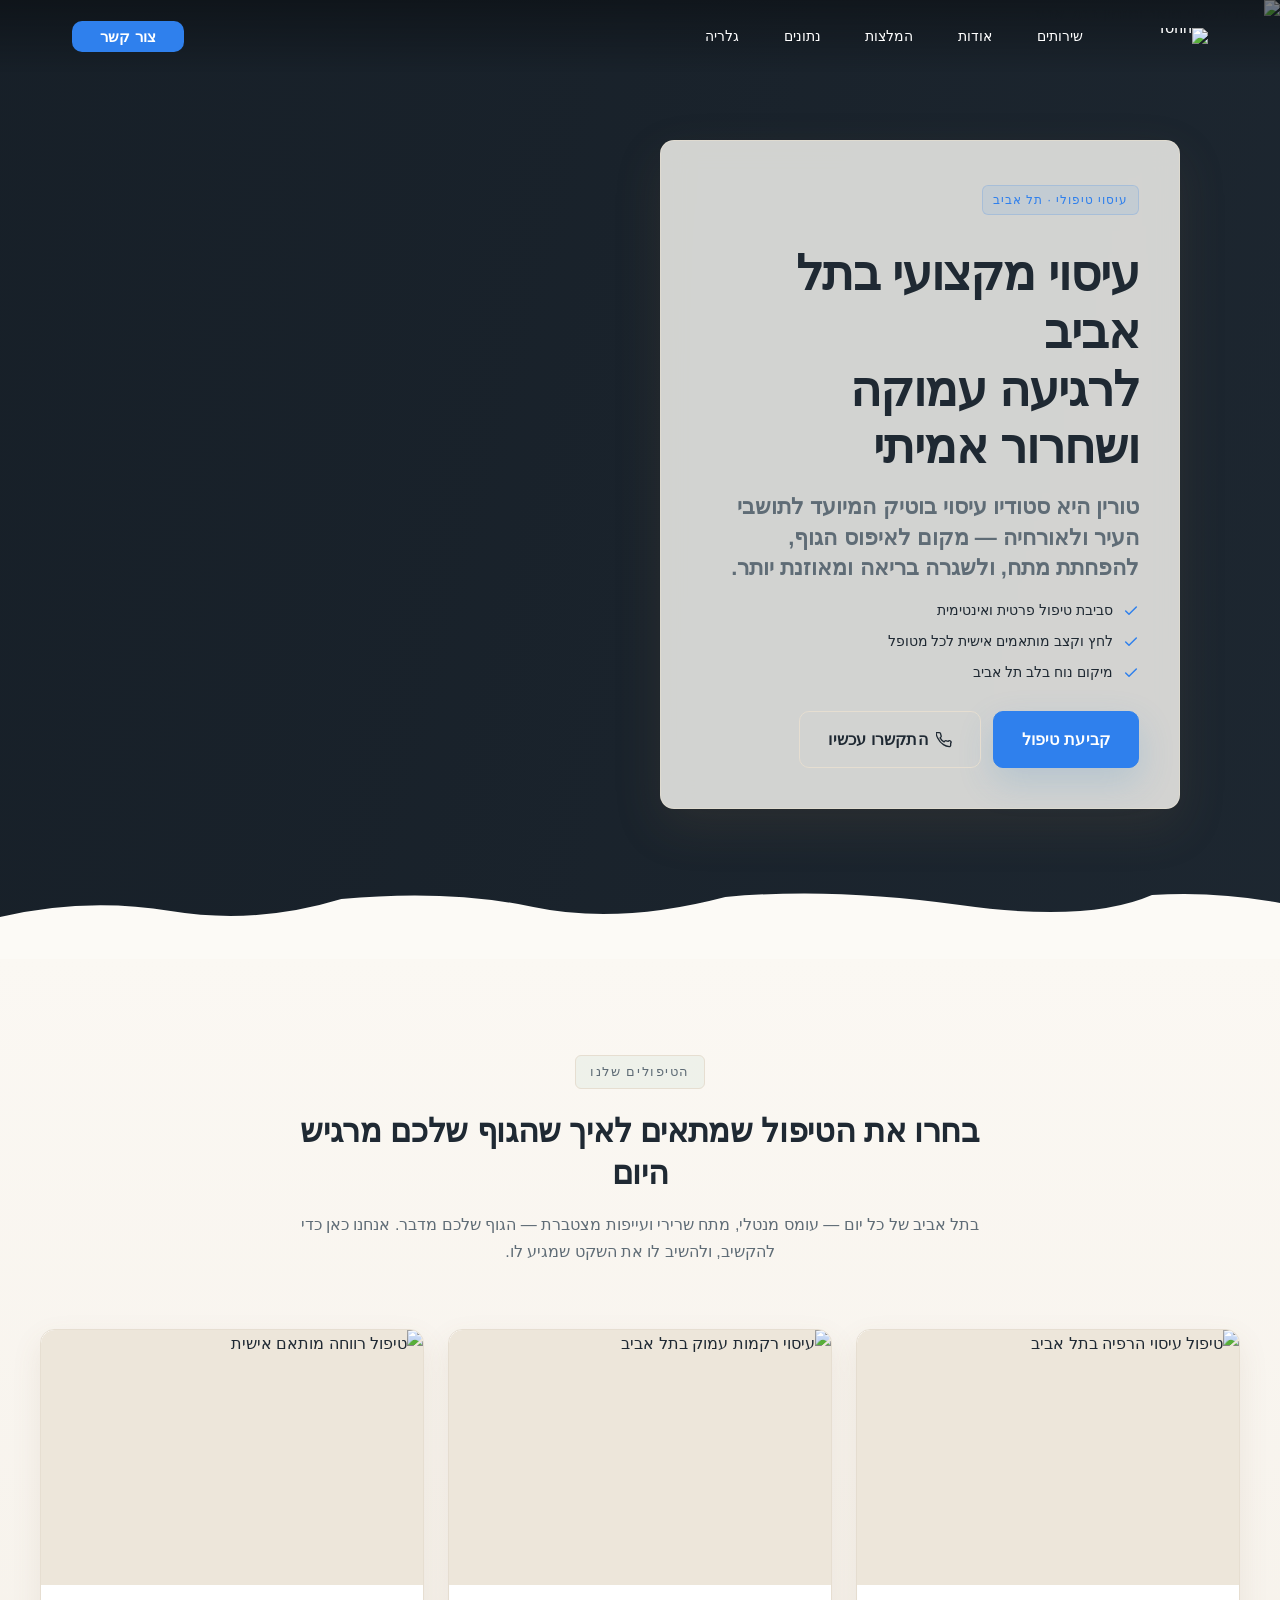
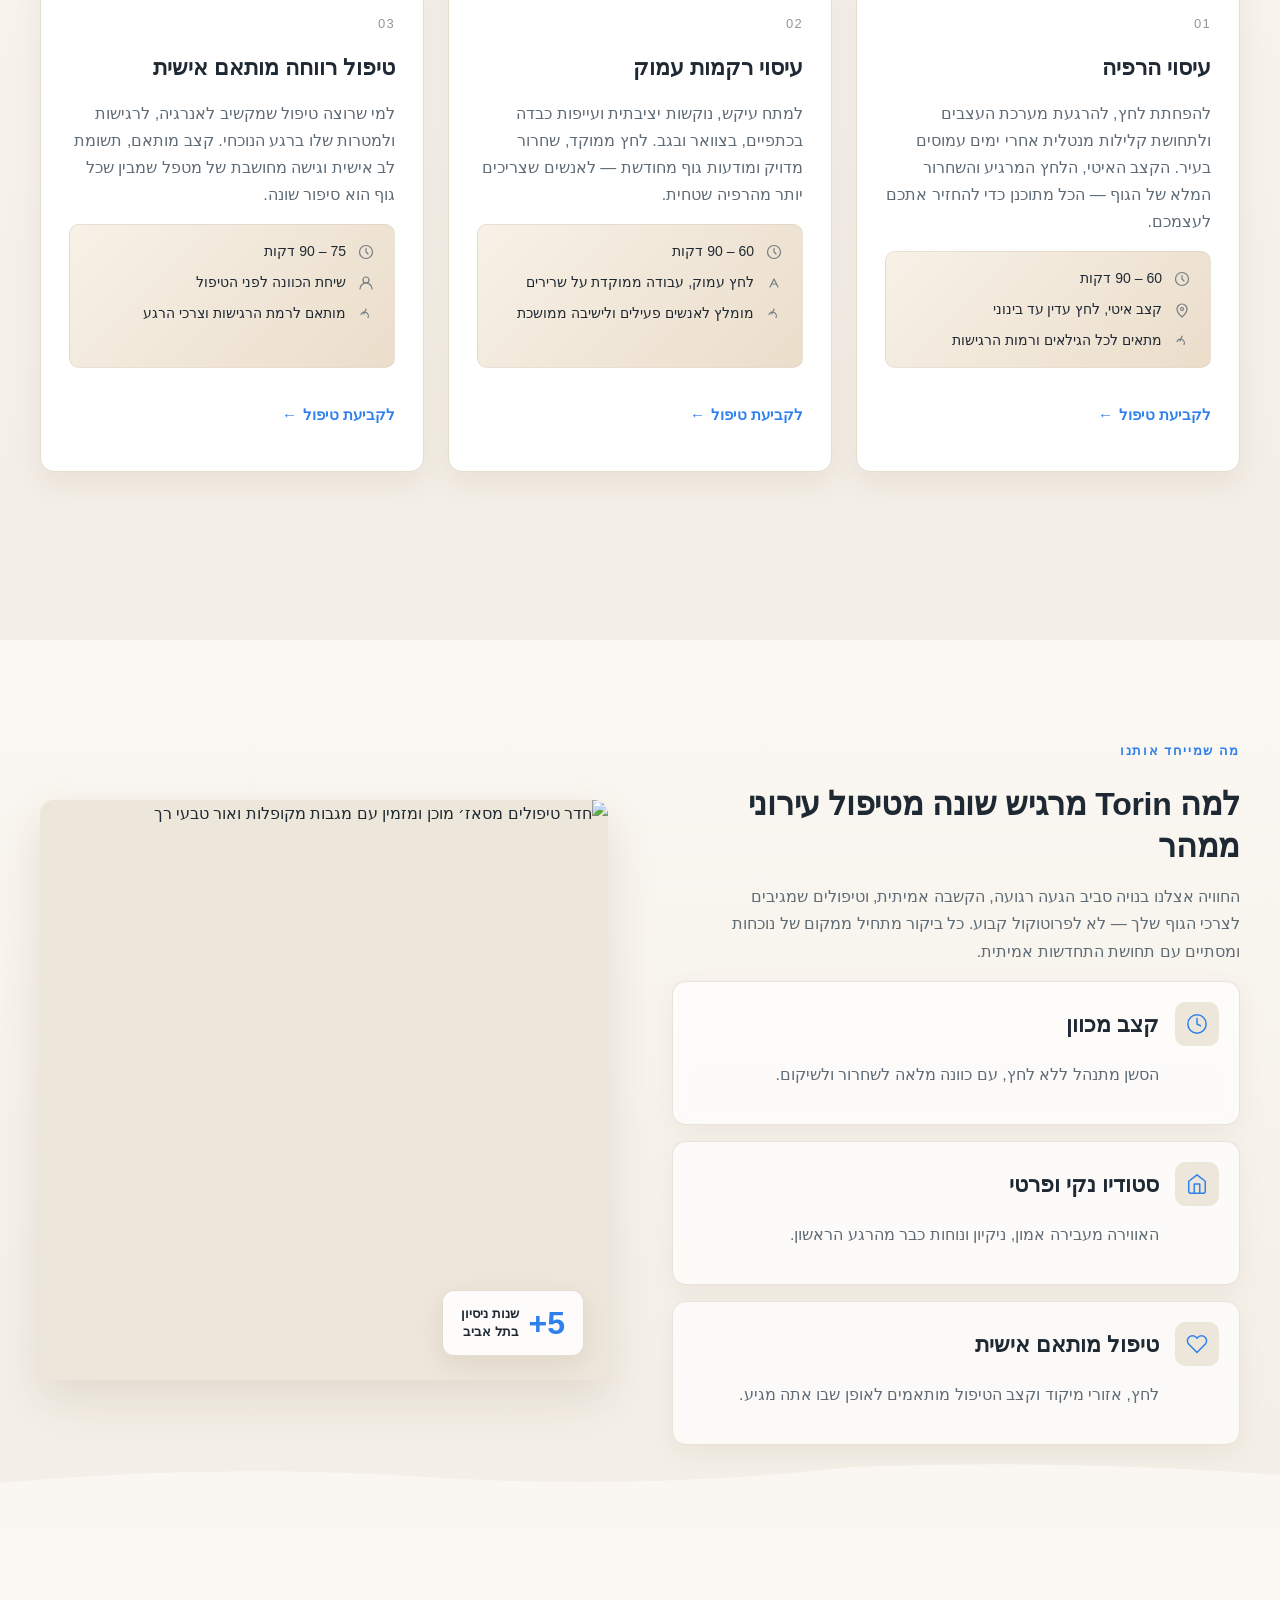
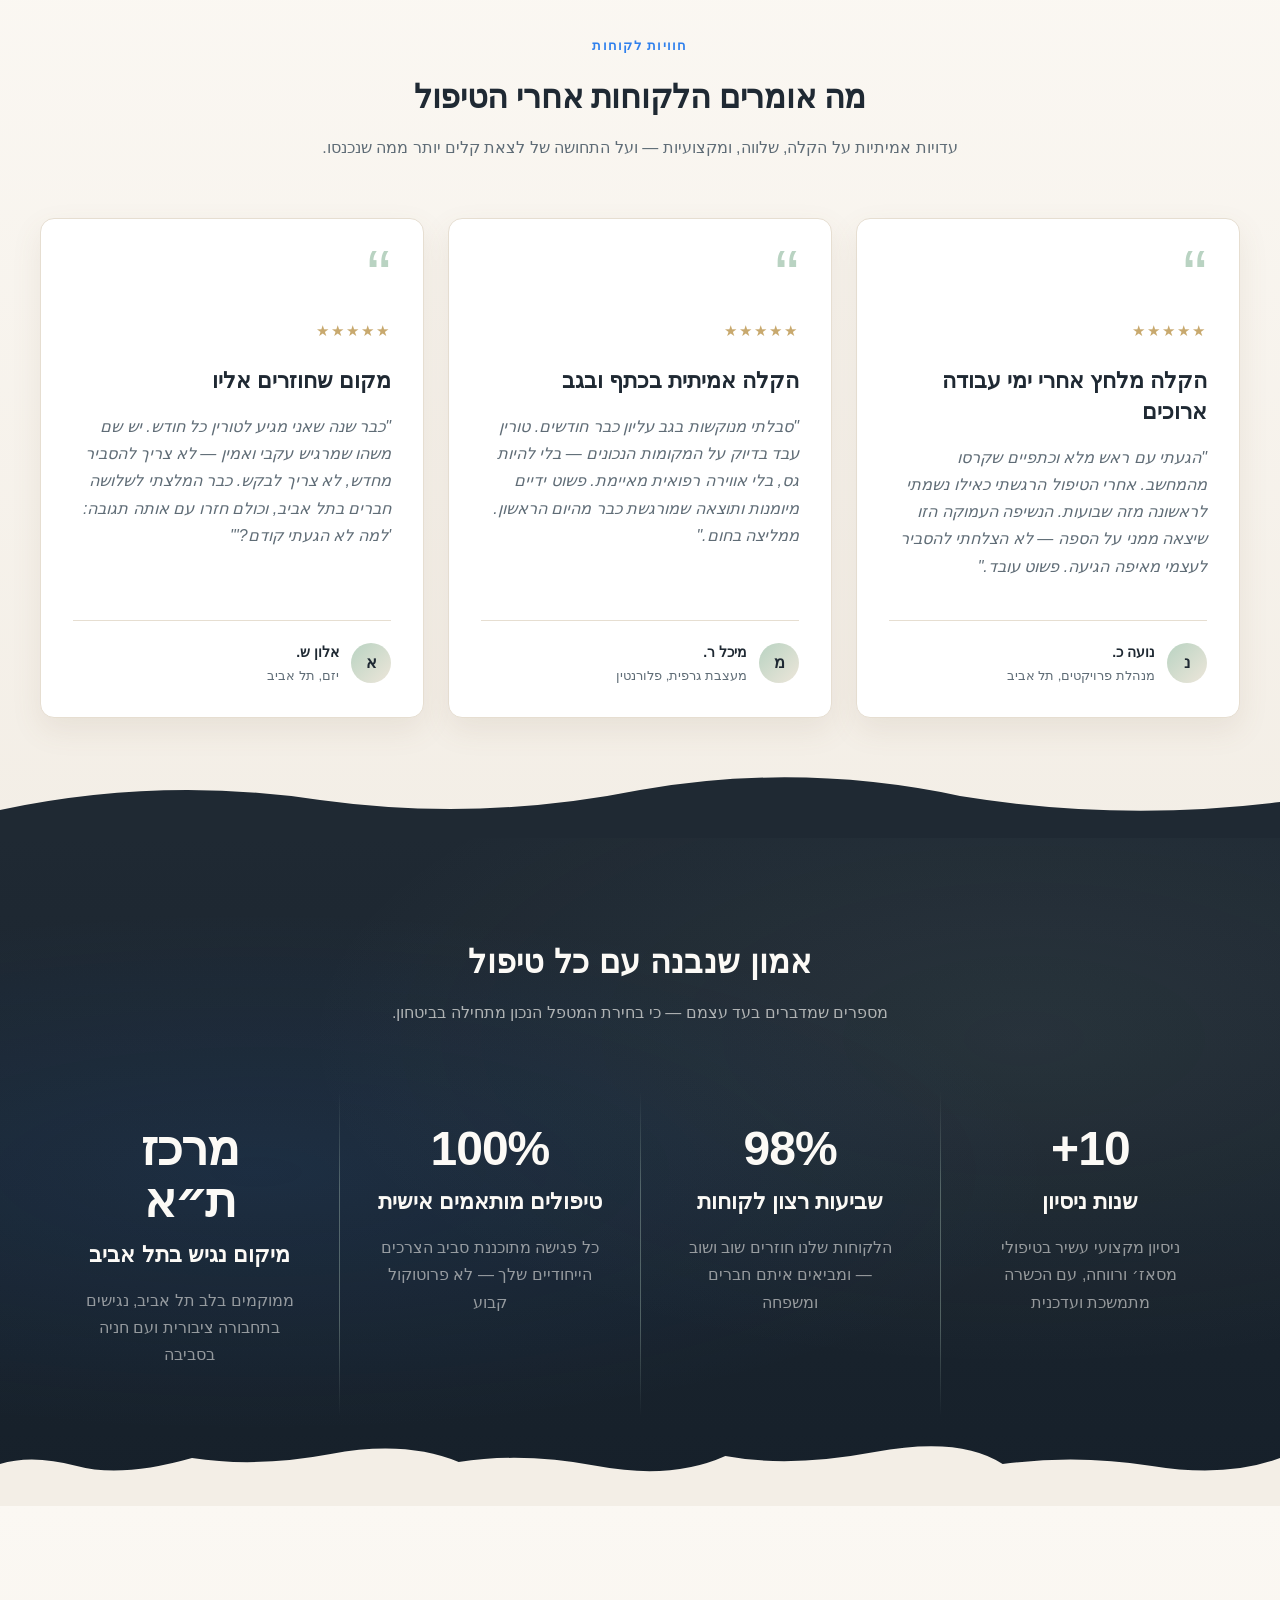
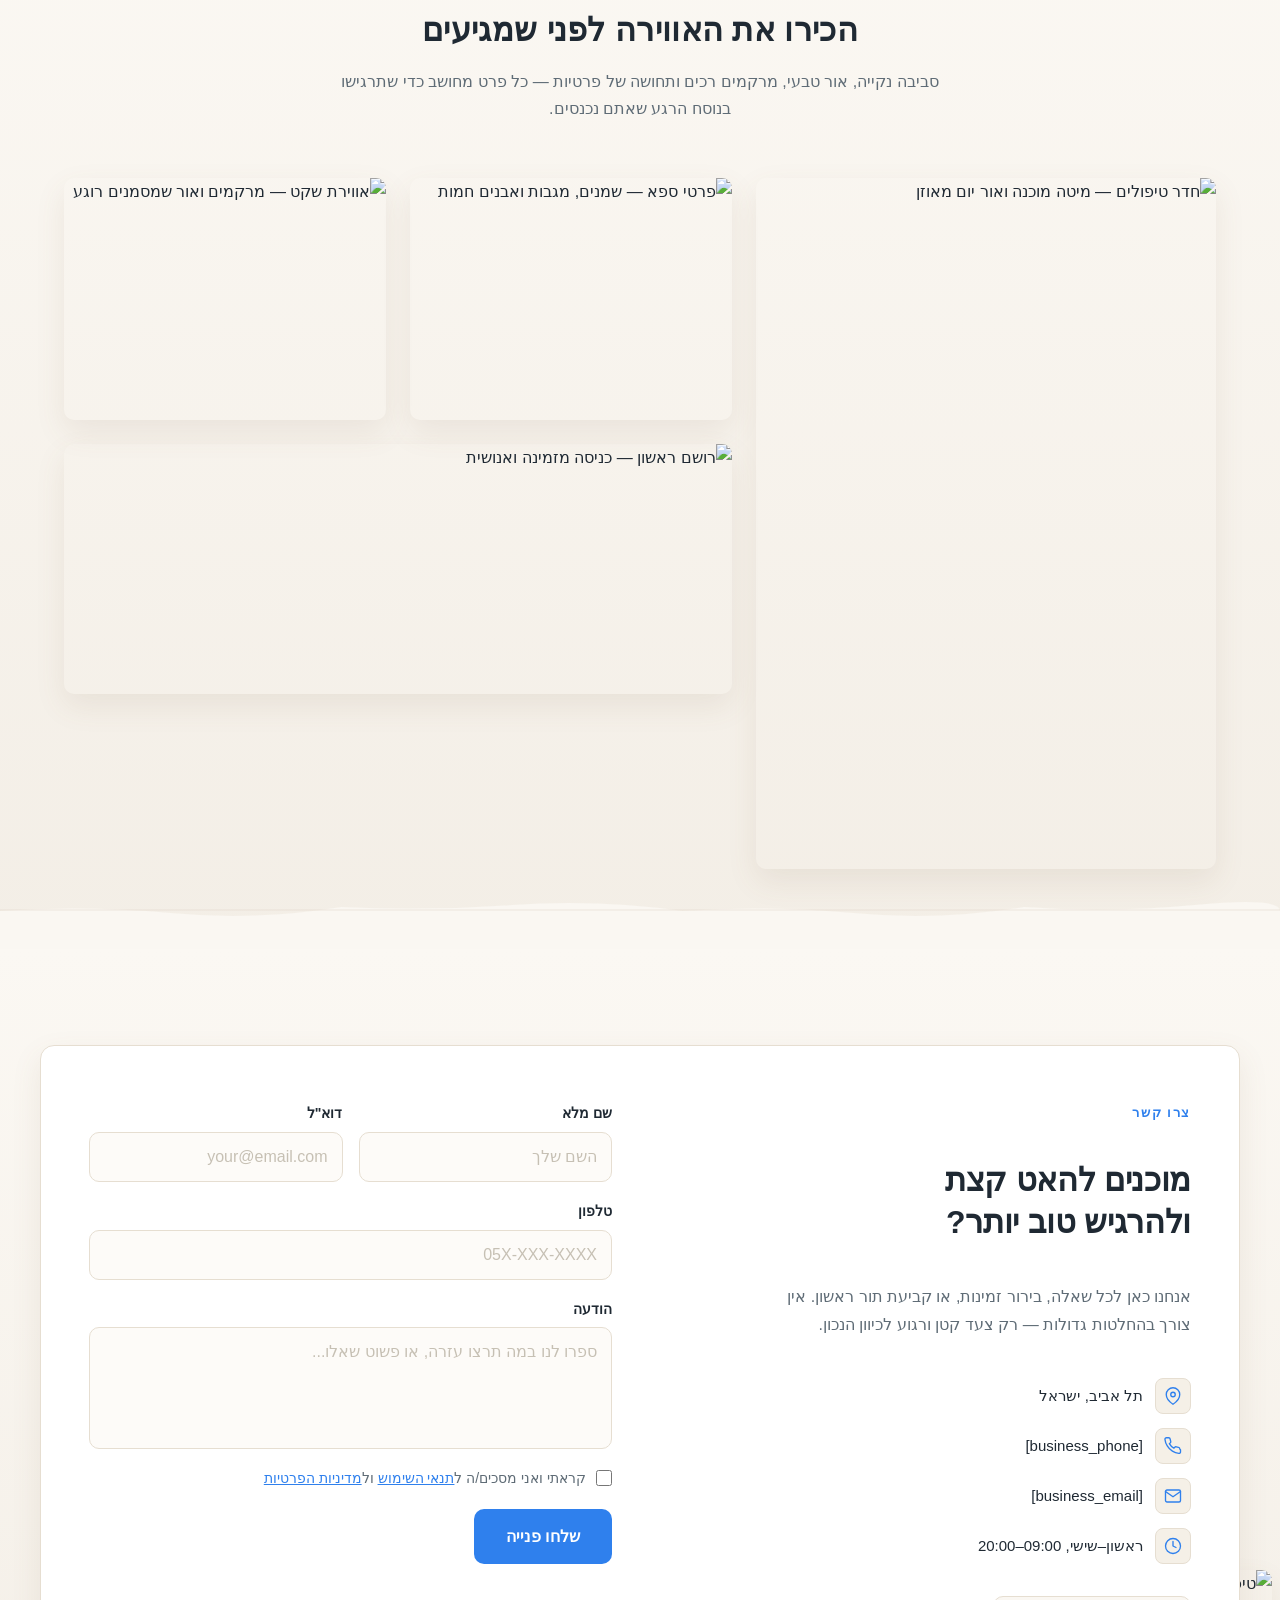
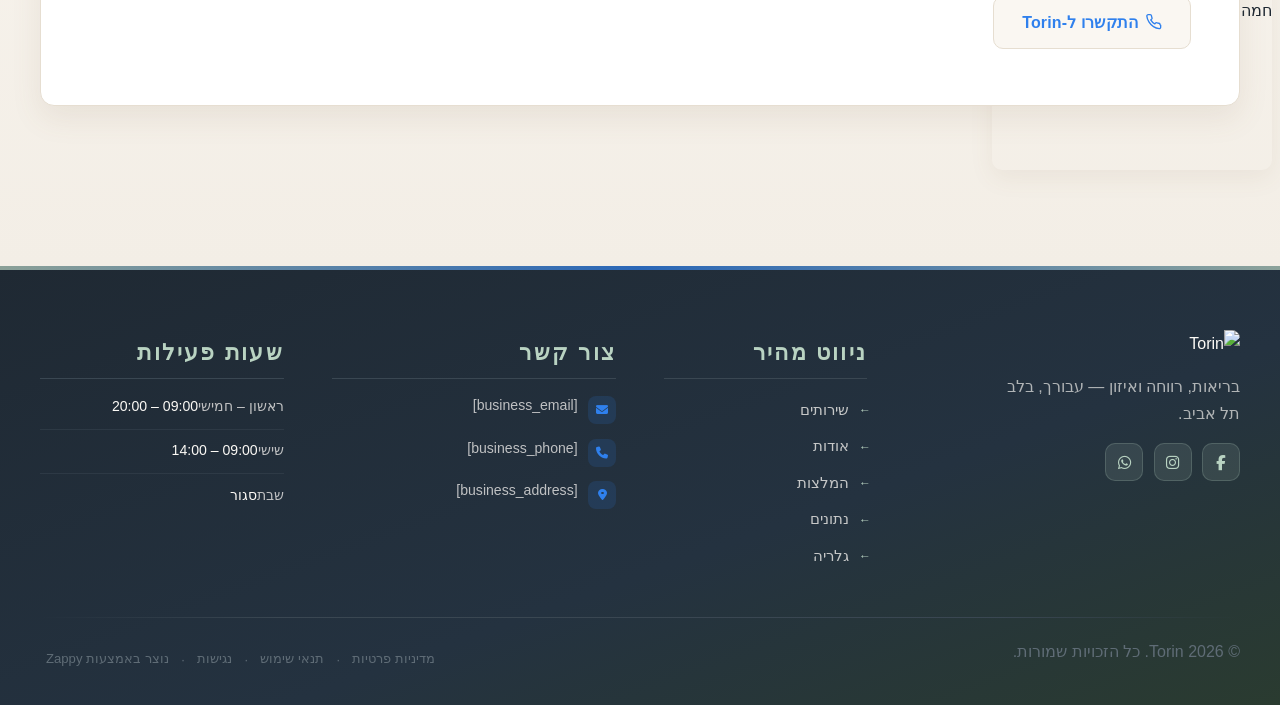
==== commit 171869a4: "Background sync: Progressive GitHub Sync" ====
--- a/index.html
+++ b/index.html
@@ -786,7 +786,7 @@
     <section id="hero" class="index-hero-section" data-layout-spec="בית-hero" dir="rtl" data-hero-type="fullscreen-scrim">
   <!-- Background Image -->
   <div class="index-hero-bg">
-    <img data-hero-bg="true" data-placeholder="index-hero-image-1" data-context="Sunlit boutique massage therapy studio interior in Tel Aviv, Israel. Bright Mediterranean daylight streaming through sheer linen curtains, a professional massage table with crisp white linens, soft olive and sage green accents, warm wooden floor, potted plants, a serene and clean wellness atmosphere. Photorealistic, warm natural light, airy and calming mood." width="1200" height="700" src="/assets/site-index-hero-image-1.webp" alt="סטודיו עיסוי מואר ומזמין בתל אביב" class="index-hero-img">
+    <img data-hero-bg="true" data-placeholder="index-hero-image-1" data-context="Sunlit boutique massage therapy studio interior in Tel Aviv, Israel. Bright Mediterranean daylight streaming through sheer linen curtains, a professional massage table with crisp white linens, soft olive and sage green accents, warm wooden floor, potted plants, a serene and clean wellness atmosphere. Photorealistic, warm natural light, airy and calming mood." width="1200" height="700" src="/assets/site-index-hero-image-1.webp" alt="סטודיו עיסוי מואר ומזמין בתל אביב" class="index-hero-img zappy-editable-image" data-hero-background="true" data-element-type="image" data-element-id="img-1775133246630-o2iyceepn" data-resize-handler-attached="true">
   </div>
 
   <!-- Scrim Overlay -->
@@ -795,32 +795,28 @@
   <!-- Content Card -->
   <div class="index-hero-container">
     <article class="index-hero-card">
-      <span class="index-hero-label">עיסוי טיפולי · תל אביב</span>
-
-      <h1 class="index-hero-h1">עיסוי מקצועי בתל אביב<br>לרגיעה עמוקה ושחרור אמיתי</h1>
+      <p class="zappy-editable"><span class="index-hero-label">עיסוי טיפולי · תל אביב</span>
+
+      </p><h1 class="index-hero-h1">עיסוי מקצועי בתל אביב<br>לרגיעה עמוקה ושחרור אמיתי</h1>
 
       <h3 class="index-hero-subtitle">טורין היא סטודיו עיסוי בוטיק המיועד לתושבי העיר ולאורחיה — מקום לאיפוס הגוף, להפחתת מתח, ולשגרה בריאה ומאוזנת יותר.</h3>
 
       <!-- Trust Line -->
-      <ul class="index-hero-trust" aria-label="יתרונות הטיפול">
-        <li class="index-hero-trust-item">
-          <svg data-element-type="icon" data-icon-type="svg" xmlns="http://www.w3.org/2000/svg" width="16" height="16" viewBox="0 0 24 24" fill="none" stroke="currentColor" stroke-width="2.2" stroke-linecap="round" stroke-linejoin="round" aria-hidden="true"><polyline points="20 6 9 17 4 12"></polyline></svg>
+      <ul class="index-hero-trust" aria-label="יתרונות הטיפול" ><li class="index-hero-trust-item">
+          <svg data-element-type="icon" data-icon-type="svg" xmlns="http://www.w3.org/2000/svg" width="16" height="16" viewBox="0 0 24 24" fill="none" stroke="currentColor" stroke-width="2.2" stroke-linecap="round" stroke-linejoin="round" aria-hidden="true" style="cursor: pointer;"><polyline points="20 6 9 17 4 12"></polyline></svg>
           <span>סביבת טיפול פרטית ואינטימית</span>
-        </li>
-        <li class="index-hero-trust-item">
-          <svg data-element-type="icon" data-icon-type="svg" xmlns="http://www.w3.org/2000/svg" width="16" height="16" viewBox="0 0 24 24" fill="none" stroke="currentColor" stroke-width="2.2" stroke-linecap="round" stroke-linejoin="round" aria-hidden="true"><polyline points="20 6 9 17 4 12"></polyline></svg>
+        </li><li class="index-hero-trust-item">
+          <svg data-element-type="icon" data-icon-type="svg" xmlns="http://www.w3.org/2000/svg" width="16" height="16" viewBox="0 0 24 24" fill="none" stroke="currentColor" stroke-width="2.2" stroke-linecap="round" stroke-linejoin="round" aria-hidden="true" style="cursor: pointer;"><polyline points="20 6 9 17 4 12"></polyline></svg>
           <span>לחץ וקצב מותאמים אישית לכל מטופל</span>
-        </li>
-        <li class="index-hero-trust-item">
-          <svg data-element-type="icon" data-icon-type="svg" xmlns="http://www.w3.org/2000/svg" width="16" height="16" viewBox="0 0 24 24" fill="none" stroke="currentColor" stroke-width="2.2" stroke-linecap="round" stroke-linejoin="round" aria-hidden="true"><polyline points="20 6 9 17 4 12"></polyline></svg>
+        </li><li class="index-hero-trust-item">
+          <svg data-element-type="icon" data-icon-type="svg" xmlns="http://www.w3.org/2000/svg" width="16" height="16" viewBox="0 0 24 24" fill="none" stroke="currentColor" stroke-width="2.2" stroke-linecap="round" stroke-linejoin="round" aria-hidden="true" style="cursor: pointer;"><polyline points="20 6 9 17 4 12"></polyline></svg>
           <span>מיקום נוח בלב תל אביב</span>
-        </li>
-      </ul>
+        </li></ul>
 
       <!-- CTAs -->
       <div class="index-hero-ctas">
-        <a href="#contact" class="index-hero-btn-primary">קביעת טיפול</a>
-        <a href="tel:[business_phone]" class="index-hero-btn-secondary">
+        <a href="#contact" class="index-hero-btn-primary" data-element-type="button" data-element-id="btn-1775133246613-afq2tq7nw" data-native-element="true">קביעת טיפול</a>
+        <a href="tel:[business_phone]" class="index-hero-btn-secondary" data-element-type="button" data-element-id="btn-1775133246613-cjuntfqw1" data-native-element="true">
           <svg data-element-type="icon" data-icon-type="svg" xmlns="http://www.w3.org/2000/svg" width="16" height="16" viewBox="0 0 24 24" fill="none" stroke="currentColor" stroke-width="2" stroke-linecap="round" stroke-linejoin="round" aria-hidden="true"><path d="M22 16.92v3a2 2 0 01-2.18 2 19.79 19.79 0 01-8.63-3.07A19.5 19.5 0 013.07 9.81a19.79 19.79 0 01-3.07-8.68A2 2 0 012 1h3a2 2 0 012 1.72c.127.96.361 1.903.7 2.81a2 2 0 01-.45 2.11L6.09 8.91a16 16 0 006 6l1.27-1.27a2 2 0 012.11-.45c.907.339 1.85.573 2.81.7A2 2 0 0122 16.92z"></path></svg>
           התקשרו עכשיו
         </a>
